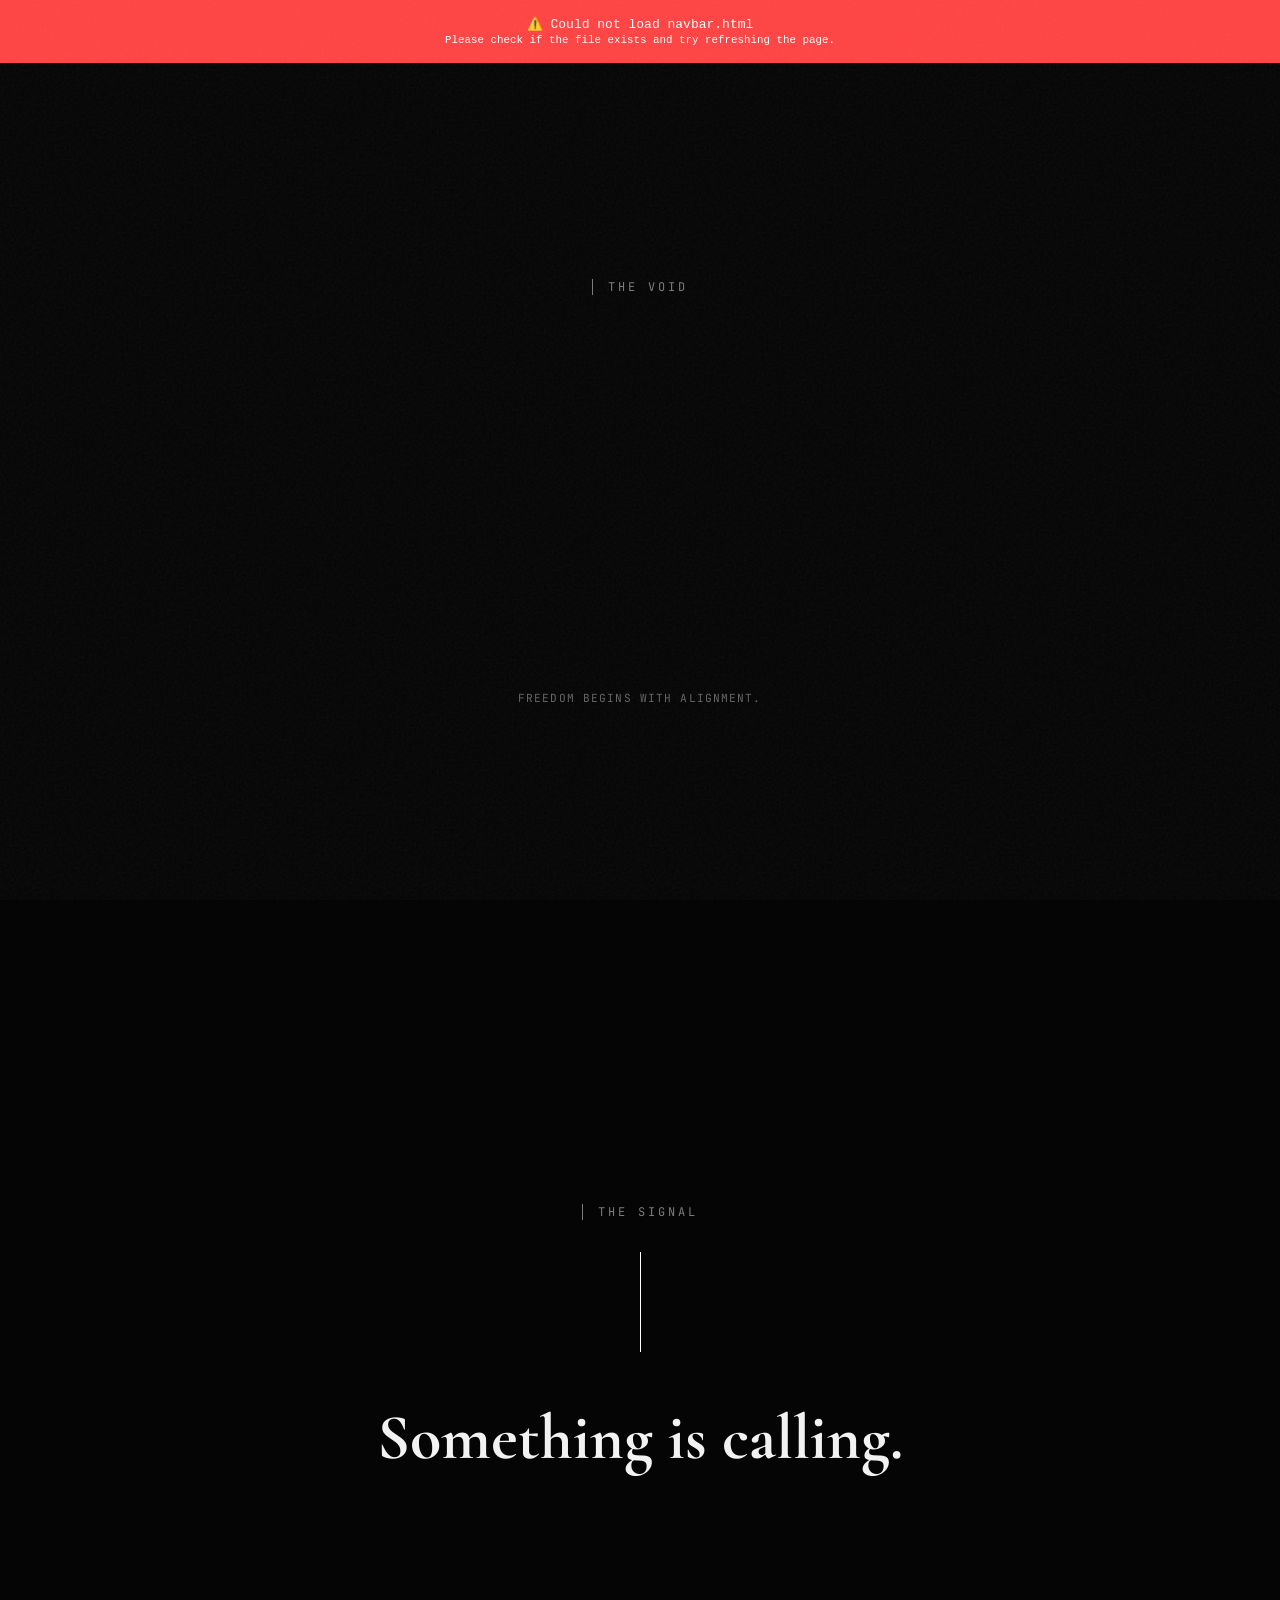
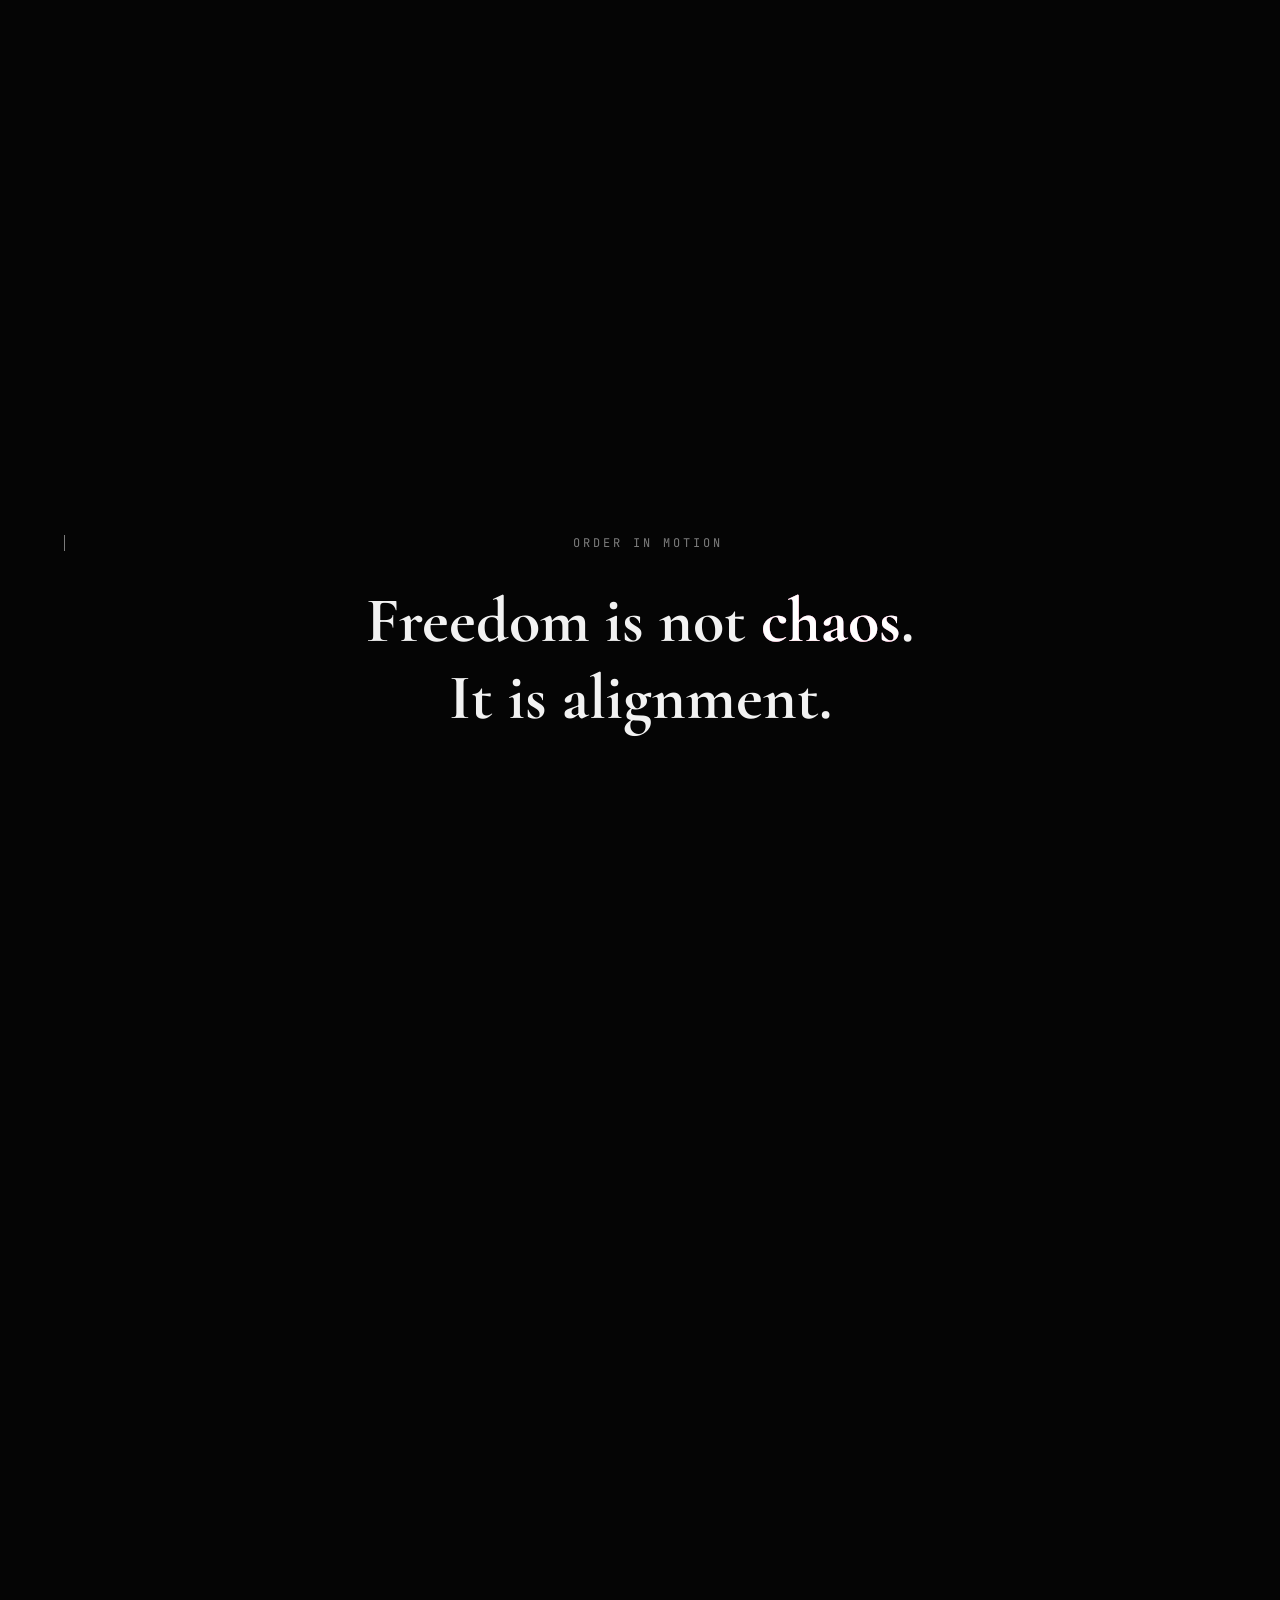
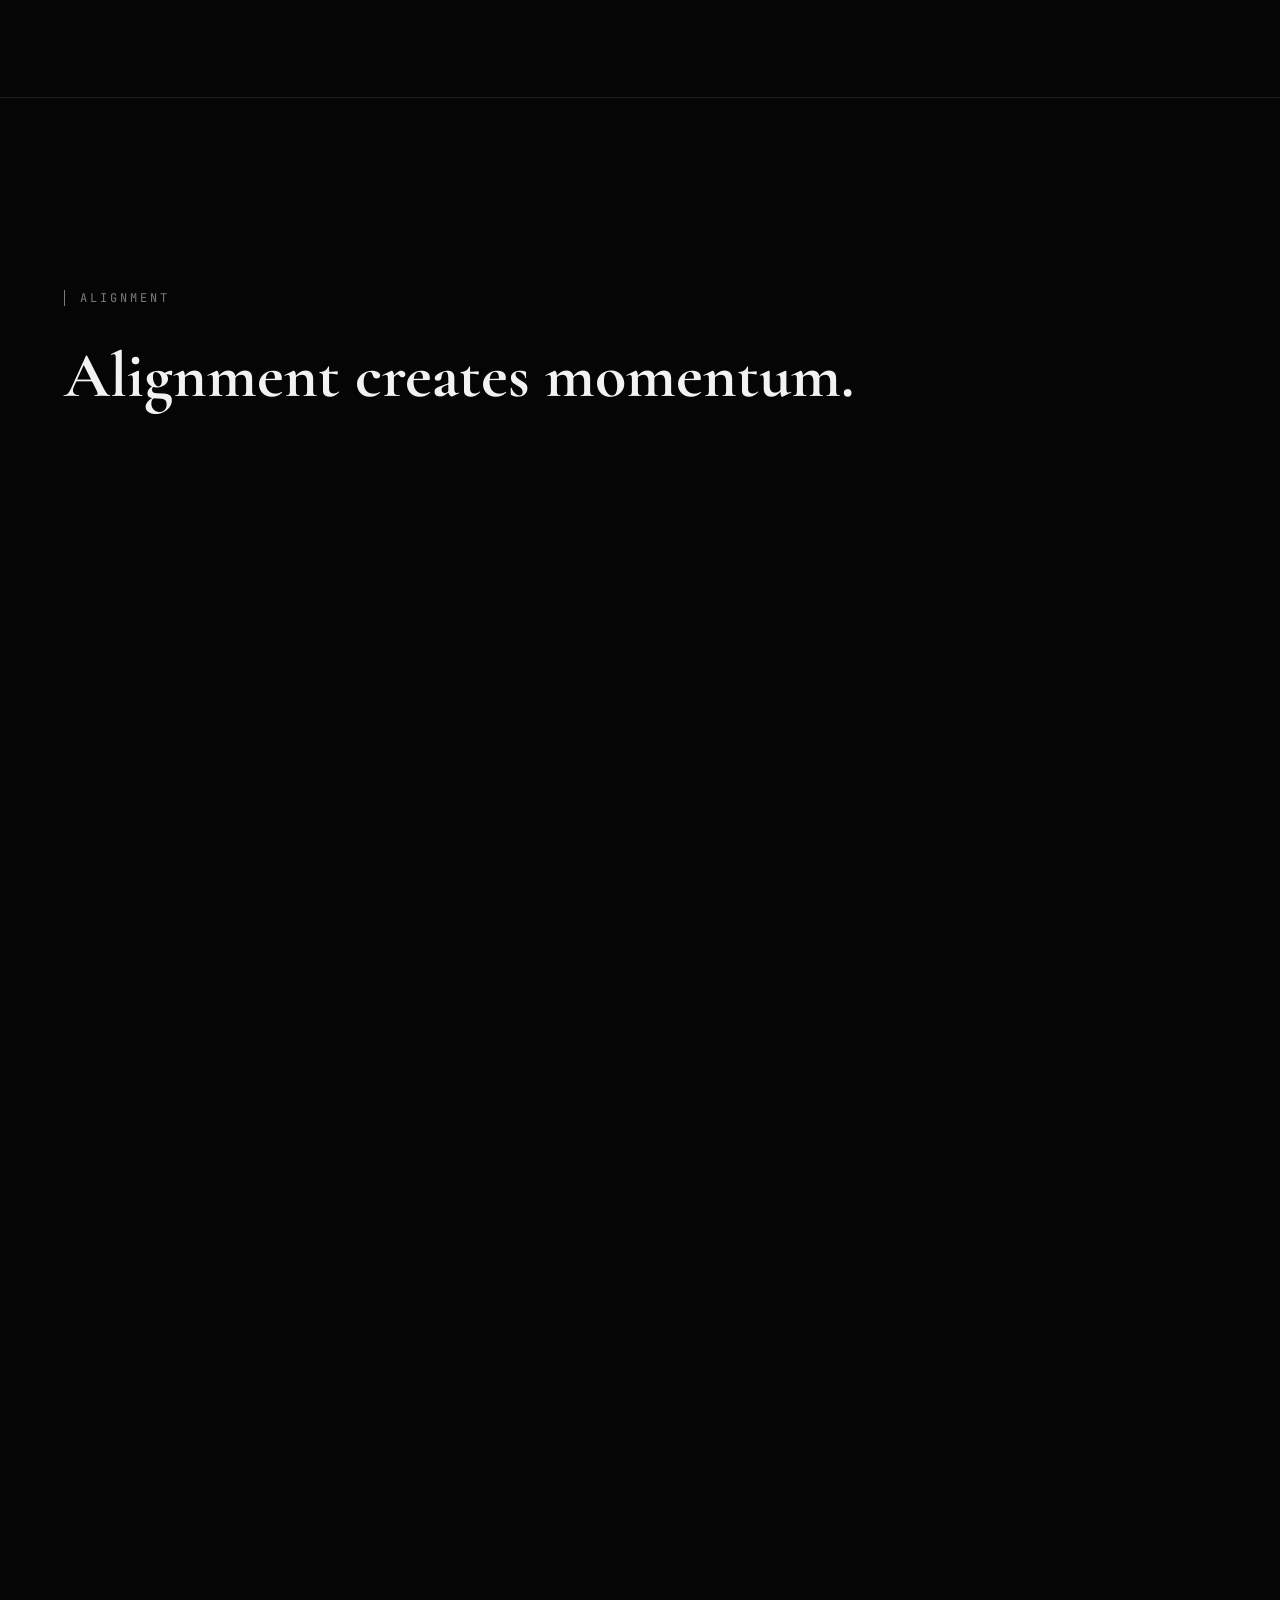
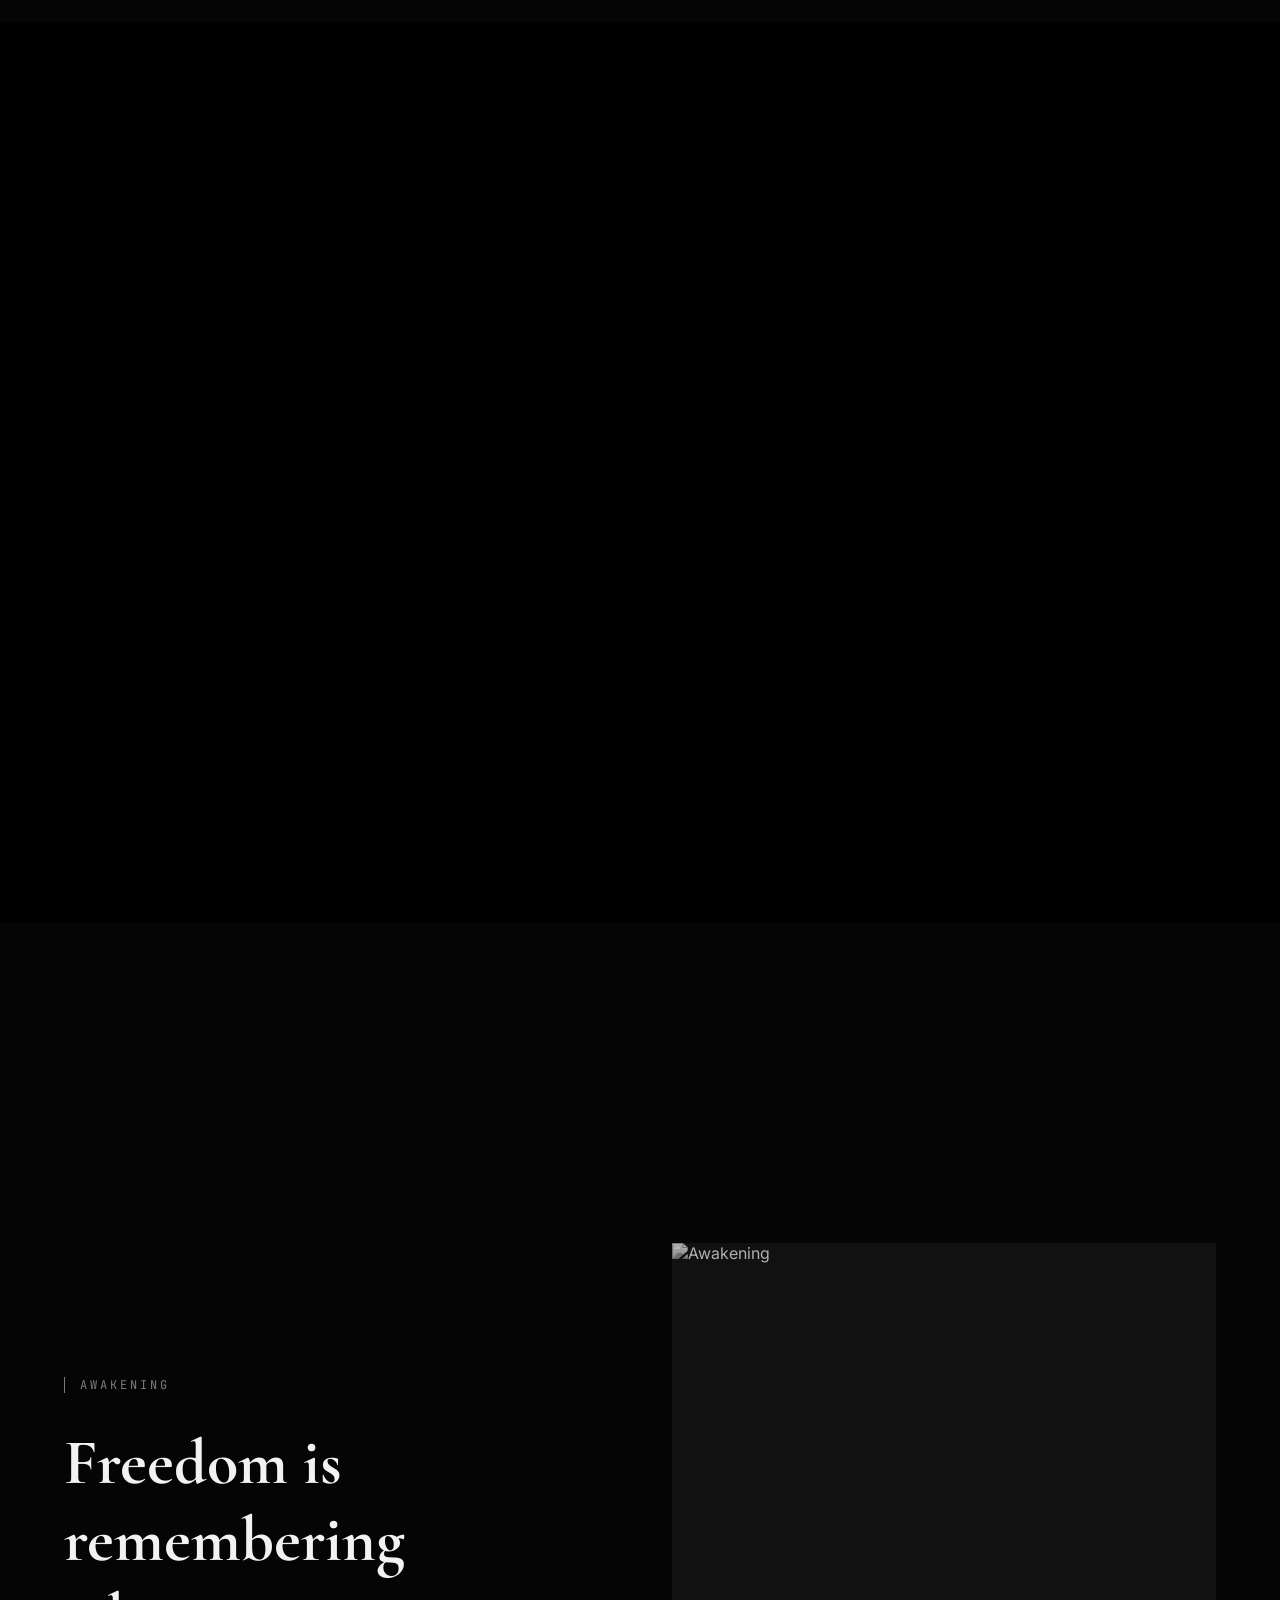
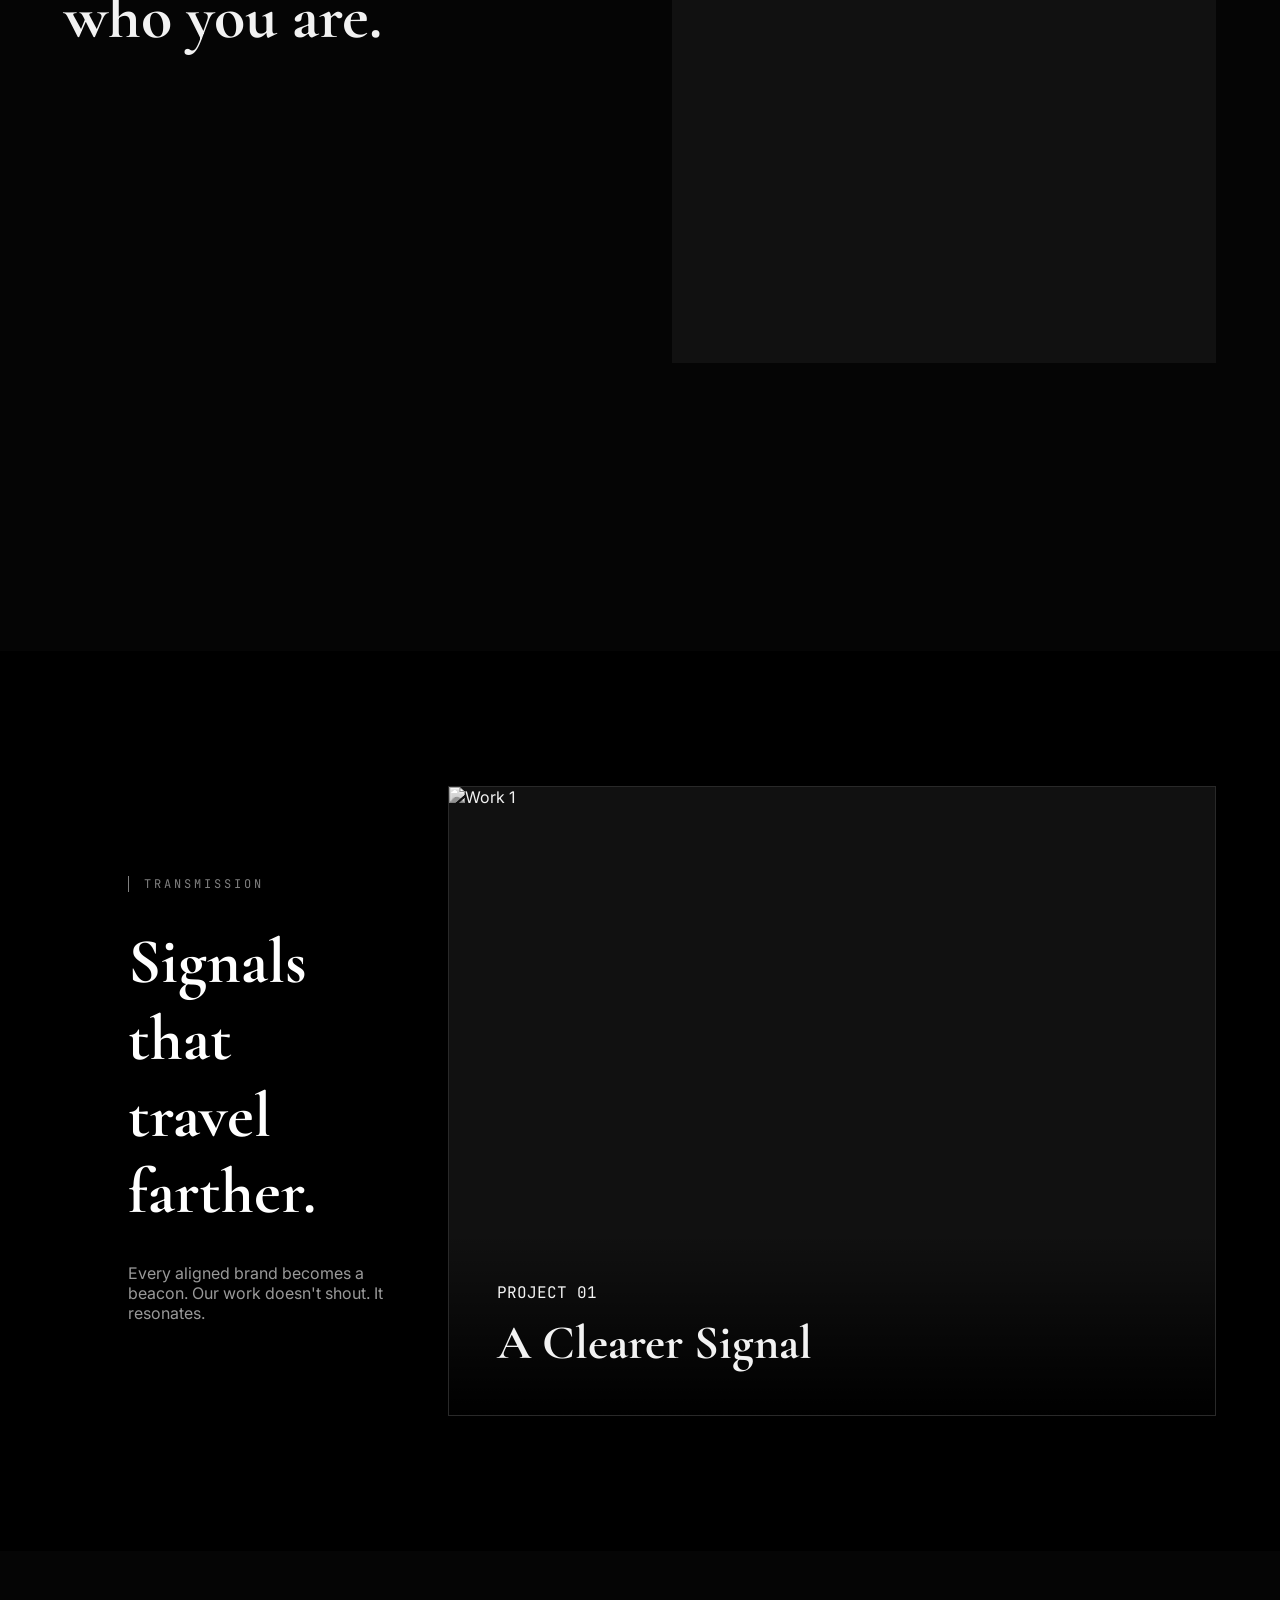
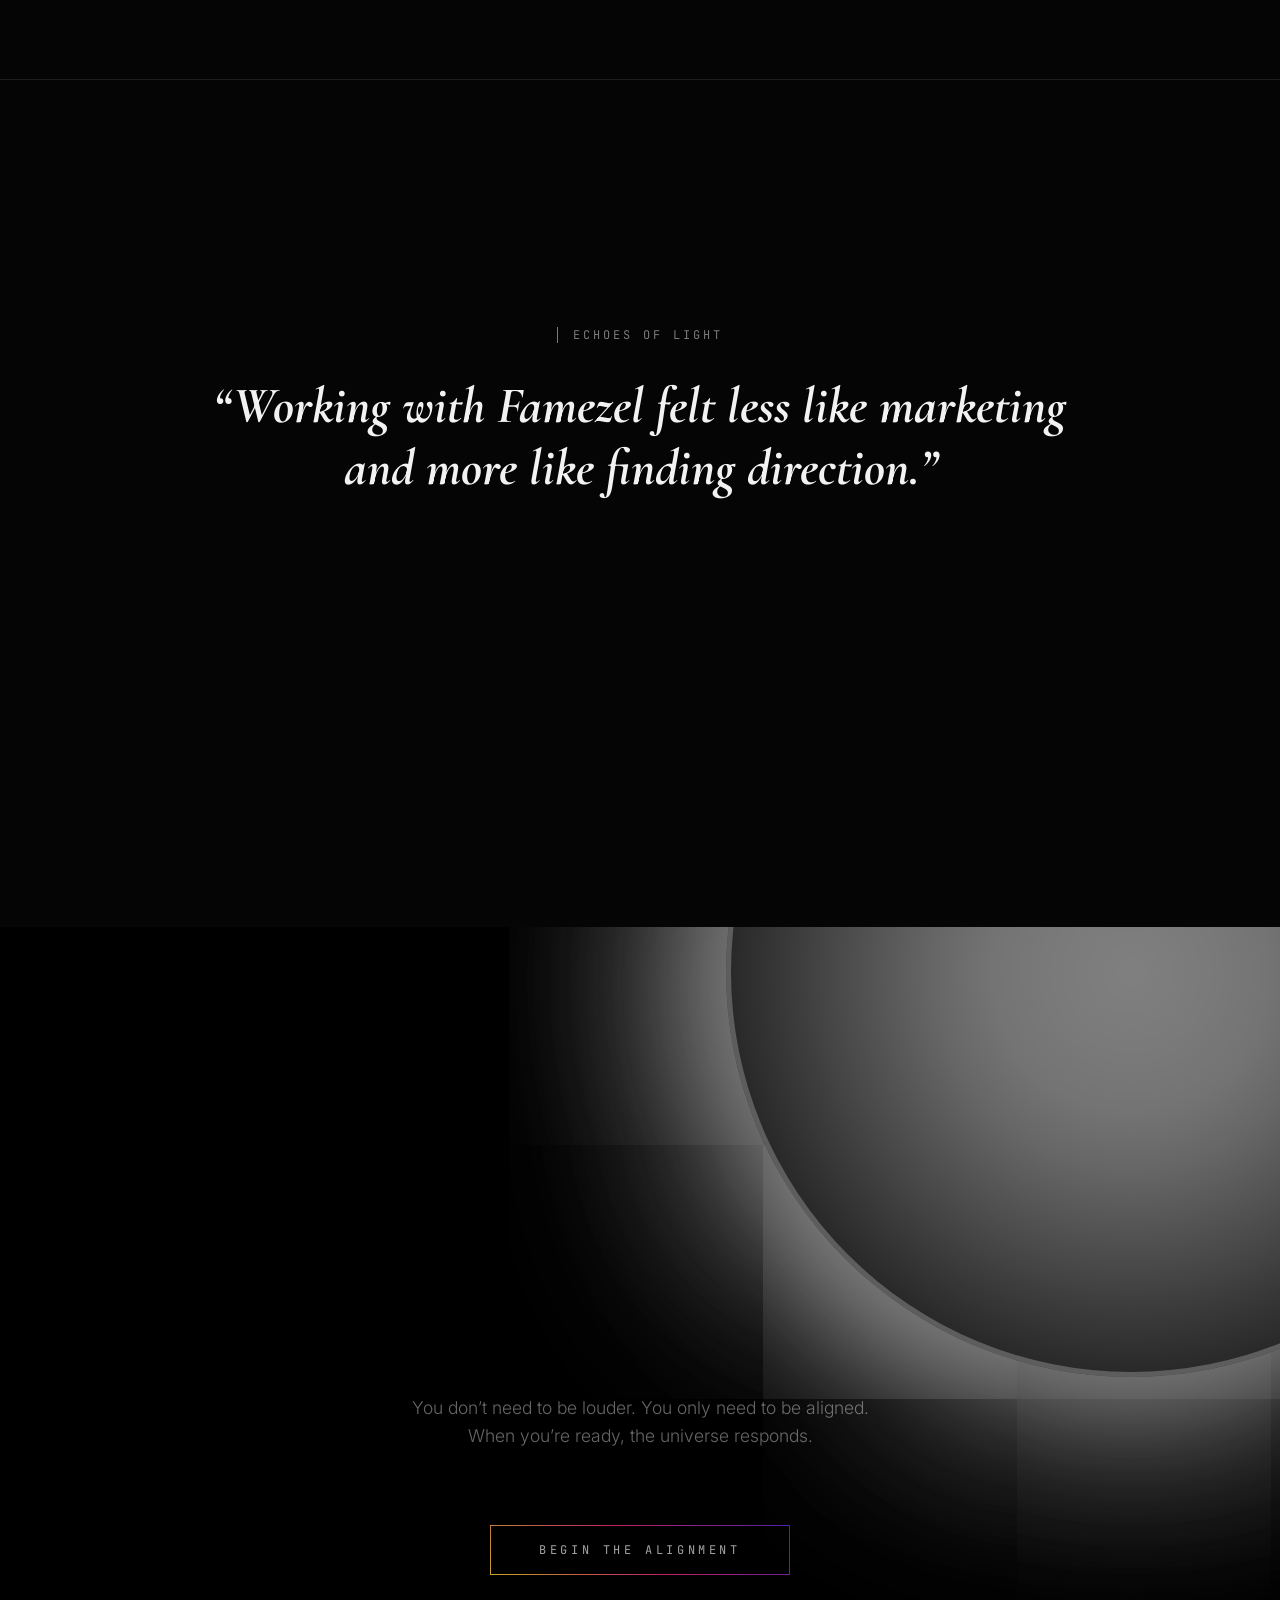
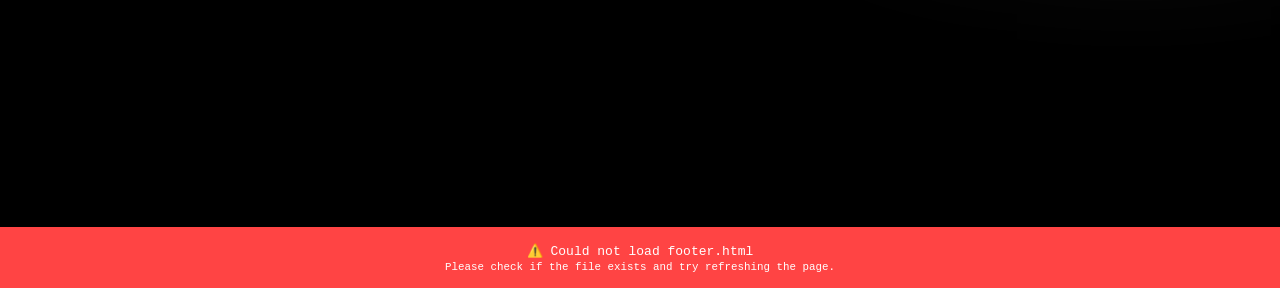
==== index.html @ 104a1f6f "Commit changes Initial website upload" ====
<!DOCTYPE html>
<html lang="en">

<head>
    <meta charset="UTF-8">
    <meta name="viewport" content="width=device-width, initial-scale=1.0">
    <title>FAMEZEL | For Freedom - Creative Agency & Brand Design Studio</title>
    <meta name="description" content="FAMEZEL For Freedom is a creative agency specializing in brand identity, digital experiences, and strategic design. We empower brands with clarity-driven design and authentic storytelling.">
    <meta name="keywords" content="FAMEZEL, creative agency, brand design, digital experiences, brand identity, design studio, Ahmedabad, Gujarat, brand strategy">
    <meta name="author" content="FAMEZEL">
    <meta property="og:title" content="FAMEZEL | For Freedom - Creative Agency & Brand Design Studio">
    <meta property="og:description" content="FAMEZEL For Freedom is a creative agency specializing in brand identity, digital experiences, and strategic design. We empower brands with clarity-driven design.">
    <meta property="og:type" content="website">
    <meta property="og:url" content="https://famezel.com/">
    <meta property="og:image" content="https://famezel.com/assets/og-image.jpg">
    <link rel="canonical" href="https://famezel.com/">

    <!-- Structured Data -->
    <script type="application/ld+json">
    {
        "@context": "https://schema.org",
        "@type": "Organization",
        "name": "FAMEZEL",
        "alternateName": "FAMEZEL For Freedom",
        "url": "https://famezel.com",
        "logo": "https://famezel.com/assets/logo.png",
        "description": "FAMEZEL For Freedom is a creative agency specializing in brand identity, digital experiences, and strategic design. We empower brands with clarity-driven design and authentic storytelling.",
        "address": {
            "@type": "PostalAddress",
            "streetAddress": "403, Rudram Icon, Opp. Lambda House, Gota",
            "addressLocality": "Ahmedabad",
            "addressRegion": "Gujarat",
            "postalCode": "382481",
            "addressCountry": "IN"
        },
        "contactPoint": {
            "@type": "ContactPoint",
            "telephone": "+91-91040-33621",
            "contactType": "customer service",
            "email": "hello@famezel.com"
        },
        "sameAs": [
            "https://www.linkedin.com/company/famezel",
            "https://www.instagram.com/famezel"
        ],
        "foundingDate": "2024",
        "founders": [
            {
                "@type": "Person",
                "name": "FAMEZEL Team"
            }
        ],
        "serviceArea": {
            "@type": "Place",
            "name": "Global"
        },
        "hasOfferCatalog": {
            "@type": "OfferCatalog",
            "name": "Creative Services",
            "itemListElement": [
                {
                    "@type": "Offer",
                    "itemOffered": {
                        "@type": "Service",
                        "name": "Brand Identity Design",
                        "description": "Complete brand identity and visual system design"
                    }
                },
                {
                    "@type": "Offer",
                    "itemOffered": {
                        "@type": "Service",
                        "name": "Digital Experiences",
                        "description": "Website design and digital experience creation"
                    }
                },
                {
                    "@type": "Offer",
                    "itemOffered": {
                        "@type": "Service",
                        "name": "Brand Strategy",
                        "description": "Strategic brand positioning and planning"
                    }
                }
            ]
        }
    }
    </script>

    <link rel="preconnect" href="https://fonts.googleapis.com">
    <link rel="preconnect" href="https://fonts.gstatic.com" crossorigin>
    <link
        href="https://fonts.googleapis.com/css2?family=Cormorant+Garamond:ital,wght@0,300;0,400;0,600;1,400&family=Inter:wght@300;400;500;700&family=JetBrains+Mono:wght@100;400&display=swap"
        rel="stylesheet">

    <script src="https://cdnjs.cloudflare.com/ajax/libs/gsap/3.12.2/gsap.min.js"></script>
    <script src="https://cdnjs.cloudflare.com/ajax/libs/gsap/3.12.2/ScrollTrigger.min.js"></script>
    <script src="https://unpkg.com/split-type"></script>
    <script src="https://cdn.jsdelivr.net/gh/studio-freight/lenis@1.0.29/bundled/lenis.min.js"></script>
    
    <!-- Component System -->
    <script src="components.js" defer></script>

    <style>
        /* =========================================
           1. CORE SYSTEM (MATCHED TO CONTACT PAGE)
           ========================================= */
        :root {
            --c-void: #050505;
            --c-void-depth: #0a0a0a;
            --c-paper: #F2F2F2;
            --c-ink: #050505;
            --c-accent: #ee2a7b;
            /* IG Pink */

            /* The Exact Instagram Creator Gradient */
            --ig-gradient: linear-gradient(45deg, #f9ce34, #ee2a7b, #6228d7);
            --ig-gradient-glow: linear-gradient(45deg, rgba(249, 206, 52, 0.3), rgba(238, 42, 123, 0.3), rgba(98, 40, 215, 0.3));

            --f-header: 'Cormorant Garamond', serif;
            --f-body: 'Inter', sans-serif;
            --f-tech: 'JetBrains Mono', monospace;
            --f-ui: 'Manrope', sans-serif;

            --ease-cinematic: cubic-bezier(0.19, 1, 0.22, 1);
            --site-width: 1400px;
            --gutter: clamp(1.5rem, 5vw, 4rem);
            --z-header: 10000;
            --z-cursor: 11000;
        }

        * {
            margin: 0;
            padding: 0;
            box-sizing: border-box;
            -webkit-font-smoothing: antialiased;
        }

        body {
            background-color: var(--c-void);
            color: var(--c-paper);
            font-family: var(--f-body);
            overflow-x: hidden;
        }

        ::-webkit-scrollbar {
            display: none;
        }

        /* The Instagram 10% Progress Bar */
        .scroll-progress {
            position: fixed;
            top: 0;
            left: 0;
            width: 0%;
            height: 3px;
            background: var(--ig-gradient);
            z-index: var(--z-header);
        }

        /* Gradient Stroke Effects (NOT TEXT FILLS) */
        .stroke-gradient {
            -webkit-text-stroke: 2px transparent;
            background: var(--ig-gradient);
            -webkit-background-clip: text;
            background-clip: text;
            color: transparent;
            display: inline-block;
        }

        /* Cinematic Grain */
        .grain {
            position: fixed;
            top: 0;
            left: 0;
            width: 100%;
            height: 100%;
            background: url("data:image/svg+xml,%3Csvg viewBox='0 0 400 400' xmlns='http://www.w3.org/2000/svg'%3E%3Cfilter id='noiseFilter'%3E%3CfeTurbulence type='fractalNoise' baseFrequency='0.9' numOctaves='3' stitchTiles='stitch'/%3E%3C/filter%3E%3Crect width='100%25' height='100%25' filter='url(%23noiseFilter)' opacity='1'/%3E%3C/svg%3E");
            opacity: 0.05;
            pointer-events: none;
            z-index: 999;
        }

        #dust-canvas {
            position: fixed;
            top: 0;
            left: 0;
            width: 100%;
            height: 100%;
            z-index: -1;
            opacity: 0.2;
            pointer-events: none;
        }

        /* TYPOGRAPHY UTILS */
        .chapter-marker {
            font-family: var(--f-tech);
            font-size: 0.75rem;
            letter-spacing: 0.25em;
            text-transform: uppercase;
            margin-bottom: 2rem;
            display: block;
            opacity: 0.5;
            border-left: 1px solid currentColor;
            padding-left: 15px;
        }

        .h-hero {
            font-family: var(--f-header);
            font-size: clamp(3.5rem, 6.5vw, 8rem);
            line-height: 1.1;
            font-weight: 300;
            margin-bottom: 3rem;
            letter-spacing: -0.03em;
            overflow: visible;
            /* Prevent text cropping */
        }

        .h-sub {
            font-family: var(--f-header);
            font-size: clamp(2.5rem, 5vw, 4.5rem);
            line-height: 1.2;
            margin-bottom: 2rem;
            overflow: visible;
            /* Prevent text cropping */
        }

        .p-lead {
            font-size: clamp(1.1rem, 1.3vw, 1.5rem);
            line-height: 1.6;
            max-width: 650px;
            opacity: 0.8;
            font-weight: 300;
            margin: 0 auto;
        }

        /* REVEAL ANIMATIONS */
        .line-mask {
            overflow: hidden;
            display: inline-block;
            vertical-align: top;
            padding-bottom: 0.2em;
            /* Add padding to prevent cropping */
        }

        .line-mask-inner {
            display: block;
            transform: translateY(110%);
            will-change: transform;
        }

        .fade-up {
            opacity: 0;
            transform: translateY(40px);
            will-change: opacity, transform;
        }

        /* BUTTONS (Simple Gradient Border with Animation) */
        .btn-outline,
        .btn-hero,
        .final-btn {
            padding: 1rem 3rem;
            background: transparent;
            border: 1px solid;
            border-image: var(--ig-gradient) 1;
            color: #fff;
            font-family: var(--f-tech);
            text-transform: uppercase;
            letter-spacing: 0.3em;
            cursor: pointer;
            text-decoration: none;
            transition: all 0.4s ease;
            font-size: 0.75rem;
            display: inline-block;
            position: relative;
            background-size: 200% 200%;
        }

        .btn-outline:hover,
        .btn-hero:hover,
        .final-btn:hover {
            letter-spacing: 0.6em;
            border-image: linear-gradient(45deg, #f9ce34, #ee2a7b, #6228d7, #f9ce34, #ee2a7b) 1;
            animation: gradientShift 1.5s ease-in-out infinite;
        }

        @keyframes gradientShift {
            0% {
                border-image: linear-gradient(45deg, #f9ce34, #ee2a7b, #6228d7) 1;
            }

            25% {
                border-image: linear-gradient(90deg, #ee2a7b, #6228d7, #f9ce34) 1;
            }

            50% {
                border-image: linear-gradient(135deg, #6228d7, #f9ce34, #ee2a7b) 1;
            }

            75% {
                border-image: linear-gradient(180deg, #f9ce34, #6228d7, #ee2a7b) 1;
            }

            100% {
                border-image: linear-gradient(45deg, #f9ce34, #ee2a7b, #6228d7) 1;
            }
        }

        /* =========================================
           2. NAVIGATION (EXACT COPY FROM ABOUT.HTML)
           ========================================= */
        .site-header {
            position: fixed;
            top: 0;
            left: 0;
            width: 100%;
            padding: 1.5rem var(--gutter);
            display: flex;
            justify-content: space-between;
            align-items: center;
            z-index: 9999;
            mix-blend-mode: difference;
            color: #fff;
        }

        .logo {
            font-family: var(--f-body);
            font-weight: 700;
            font-size: 1.2rem;
            letter-spacing: -0.05em;
            text-transform: uppercase;
            text-decoration: none;
            color: inherit;
        }

        .menu-btn {
            display: flex;
            align-items: center;
            gap: 1rem;
            cursor: pointer;
        }

        .menu-text {
            font-family: var(--f-body);
            text-transform: uppercase;
            font-size: 0.9rem;
            letter-spacing: 0.1em;
        }

        .hamburger {
            display: flex;
            flex-direction: column;
            gap: 6px;
            width: 24px;
        }

        .bar {
            width: 100%;
            height: 2px;
            background-color: #fff;
            transition: transform 0.3s ease, background-color 0.3s ease;
        }

        /* Menu Overlay */
        .menu-overlay {
            position: fixed;
            top: 0;
            left: 0;
            width: 100%;
            height: 100vh;
            background-color: rgba(5, 5, 5, 0.98);
            backdrop-filter: blur(10px);
            -webkit-backdrop-filter: blur(10px);
            z-index: 9990;
            display: flex;
            padding: 0 var(--gutter);
            align-items: center;
            clip-path: polygon(0 0, 100% 0, 100% 0, 0 0);
            transition: clip-path 0.8s cubic-bezier(0.77, 0, 0.175, 1);
        }

        .menu-overlay.active {
            clip-path: polygon(0 0, 100% 0, 100% 100%, 0% 100%);
        }

        .menu-grid {
            width: 100%;
            max-width: var(--site-width);
            margin: 0 auto;
            display: grid;
            grid-template-columns: 2fr 1fr;
            gap: 2rem;
            align-items: center;
        }

        .menu-link {
            display: inline-block;
            font-family: var(--f-header);
            font-size: clamp(2.5rem, 5vw, 5.5rem);
            color: #fff;
            text-decoration: none;
            line-height: 1.1;
            transform: translateY(100%);
            opacity: 0.8;
        }

        .menu-link-item {
            overflow: hidden;
            margin-bottom: 0.5rem;
            padding-bottom: 0.2rem;
        }

        .menu-link:hover {
            opacity: 1;
            font-style: italic;
            padding-left: 20px;
            background: var(--ig-gradient);
            -webkit-background-clip: text;
            background-clip: text;
            -webkit-text-fill-color: transparent;
            transition: all 0.3s ease;
        }

        .menu-number {
            font-family: var(--f-body);
            font-size: 0.9rem;
            color: #999;
            margin-right: 1.5rem;
            vertical-align: super;
            letter-spacing: 0.05em;
        }

        .menu-side-info {
            display: flex;
            flex-direction: column;
            border-left: 1px solid rgba(255, 255, 255, 0.15);
            padding-left: 3rem;
            color: rgba(255, 255, 255, 0.7);
            font-family: var(--f-body);
            opacity: 0;
            transform: translateY(20px);
        }

        .menu-side-title {
            font-size: 0.75rem;
            text-transform: uppercase;
            letter-spacing: 0.1em;
            margin-bottom: 1rem;
            color: #fff;
        }

        .menu-side-link {
            display: block;
            color: inherit;
            text-decoration: none;
            margin-bottom: 0.5rem;
            font-size: 1rem;
            transition: color 0.3s;
        }

        .menu-side-link:hover {
            color: #fff;
        }

        .social-row {
            margin-top: 2rem;
            display: flex;
            gap: 1.5rem;
        }

        .menu-btn.active .bar:nth-child(1) {
            transform: rotate(45deg) translate(5px, 6px);
        }

        .menu-btn.active .bar:nth-child(2) {
            transform: rotate(-45deg) translate(5px, -6px);
        }

        /* =========================================
           3. HOME PAGE SECTIONS
           ========================================= */

        /* CH 01: HERO */
        .scene-hero {
            height: 100vh;
            display: flex;
            flex-direction: column;
            justify-content: center;
            align-items: center;
            text-align: center;
            padding: 0 2rem;
            position: relative;
            z-index: 2;
            overflow: visible;
            /* Prevent text cropping */
        }

        .scroll-hint {
            position: absolute;
            bottom: 3rem;
            font-family: var(--f-tech);
            font-size: 0.7rem;
            opacity: 0.4;
            letter-spacing: 0.2em;
            animation: pulse 3s infinite;
        }

        @keyframes pulse {

            0%,
            100% {
                opacity: 0.2;
            }

            50% {
                opacity: 0.6;
            }
        }

        /* CH 02: INTRO */
        .scene-intro {
            height: 100vh;
            display: flex;
            flex-direction: column;
            justify-content: center;
            align-items: center;
            text-align: center;
            padding: 0 2rem;
            overflow: visible;
            /* Prevent text cropping */
        }

        .signal-pulse {
            width: 1px;
            height: 100px;
            background: #fff;
            margin-bottom: 3rem;
            animation: growLine 2s infinite ease-in-out;
        }

        @keyframes growLine {

            0%,
            100% {
                height: 40px;
                opacity: 0.3;
            }

            50% {
                height: 100px;
                opacity: 1;
            }
        }

        /* --- THE ECLIPSE TRANSFORMATION --- */
        .scene-transition-wrap {
            position: relative;
            height: 100vh;
            width: 100%;
            overflow: hidden;
            background: #000;
            display: flex;
            align-items: center;
            justify-content: center;
        }

        .transition-text {
            position: absolute;
            color: #fff;
            font-family: var(--f-header);
            font-size: clamp(2rem, 5vw, 4rem);
            font-style: italic;
            opacity: 0;
            text-align: center;
            z-index: 5;
        }

        /* Intense Eye-Opening Blur Effect */
        .transition-blur-overlay {
            position: absolute;
            top: 0;
            left: 0;
            width: 100%;
            height: 100%;
            background: radial-gradient(circle, rgba(255, 255, 255, 0.9) 0%, rgba(255, 255, 255, 0.7) 30%, rgba(255, 255, 255, 0.3) 70%, transparent 100%);
            backdrop-filter: blur(0px);
            -webkit-backdrop-filter: blur(0px);
            opacity: 0;
            z-index: 15;
            pointer-events: none;
        }

        /* White Flash Overlay for Eye-Opening Effect */
        .white-flash-overlay {
            position: absolute;
            top: 0;
            left: 0;
            width: 100%;
            height: 100%;
            background: #ffffff;
            opacity: 0;
            z-index: 12;
            pointer-events: none;
        }

        /* This wrapper simulates the light wrapper behavior */
        .light-wrapper {
            position: absolute;
            top: 50%;
            left: 50%;
            transform: translate(-50%, -50%) scale(0);
            width: 150vmax;
            height: 150vmax;
            /* Massive Circle to fill screen */
            background-color: var(--c-paper);
            border-radius: 50%;
            z-index: 10;
            display: flex;
            align-items: center;
            justify-content: center;
            filter: blur(0px);
        }

 .core-content-inner {
    opacity: 0;
    color: var(--c-ink);
    text-align: center;
    position: absolute;
    top: 50%;
    left: 50%;
    transform: translate(-50%, -50%);
    width: min(92vw, 900px);
    max-width: 900px;
    padding: 0 1.25rem;
    display: flex;
    flex-direction: column;
    justify-content: center;
    align-items: center;
    filter: blur(0px);
}



        .core-big {
            font-size: clamp(3rem, 7vw, 6rem);
            line-height: 1;
            margin-bottom: 2rem;
            font-family: var(--f-header);
        }

        .core-desc {
            font-size: 1.2rem;
            max-width: 600px;
            margin: 0 auto;
            line-height: 1.6;
            opacity: 0.8;
            font-family: var(--f-body);
        }

        /* Special Text Effects for Core Description */
        .invisible-text {
            color: #666;
            opacity: 0.4;
            animation: fadeInOut 3s ease-in-out infinite;
        }

        @keyframes fadeInOut {

            0%,
            100% {
                opacity: 0.2;
            }

            50% {
                opacity: 0.6;
            }
        }

        .alignment-text {
            position: relative;
            display: inline-block;
            animation: subtleSlide 2s ease-in-out infinite;
            will-change: transform;
            transform: translateZ(0);
        }

        @keyframes subtleSlide {
            0%, 100% {
                transform: translateX(0px);
            }
            50% {
                transform: translateX(3px);
            }
        }

        .attention-text {
            font-weight: 700;
            letter-spacing: 0.05em;
        }

        .attract-text {
            background: var(--ig-gradient);
            -webkit-background-clip: text;
            -webkit-text-fill-color: transparent;
            background-clip: text;
            font-weight: 500;
        }

        /* Famezel For Freedom Button */
        .famezel-btn {
            display: inline-block;
            margin-top: 4rem;
            padding: 1rem 2.5rem;
            font-family: var(--f-tech);
            font-size: 0.75rem;
            letter-spacing: 0.3em;
            text-transform: uppercase;
            text-decoration: none;
            color: var(--c-ink);
            background: transparent;
            border: 1px solid;
            border-image: var(--ig-gradient) 1;
            transition: all 0.4s var(--ease-cinematic);
            cursor: pointer;
            position: relative;
        }

        .famezel-btn:hover {
            letter-spacing: 0.5em;
            transform: translateY(-2px);
            border-image: linear-gradient(45deg, #f9ce34, #ee2a7b, #6228d7, #f9ce34, #ee2a7b) 1;
            animation: gradientShift 1.5s ease-in-out infinite;
            box-shadow: 0 8px 25px rgba(52, 152, 219, 0.3);
        }

        @keyframes gradientShift {
            0% {
                border-image: linear-gradient(45deg, #f9ce34, #ee2a7b, #6228d7) 1;
            }

            25% {
                border-image: linear-gradient(90deg, #ee2a7b, #6228d7, #f9ce34) 1;
            }

            50% {
                border-image: linear-gradient(135deg, #6228d7, #f9ce34, #ee2a7b) 1;
            }

            75% {
                border-image: linear-gradient(180deg, #f9ce34, #6228d7, #ee2a7b) 1;
            }

            100% {
                border-image: linear-gradient(45deg, #f9ce34, #ee2a7b, #6228d7) 1;
            }
        }

        /* CH 04: ABOUT */
        .scene-about {
            min-height: 100vh;
            padding: 12rem 5vw 10rem;
            display: grid;
            grid-template-columns: 1fr 1fr;
            gap: 4rem;
            align-items: center;
            overflow: visible;
            /* Prevent text cropping */
            position: relative;
            z-index: 1; /* Ensure it's above any background elements */
            margin-top: 8rem; /* Add top spacing after eclipse */
            margin-bottom: 8rem; /* Add spacing to prevent merging */
        }

        .about-visual {
            width: 100%;
            height: 80vh;
            background: #111;
            position: relative;
            overflow: hidden;
            transition: all 0.6s var(--ease-cinematic);
        }

        .about-visual:hover {
            transform: scale(1.02);
        }

        @keyframes gradientBorderRotate {
            0% {
                background: linear-gradient(#111, #111) padding-box,
                    linear-gradient(0deg, #f9ce34, #ee2a7b, #6228d7, #f9ce34) border-box;
            }

            25% {
                background: linear-gradient(#111, #111) padding-box,
                    linear-gradient(90deg, #ee2a7b, #6228d7, #f9ce34, #ee2a7b) border-box;
            }

            50% {
                background: linear-gradient(#111, #111) padding-box,
                    linear-gradient(180deg, #6228d7, #f9ce34, #ee2a7b, #6228d7) border-box;
            }

            75% {
                background: linear-gradient(#111, #111) padding-box,
                    linear-gradient(270deg, #f9ce34, #ee2a7b, #6228d7, #f9ce34) border-box;
            }

            100% {
                background: linear-gradient(#111, #111) padding-box,
                    linear-gradient(360deg, #ee2a7b, #6228d7, #f9ce34, #ee2a7b) border-box;
            }
        }

        .about-visual img {
            width: 100%;
            height: 100%;
            object-fit: cover;
            opacity: 0.7;
            filter: grayscale(1);
            transition: all 0.6s var(--ease-cinematic);
        }

        .about-visual:hover img {
            opacity: 0.9;
            filter: grayscale(0.3);
            transform: scale(1.05);
        }

        /* CH 05: SERVICES (List Style with Story Ring) */
        .scene-services {
            padding: 12rem 5vw 10rem;
            border-top: 1px solid rgba(255, 255, 255, 0.1);
            overflow: visible;
            /* Prevent text cropping */
            margin-top: 5rem; /* Add spacing */
            margin-bottom: 8rem; /* Add spacing */
        }

        .service-list-item {
            display: flex;
            justify-content: space-between;
            align-items: baseline;
            padding: 4rem 0;
            border-bottom: 1px solid rgba(255, 255, 255, 0.1);
            cursor: pointer;
            transition: 0.4s ease;
            text-decoration: none;
            color: inherit;
            position: relative;
        }

        .service-list-item:hover {
            padding-left: 2rem;
            transform: translateY(-5px);
        }

        .service-list-item:hover .s-desc {
            transform: translateX(-20px);
            opacity: 1;
        }

        .s-name {
            font-family: var(--f-header);
            font-size: 3.5rem;
            transition: 0.3s;
        }

        .service-list-item:hover .s-name {
            background: linear-gradient(45deg, #f9ce34, #ee2a7b, #6228d7);
            -webkit-background-clip: text;
            -webkit-text-fill-color: transparent;
            background-clip: text;
        }

        .s-desc {
            font-family: var(--f-body);
            opacity: 0.6;
            max-width: 300px;
            text-align: right;
            font-size: 0.9rem;
            transition: all 0.4s ease;
            transform: translateX(10px);
        }

        /* CH 06: FEATURED WORK (Horizontal Scroll with Story Ring) */
        .scene-work {
            width: 100%;
            height: 100vh;
            overflow: hidden;
            background: #000;
            display: flex;
            align-items: center;
            position: relative;
            margin-top: 5rem; /* Add spacing */
            margin-bottom: 8rem; /* Add spacing */
        }

        .work-track {
            display: flex;
            gap: 5vw;
            padding-left: 10vw;
            will-change: transform;
            backface-visibility: hidden;
            perspective: 1000px;
            width: max-content; /* Ensure proper width calculation */
            min-width: 100%; /* Ensure minimum width */
        }

        .work-card {
            width: 60vw;
            height: 70vh;
            position: relative;
            flex-shrink: 0;
            background: #111;
            overflow: hidden;
            border: 1px solid rgba(255, 255, 255, 0.1);
            transition: transform 0.6s var(--ease-cinematic), border-color 0.6s var(--ease-cinematic);
        }

        .work-card:hover {
            border: 1px solid transparent;
            background: linear-gradient(var(--c-void), var(--c-void)) padding-box, var(--ig-gradient) border-box;
            transform: translateY(-20px);
        }

        .work-img {
            width: 100%;
            height: 100%;
            object-fit: cover;
            filter: grayscale(1);
            transition: filter 0.5s ease, transform 0.5s var(--ease-cinematic);
        }

        .work-card:hover .work-img {
            filter: grayscale(0);
            transform: scale(1.05);
        }

        .work-overlay {
            position: absolute;
            bottom: 0;
            left: 0;
            width: 100%;
            padding: 3rem;
            background: linear-gradient(to top, #000, transparent);
        }

        /* CH 07: PHILOSOPHY */
        .scene-philosophy {
            padding: 12rem 5vw 10rem;
            text-align: center;
            overflow: visible;
            /* Prevent text cropping */
            margin-top: 5rem; /* Add spacing */
            margin-bottom: 8rem; /* Add spacing */
        }

        .grid-values {
            display: grid;
            grid-template-columns: repeat(2, 1fr);
            gap: 2rem;
            margin-top: 5rem;
            text-align: left;
            max-width: 1000px;
            margin-left: auto;
            margin-right: auto;
        }

        .val-item {
            padding: 0;
            border: 1px solid rgba(255, 255, 255, 0.1);
            transition: all 0.8s var(--ease-cinematic);
            position: relative;
            min-height: 280px;
            display: flex;
            align-items: flex-end;
            overflow: hidden;
            border-radius: 12px;
            background-size: cover;
            background-position: center;
            background-repeat: no-repeat;
        }

        /* Theme-related background images for each value */
        .val-item:nth-child(1) {
            background-image: 
                linear-gradient(135deg, rgba(249, 206, 52, 0.3) 0%, rgba(0, 0, 0, 0.7) 100%),
                url('https://images.unsplash.com/photo-1518837695005-2083093ee35b?q=80&w=2670&auto=format&fit=crop');
        }

        .val-item:nth-child(2) {
            background-image: 
                linear-gradient(135deg, rgba(238, 42, 123, 0.3) 0%, rgba(0, 0, 0, 0.7) 100%),
                url('https://images.unsplash.com/photo-1451187580459-43490279c0fa?q=80&w=2672&auto=format&fit=crop');
        }

        .val-item:nth-child(3) {
            background-image: 
                linear-gradient(135deg, rgba(98, 40, 215, 0.3) 0%, rgba(0, 0, 0, 0.7) 100%),
                url('https://images.unsplash.com/photo-1506905925346-21bda4d32df4?q=80&w=2670&auto=format&fit=crop');
        }

        .val-item:nth-child(4) {
            background-image: 
                linear-gradient(135deg, rgba(52, 152, 219, 0.3) 0%, rgba(0, 0, 0, 0.7) 100%),
                url('https://images.unsplash.com/photo-1446776877081-d282a0f896e2?q=80&w=2672&auto=format&fit=crop');
        }

        /* Animated overlay patterns */
        .val-item::before {
            content: '';
            position: absolute;
            top: 0;
            left: 0;
            right: 0;
            bottom: 0;
            background: 
                radial-gradient(circle at 20% 30%, rgba(255,255,255,0.1) 0%, transparent 50%),
                radial-gradient(circle at 80% 70%, rgba(255,255,255,0.05) 0%, transparent 50%);
            animation: overlayFloat 8s ease-in-out infinite;
            z-index: 1;
        }

        @keyframes overlayFloat {
            0%, 100% { 
                background: 
                    radial-gradient(circle at 20% 30%, rgba(255,255,255,0.1) 0%, transparent 50%),
                    radial-gradient(circle at 80% 70%, rgba(255,255,255,0.05) 0%, transparent 50%);
            }
            50% { 
                background: 
                    radial-gradient(circle at 80% 20%, rgba(255,255,255,0.15) 0%, transparent 50%),
                    radial-gradient(circle at 20% 80%, rgba(255,255,255,0.08) 0%, transparent 50%);
            }
        }

        /* Hover Effects */
        .val-item:hover {
            transform: translateY(-10px) scale(1.02);
            border-color: rgba(255, 255, 255, 0.3);
            box-shadow: 0 20px 40px rgba(0, 0, 0, 0.4);
        }

        .val-item:nth-child(1):hover {
            border-color: #f9ce34;
            box-shadow: 0 20px 40px rgba(249, 206, 52, 0.2);
        }

        .val-item:nth-child(2):hover {
            border-color: #ee2a7b;
            box-shadow: 0 20px 40px rgba(238, 42, 123, 0.2);
        }

        .val-item:nth-child(3):hover {
            border-color: #6228d7;
            box-shadow: 0 20px 40px rgba(98, 40, 215, 0.2);
        }

        .val-item:nth-child(4):hover {
            border-color: #3498db;
            box-shadow: 0 20px 40px rgba(52, 152, 219, 0.2);
        }

        /* Number Indicator */
        .val-number {
            position: absolute;
            top: 1.5rem;
            right: 1.5rem;
            width: 40px;
            height: 40px;
            border-radius: 50%;
            background: rgba(0, 0, 0, 0.8);
            backdrop-filter: blur(10px);
            border: 2px solid rgba(255, 255, 255, 0.3);
            display: flex;
            align-items: center;
            justify-content: center;
            font-family: var(--f-tech);
            font-size: 0.8rem;
            font-weight: 700;
            color: #fff;
            z-index: 3;
            transition: all 0.6s var(--ease-cinematic);
        }

        .val-item:nth-child(1) .val-number {
            border-color: #f9ce34;
            color: #f9ce34;
        }

        .val-item:nth-child(2) .val-number {
            border-color: #ee2a7b;
            color: #ee2a7b;
        }

        .val-item:nth-child(3) .val-number {
            border-color: #6228d7;
            color: #6228d7;
        }

        .val-item:nth-child(4) .val-number {
            border-color: #3498db;
            color: #3498db;
        }

        .val-item:hover .val-number {
            transform: scale(1.2);
            background: rgba(0, 0, 0, 0.9);
        }

        /* Content Area */
        .val-content {
            padding: 2.5rem;
            position: relative;
            z-index: 2;
            width: 100%;
            background: linear-gradient(
                to top,
                rgba(0, 0, 0, 0.9) 0%,
                rgba(0, 0, 0, 0.7) 50%,
                rgba(0, 0, 0, 0.3) 80%,
                transparent 100%
            );
            backdrop-filter: blur(5px);
            border-radius: 0 0 12px 12px;
            transition: all 0.6s var(--ease-cinematic);
        }

        .val-item:hover .val-content {
            background: linear-gradient(
                to top,
                rgba(0, 0, 0, 0.95) 0%,
                rgba(0, 0, 0, 0.8) 50%,
                rgba(0, 0, 0, 0.4) 80%,
                transparent 100%
            );
        }

        .val-title {
            font-family: var(--f-tech);
            text-transform: uppercase;
            margin-bottom: 1rem;
            opacity: 0.8;
            font-size: 0.7rem;
            letter-spacing: 0.2em;
            color: #fff;
        }

        .val-text {
            font-size: 1.5rem;
            font-family: var(--f-header);
            color: #fff;
            line-height: 1.3;
            font-weight: 300;
        }

        /* Animated particles for motion effect */
        .val-particle {
            position: absolute;
            width: 3px;
            height: 3px;
            background: rgba(255, 255, 255, 0.6);
            border-radius: 50%;
            animation: particleFloat 6s ease-in-out infinite;
            z-index: 1;
        }

        .val-item:nth-child(1) .val-particle:nth-child(1) {
            top: 20%;
            left: 15%;
            background: #f9ce34;
            animation-delay: 0s;
        }

        .val-item:nth-child(1) .val-particle:nth-child(2) {
            top: 60%;
            right: 20%;
            background: #f9ce34;
            animation-delay: 2s;
        }

        .val-item:nth-child(2) .val-particle:nth-child(1) {
            top: 25%;
            right: 15%;
            background: #ee2a7b;
            animation-delay: 1s;
        }

        .val-item:nth-child(2) .val-particle:nth-child(2) {
            top: 55%;
            left: 20%;
            background: #ee2a7b;
            animation-delay: 3s;
        }

        .val-item:nth-child(3) .val-particle:nth-child(1) {
            top: 30%;
            left: 25%;
            background: #6228d7;
            animation-delay: 0.5s;
        }

        .val-item:nth-child(3) .val-particle:nth-child(2) {
            top: 50%;
            right: 25%;
            background: #6228d7;
            animation-delay: 2.5s;
        }

        .val-item:nth-child(4) .val-particle:nth-child(1) {
            top: 35%;
            right: 30%;
            background: #3498db;
            animation-delay: 1.5s;
        }

        .val-item:nth-child(4) .val-particle:nth-child(2) {
            top: 45%;
            left: 30%;
            background: #3498db;
            animation-delay: 3.5s;
        }

        @keyframes particleFloat {
            0%, 100% {
                transform: translateY(0px) scale(1);
                opacity: 0.6;
            }
            50% {
                transform: translateY(-20px) scale(1.5);
                opacity: 1;
            }
        }

        /* Chaos Glitch Effect */
        .chaos-glitch {
            position: relative;
            display: inline-block;
            color: #fff;
            animation: chaosGlitch 3s infinite;
        }

        .chaos-glitch::before,
        .chaos-glitch::after {
            content: attr(data-text);
            position: absolute;
            top: 0;
            left: 0;
            width: 100%;
            height: 100%;
        }

        .chaos-glitch::before {
            animation: chaosGlitch1 3s infinite;
            color: #ff0040;
            z-index: -1;
        }

        .chaos-glitch::after {
            animation: chaosGlitch2 3s infinite;
            color: #00ffff;
            z-index: -2;
        }

        @keyframes chaosGlitch {
            0%, 90%, 100% {
                transform: translate(0);
            }
            10% { transform: translate(-2px, 2px); }
            20% { transform: translate(2px, -2px); }
            30% { transform: translate(-2px, -2px); }
            40% { transform: translate(2px, 2px); }
            50% { transform: translate(-1px, 1px); }
            60% { transform: translate(1px, -1px); }
            70% { transform: translate(-1px, -1px); }
            80% { transform: translate(1px, 1px); }
        }

        @keyframes chaosGlitch1 {
            0%, 90%, 100% {
                transform: translate(0);
                opacity: 0;
            }
            10% { transform: translate(-3px, 1px); opacity: 0.8; }
            20% { transform: translate(3px, -1px); opacity: 0; }
            30% { transform: translate(-2px, -3px); opacity: 0.6; }
            40% { transform: translate(2px, 3px); opacity: 0; }
            50% { transform: translate(-1px, 2px); opacity: 0.4; }
            60% { transform: translate(1px, -2px); opacity: 0; }
            70% { transform: translate(-3px, -1px); opacity: 0.7; }
            80% { transform: translate(3px, 1px); opacity: 0; }
        }

        @keyframes chaosGlitch2 {
            0%, 90%, 100% {
                transform: translate(0);
                opacity: 0;
            }
            15% { transform: translate(2px, -2px); opacity: 0.5; }
            25% { transform: translate(-2px, 2px); opacity: 0; }
            35% { transform: translate(3px, 1px); opacity: 0.3; }
            45% { transform: translate(-3px, -1px); opacity: 0; }
            55% { transform: translate(1px, -3px); opacity: 0.6; }
            65% { transform: translate(-1px, 3px); opacity: 0; }
            75% { transform: translate(2px, 2px); opacity: 0.4; }
            85% { transform: translate(-2px, -2px); opacity: 0; }
        }

        /* CH 08: SOCIAL PROOF */
        .scene-proof {
            height: 80vh;
            display: flex;
            flex-direction: column;
            justify-content: center;
            align-items: center;
            text-align: center;
            border-top: 1px solid rgba(255, 255, 255, 0.1);
            overflow: visible;
            /* Prevent text cropping */
            margin-top: 5rem; /* Add spacing */
            margin-bottom: 8rem; /* Add spacing */
        }

        .quote-large {
            font-family: var(--f-header);
            font-size: clamp(2rem, 4vw, 3.5rem);
            font-style: italic;
            max-width: 900px;
        }

        .quote-author {
            font-family: var(--f-body);
            font-size: 1.1rem;
            color: rgba(255, 255, 255, 0.7);
            margin-top: 2rem;
            font-weight: 300;
            letter-spacing: 0.05em;
        }

        /* CH 09: FINAL CTA - CINEMATIC SPOTLIGHT */
        .scene-final {
            height: 100vh;
            display: flex;
            flex-direction: column;
            justify-content: center;
            align-items: center;
            text-align: center;
            background: #000000;
            position: relative;
            overflow: hidden;
            padding: 0 2rem;
        }

        /* MASSIVE SUN/BULB - ONLY BOTTOM PART VISIBLE */
        .scene-final::before {
            content: '';
            position: absolute;
            top: -40%;
            right: -20%;
            width: 800px;
            height: 800px;
            background:
                /* Bright sun/bulb core */
                radial-gradient(circle,
                    rgba(255, 255, 255, 1) 0%,
                    rgba(255, 255, 255, 0.95) 15%,
                    rgba(255, 255, 255, 0.9) 25%,
                    rgba(255, 255, 255, 0.8) 35%,
                    rgba(255, 255, 255, 0.6) 50%,
                    rgba(255, 255, 255, 0.4) 65%,
                    rgba(255, 255, 255, 0.2) 80%,
                    rgba(255, 255, 255, 0.1) 90%,
                    transparent 100%);
            border-radius: 50%;
            opacity: 0.5;
            box-shadow:
                0 0 100px rgba(255, 255, 255, 1),
                0 0 200px rgba(255, 255, 255, 0.9),
                0 0 300px rgba(255, 255, 255, 0.8),
                0 0 400px rgba(255, 255, 255, 0.6),
                0 0 500px rgba(255, 255, 255, 0.4),
                0 0 600px rgba(255, 255, 255, 0.2);
            pointer-events: none;
            z-index: 1;
            border: 5px solid rgba(255, 255, 255, 0.6);
        }

        /* ENHANCED DUST PARTICLES - More Visible */
        .scene-final::after {
            content: '';
            position: absolute;
            top: 0;
            right: 0;
            width: 70%;
            height: 100%;
            background-image:
                radial-gradient(2px 2px at 25% 35%, rgba(255, 255, 255, 0.4), transparent),
                radial-gradient(1px 1px at 45% 75%, rgba(255, 255, 255, 0.3), transparent),
                radial-gradient(3px 3px at 65% 25%, rgba(255, 255, 255, 0.25), transparent),
                radial-gradient(1px 1px at 85% 55%, rgba(255, 255, 255, 0.35), transparent),
                radial-gradient(2px 2px at 35% 85%, rgba(255, 255, 255, 0.2), transparent),
                radial-gradient(1px 1px at 75% 15%, rgba(255, 255, 255, 0.3), transparent),
                radial-gradient(2px 2px at 55% 65%, rgba(255, 255, 255, 0.25), transparent);
            background-size: 300px 300px, 200px 200px, 400px 400px, 250px 250px, 350px 350px, 180px 180px, 320px 320px;
            animation: enhancedDustFloat 25s linear infinite;
            pointer-events: none;
            z-index: 2;
            opacity: 0;
            animation-delay: 1s;
        }

        @keyframes enhancedDustFloat {
            0% {
                opacity: 0;
                transform: translateY(0px) translateX(0px);
            }

            10% {
                opacity: 0.6;
                transform: translateY(-8px) translateX(4px);
            }

            25% {
                opacity: 0.8;
                transform: translateY(-15px) translateX(8px);
            }

            50% {
                opacity: 0.7;
                transform: translateY(-10px) translateX(-5px);
            }

            75% {
                opacity: 0.9;
                transform: translateY(-20px) translateX(12px);
            }

            100% {
                opacity: 0.6;
                transform: translateY(0px) translateX(0px);
            }
        }

        /* LIGHT RAYS - Visible Beams */
        .light-rays {
            position: absolute;
            top: 0;
            right: 0;
            width: 100%;
            height: 100%;
            pointer-events: none;
            z-index: 1;
            opacity: 0;
        }

        .light-ray {
            position: absolute;
            background: linear-gradient(135deg,
                    rgba(255, 255, 255, 0.15) 0%,
                    rgba(255, 255, 255, 0.08) 50%,
                    transparent 100%);
            transform-origin: top right;
        }

        .light-ray:nth-child(1) {
            top: 5%;
            right: 10%;
            width: 2px;
            height: 60%;
            transform: rotate(-25deg);
            animation: rayPulse 4s ease-in-out infinite;
        }

        .light-ray:nth-child(2) {
            top: 8%;
            right: 15%;
            width: 1px;
            height: 70%;
            transform: rotate(-20deg);
            animation: rayPulse 4s ease-in-out infinite 0.5s;
        }

        .light-ray:nth-child(3) {
            top: 12%;
            right: 8%;
            width: 3px;
            height: 50%;
            transform: rotate(-30deg);
            animation: rayPulse 4s ease-in-out infinite 1s;
        }

        @keyframes rayPulse {

            0%,
            100% {
                opacity: 0.3;
            }

            50% {
                opacity: 0.7;
            }
        }

        /* Content Positioning */
        .scene-final .chapter-marker,
        .scene-final .h-hero,
        .scene-final .p-lead,
        .scene-final .final-btn {
            position: relative;
            z-index: 5;
        }

        /* INITIAL STATES - NO AUTO ANIMATIONS */
        .scene-final .chapter-marker {
            opacity: 0;
            color: rgba(255, 255, 255, 0.3);
            transform: translateY(20px);
        }

        .scene-final .h-hero {
            color: rgba(255, 255, 255, 0.4);
            margin-bottom: 2rem;
            transform: translateY(30px);
            opacity: 0;
        }

        .scene-final .p-lead {
            color: rgba(255, 255, 255, 0.3);
            opacity: 0;
            transform: translateY(25px);
        }

        /* THE HERO SPOTLIGHT EFFECT ON "SIGNAL" - NO SCALING */
        .signal-spotlight {
            position: relative;
            color: #ffffff !important;
            text-shadow:
                0 0 5px rgba(255, 255, 255, 0.3),
                0 0 10px rgba(255, 255, 255, 0.2);
            filter: brightness(1.2) contrast(1.1);
            z-index: 6;
            display: inline-block;
        }

        /* INTENSE GLOW AROUND SIGNAL */
        .signal-spotlight::before {
            content: '';
            position: absolute;
            top: -30px;
            left: -30px;
            right: -30px;
            bottom: -30px;
            background: radial-gradient(ellipse,
                    rgba(255, 255, 255, 0.2) 0%,
                    rgba(255, 255, 255, 0.1) 30%,
                    rgba(255, 255, 255, 0.05) 60%,
                    transparent 100%);
            z-index: -1;
            border-radius: 50%;
            opacity: 0.8;
        }

        /* FOCUSED LIGHT BEAM ON SIGNAL */
        .signal-spotlight::after {
            content: '';
            position: absolute;
            top: -100px;
            right: -50px;
            width: 200px;
            height: 200px;
            background: radial-gradient(ellipse 100px 150px at 80% 20%,
                    rgba(255, 255, 255, 0.3) 0%,
                    rgba(255, 255, 255, 0.15) 40%,
                    transparent 100%);
            transform: rotate(-25deg);
            z-index: -1;
            opacity: 0;
        }

        @keyframes focusedBeam {
            0% {
                opacity: 0;
                transform: rotate(-25deg) scale(0.5);
            }

            100% {
                opacity: 1;
                transform: rotate(-25deg) scale(1);
            }
        }

        .scene-final .final-btn {
            display: block;
            width: max-content;
            margin: 3rem auto 0;
            opacity: 0;
            border-color: rgba(255, 255, 255, 0.2);
            color: rgba(255, 255, 255, 0.6);
            transform: translateY(20px);
            opacity: 0;
        }

        .scene-final .final-btn:hover {
            opacity: 1;
            border-color: rgba(255, 255, 255, 0.8);
            color: #ffffff;
            text-shadow: 0 0 10px rgba(255, 255, 255, 0.5);
        }

        /* LIGHT REFLECTION EFFECTS ON OTHER TEXT */
        .scene-final .chapter-marker {
            position: relative;
            transition: all 0.6s ease;
        }

        .scene-final .chapter-marker::before {
            content: '';
            position: absolute;
            top: -5px;
            left: -10px;
            right: -10px;
            bottom: -5px;
            background: radial-gradient(ellipse 200px 50px at 80% 20%,
                    rgba(255, 255, 255, 0.03) 0%,
                    rgba(255, 255, 255, 0.01) 50%,
                    transparent 100%);
            opacity: 0;
            z-index: -1;
            transition: opacity 0.6s ease;
        }

        .scene-final .p-lead {
            position: relative;
            transition: all 0.6s ease;
        }

        .scene-final .p-lead::before {
            content: '';
            position: absolute;
            top: -10px;
            left: -20px;
            right: -20px;
            bottom: -10px;
            background: radial-gradient(ellipse 400px 100px at 75% 25%,
                    rgba(255, 255, 255, 0.04) 0%,
                    rgba(255, 255, 255, 0.02) 40%,
                    rgba(255, 255, 255, 0.01) 70%,
                    transparent 100%);
            opacity: 0;
            z-index: -1;
            transition: opacity 0.6s ease;
        }

        .scene-final .h-hero {
            position: relative;
            transition: all 0.6s ease;
        }

        .scene-final .h-hero::before {
            content: '';
            position: absolute;
            top: -20px;
            left: -30px;
            right: -30px;
            bottom: -20px;
            background: radial-gradient(ellipse 600px 150px at 70% 30%,
                    rgba(255, 255, 255, 0.06) 0%,
                    rgba(255, 255, 255, 0.03) 30%,
                    rgba(255, 255, 255, 0.015) 60%,
                    transparent 100%);
            opacity: 0;
            z-index: -1;
            transition: opacity 0.6s ease;
        }

        .scene-final .final-btn {
            position: relative;
            transition: all 0.6s ease;
        }

        .scene-final .final-btn::before {
            content: '';
            position: absolute;
            top: -8px;
            left: -15px;
            right: -15px;
            bottom: -8px;
            background: radial-gradient(ellipse 300px 60px at 75% 25%,
                    rgba(255, 255, 255, 0.05) 0%,
                    rgba(255, 255, 255, 0.02) 50%,
                    transparent 100%);
            opacity: 0;
            z-index: -1;
            transition: opacity 0.6s ease;
        }

        /* LIGHT REFLECTION ACTIVE STATES */
        .scene-final.light-active .chapter-marker::before,
        .scene-final.light-active .p-lead::before,
        .scene-final.light-active .h-hero::before,
        .scene-final.light-active .final-btn::before {
            opacity: 1;
        }

        .scene-final.light-active .chapter-marker {
            text-shadow: 0 0 8px rgba(255, 255, 255, 0.1);
        }

        .scene-final.light-active .p-lead {
            text-shadow: 0 0 12px rgba(255, 255, 255, 0.08);
        }

        .scene-final.light-active .final-btn {
            text-shadow: 0 0 10px rgba(255, 255, 255, 0.1);
            border-color: rgba(255, 255, 255, 0.4);
        }

        .scene-final .h-hero {
            color: rgba(255, 255, 255, 0.7);
            margin-bottom: 2rem;
        }

        .scene-final .p-lead {
            color: rgba(255, 255, 255, 0.5);
            opacity: 0.8;
        }

        /* THE SPOTLIGHT EFFECT ON "SIGNAL" */
        .signal-spotlight {
            position: relative;
            color: #ffffff !important;
            text-shadow:
                0 0 10px rgba(255, 255, 255, 0.3),
                0 0 20px rgba(255, 255, 255, 0.2),
                0 0 30px rgba(255, 255, 255, 0.1);
            filter: brightness(1.4) contrast(1.2);
            z-index: 4;
        }

        /* Subtle Glow Around Signal */
        .signal-spotlight::before {
            content: '';
            position: absolute;
            top: -20px;
            left: -20px;
            right: -20px;
            bottom: -20px;
            background: radial-gradient(ellipse,
                    rgba(255, 255, 255, 0.08) 0%,
                    rgba(255, 255, 255, 0.04) 40%,
                    transparent 70%);
            z-index: -1;
            border-radius: 50%;
        }

        .scene-final .final-btn {
            display: block;
            width: max-content;
            margin: 3rem auto 0;
            opacity: 0.8;
            border-color: rgba(255, 255, 255, 0.3);
            color: rgba(255, 255, 255, 0.8);
        }

        .scene-final .final-btn:hover {
            opacity: 1;
            border-color: rgba(255, 255, 255, 0.6);
            color: #ffffff;
        }

        /* FOOTER */
        .scene-footer {
            padding: 4rem 2rem;
            text-align: center;
            font-family: var(--f-tech);
            font-size: 0.7rem;
            opacity: 0.3;
        }

        /* =====================================================
   MOBILE RESPONSIVE OVERRIDES
   DESKTOP / LAPTOP REMAINS UNTOUCHED
   ===================================================== */
@media (max-width: 768px) {

  /* ---------------- GLOBAL SAFETY ---------------- */
  html, body {
    overflow-x: hidden;
  }

  section {
    overflow-x: hidden;
  }

  /* ---------------- TYPOGRAPHY ---------------- */
  .h-hero {
    font-size: clamp(2.3rem, 9vw, 3.2rem);
    line-height: 1.15;
    letter-spacing: -0.02em;
  }

  .h-sub {
    font-size: clamp(1.9rem, 7vw, 2.6rem);
    line-height: 1.2;
  }

  .p-lead {
    font-size: 1rem;
    max-width: 92%;
  }

  .chapter-marker {
    font-size: 0.65rem;
    margin-bottom: 1.4rem;
  }

  /* ---------------- HERO / INTRO ---------------- */
  .scene-hero,
  .scene-intro {
    padding: 0 1.25rem;
    text-align: center;
  }

  .scroll-hint {
    bottom: 1.2rem;
  }

  /* ---------------- TRANSITION (LIGHT SCENE) ---------------- */
  .scene-transition-wrap {
    height: 100vh;
  }
/* FIX: Light chooses you — mobile */
.light-wrapper {
    width: 130vmax;
    height: 130vmax;
}

.core-big {
    font-size: clamp(2rem, 8vw, 2.8rem);
    line-height: 1.15;
}

.core-desc {
    font-size: 1rem;
    line-height: 1.55;
    max-width: 32rem;
}


  /* ---------------- ABOUT SECTION ---------------- */
  .scene-about {
    grid-template-columns: 1fr;
    padding: 6rem 1.5rem;
    gap: 3rem;
  }

  .about-visual {
    height: 50vh;
  }

  /* ---------------- SERVICES ---------------- */
  .scene-services {
    padding: 6rem 1.5rem;
  }

  .service-list-item {
    flex-direction: column;
    align-items: flex-start;
    gap: 1rem;
    padding: 3rem 0;
    transform: none !important;
  }

  .s-name {
    font-size: 2.2rem;
  }

  .s-desc {
    max-width: 100%;
    text-align: left;
    opacity: 0.7;
    transform: none !important;
  }

  /* ❌ Disable hover effects on mobile */
  .service-list-item:hover,
  .work-card:hover {
    transform: none;
    padding-left: 0;
  }

  .service-list-item:hover .s-desc {
    transform: none;
  }

  /* ---------------- WORK SECTION (FIXED) ---------------- */
  .scene-work {
    height: auto;
    padding: 6rem 0;
    margin-top: 3rem;
    margin-bottom: 6rem;
  }

  .work-track {
    flex-direction: column;
    transform: none !important;
    padding: 0 1.5rem;
    gap: 3.5rem;
    width: 100% !important;
    min-width: auto !important;
  }

  /* Fix intro block width */
  .scene-work > .work-track > div:first-child {
    width: 100% !important;
    padding-top: 0;
    text-align: left;
  }

  .work-card {
    width: 100%;
    height: 60vh;
  }

  /* ---------------- PHILOSOPHY ---------------- */
  .scene-philosophy {
    padding: 6rem 1.5rem;
  }

  .grid-values {
    grid-template-columns: 1fr;
    gap: 2rem;
  }

  .val-item {
    min-height: 240px;
  }

  .val-text {
    font-size: 1.3rem;
  }

  /* ---------------- SOCIAL PROOF ---------------- */
  .scene-proof {
    height: auto;
    padding: 6rem 1.5rem;
  }

  .quote-large {
    font-size: clamp(1.6rem, 6vw, 2.2rem);
  }

  /* ---------------- FINAL CTA ---------------- */
  .scene-final {
    padding: 0 1.25rem;
  }

  .scene-final::before {
    width: 480px;
    height: 480px;
    opacity: 0.35;
  }

  .light-rays {
    display: none;
  }

  /* ---------------- MENU OVERLAY ---------------- */
  .menu-grid {
    grid-template-columns: 1fr;
    gap: 3rem;
  }

  .menu-side-info {
    padding-left: 0;
    border-left: none;
  }

  .menu-link {
    font-size: clamp(2rem, 8vw, 3rem);
  }

  /* ---------------- FOOTER ---------------- */

}

    </style>
</head>

<body>

    <div class="scroll-progress"></div>
    <div class="grain"></div>
    <canvas id="dust-canvas"></canvas>

    <main>

        <section class="scene-hero">
            <div class="chapter-marker">The Void</div>
            <h1 class="h-hero parallax-text">
                <div class="line-mask"><span class="line-mask-inner">In a universe</span></div>
                <div class="line-mask"><span class="line-mask-inner">of noise, not every</span></div>
                <div class="line-mask"><span class="line-mask-inner"><span>voice</span> is seen.</span></div>
            </h1>
            <p class="p-lead fade-up">Most brands speak louder. Very few are <span>recognized</span>.</p>
            <div style="margin-top: 2rem; font-family: var(--f-tech); font-size: 0.7rem; opacity: 0.4; letter-spacing: 0.1em; margin-bottom: 2rem;"
                class="fade-up">
                FREEDOM BEGINS WITH ALIGNMENT.
            </div>
            <a href="#intro" class="btn-outline fade-up">Step Into the Light</a>
        </section>

        <section class="scene-intro" id="intro">
            <div class="chapter-marker">The Signal</div>
            <div class="signal-pulse"></div>
            <h2 class="h-sub split-lines">Something is <span>calling.</span></h2>
            <p class="p-lead fade-up">
                Not everything that shines seeks attention. Some signals are meant for those ready to receive
                them.<br><br>
                At Famezel, we don’t manufacture visibility. We reveal it.
            </p>
        </section>

        <section class="scene-philosophy">
            <div class="chapter-marker">Order in Motion</div>
            <h2 class="h-sub split-lines">Freedom is not <span class="chaos-glitch"
                    data-text="chaos">chaos</span>.<br>It is alignment.</h2>

            <div class="grid-values">
                <div class="val-item fade-up">
                    <div class="val-particle"></div>
                    <div class="val-particle"></div>
                    <div class="val-number">01</div>
                    <div class="val-content">
                        <div class="val-title">Value 01</div>
                        <div class="val-text">Clarity over noise</div>
                    </div>
                </div>
                <div class="val-item fade-up">
                    <div class="val-particle"></div>
                    <div class="val-particle"></div>
                    <div class="val-number">02</div>
                    <div class="val-content">
                        <div class="val-title">Value 02</div>
                        <div class="val-text">Purpose over performance</div>
                    </div>
                </div>
                <div class="val-item fade-up">
                    <div class="val-particle"></div>
                    <div class="val-particle"></div>
                    <div class="val-number">03</div>
                    <div class="val-content">
                        <div class="val-title">Value 03</div>
                        <div class="val-text">Structure that supports freedom</div>
                    </div>
                </div>
                <div class="val-item fade-up">
                    <div class="val-particle"></div>
                    <div class="val-particle"></div>
                    <div class="val-number">04</div>
                    <div class="val-content">
                        <div class="val-title">Value 04</div>
                        <div class="val-text">Growth with responsibility</div>
                    </div>
                </div>
            </div>
        </section>

        <section class="scene-services">
            <div class="chapter-marker">Alignment</div>
            <h2 class="h-sub split-lines">Alignment creates <span>momentum</span>.</h2>
            <p class="p-lead fade-up" style="margin-bottom: 4rem;">When purpose meets structure, growth becomes natural.
            </p>

            <a href="Services.html" class="service-list-item fade-up">
                <div class="s-name">Brand Identity</div>
                <div class="s-desc">Revealing what already exists — clearly and confidently.</div>
            </a>
            <a href="Services.html" class="service-list-item fade-up">
                <div class="s-name">Digital Experiences</div>
                <div class="s-desc">Designing spaces where meaning is felt, not forced.</div>
            </a>
            <a href="Services.html" class="service-list-item fade-up">
                <div class="s-name">Performance Marketing</div>
                <div class="s-desc">Growth driven by alignment, not noise.</div>
            </a>
            <a href="Services.html" class="service-list-item fade-up">
                <div class="s-name">Strategy & Positioning</div>
                <div class="s-desc">Turning intention into direction.</div>
            </a>
        </section>

        <section class="scene-transition-wrap">
            <div class="transition-text">In a world full of darkness...</div>
            <div class="white-flash-overlay"></div>
            <div class="transition-blur-overlay"></div>

            <div class="light-wrapper">
                <div class="core-content-inner">
                    <h2 class="core-big">The light chooses <span>you</span>.</h2>
                    <p class="core-desc">
                        You were never <span class="invisible-text">invisible</span>. You were simply waiting for <span
                            class="alignment-text">alignment.</span><br>
                        Most brands chase <span class="attention-text">attention</span>. Aligned brands <span
                            class="attract-text">attract</span> it.
                    </p>
                    <a href="About.html" class="famezel-btn">Famezel For Freedom</a>
                </div>
            </div>
        </section>

        <section class="scene-about">
            <div class="about-content">
                <div class="chapter-marker">Awakening</div>
                <h2 class="h-sub split-lines">Freedom is remembering<br>who you are.</h2>
                <p class="p-lead fade-up" style="margin: 0; text-align: left;">
                    Before trends. Before algorithms. Before the pressure to perform.<br><br>
                    Freedom is not rebellion. Freedom is clarity.<br>
                    Famezel exists to help brands return to their essence — and express it with precision, strategy, and
                    purpose.
                </p>
            </div>
            <div class="about-visual">
                <img src="https://images.unsplash.com/photo-1506744038136-46273834b3fb?q=80&w=2670&auto=format&fit=crop"
                    alt="Awakening">
            </div>
        </section>

        
        <section class="scene-work">
            <div class="work-track">
                <div style="width: 20vw; flex-shrink: 0; padding-top: 10vh; color: #fff;">
                    <div class="chapter-marker">Transmission</div>
                    <h2 class="h-sub">Signals that<br>travel farther.</h2>
                    <p style="opacity: 0.6; max-width: 300px;">Every aligned brand becomes a beacon. Our work doesn't
                        shout. It resonates.</p>
                </div>

                <div class="work-card">
                    <img src="https://images.unsplash.com/photo-1600607686527-6fb886090705?q=80&w=2500&auto=format&fit=crop"
                        class="work-img" alt="Work 1">
                    <div class="work-overlay">
                        <div style="font-family: var(--f-tech); text-transform: uppercase; margin-bottom: 1rem;">Project
                            01</div>
                        <h3 style="font-family: var(--f-header); font-size: 3rem; line-height: 1;">A Clearer Signal</h3>
                    </div>
                </div>

                <div class="work-card">
                    <img src="https://images.unsplash.com/photo-1618005182384-a83a8bd57fbe?q=80&w=2564&auto=format&fit=crop"
                        class="work-img" alt="Work 2">
                    <div class="work-overlay">
                        <div style="font-family: var(--f-tech); text-transform: uppercase; margin-bottom: 1rem;">Project
                            02</div>
                        <h3 style="font-family: var(--f-header); font-size: 3rem; line-height: 1;">Structure for Freedom
                        </h3>
                    </div>
                </div>

                <div class="work-card">
                    <img src="https://images.unsplash.com/photo-1542744173-8e7e53415bb0?q=80&w=2670&auto=format&fit=crop"
                        class="work-img" alt="Work 3">
                    <div class="work-overlay">
                        <div style="font-family: var(--f-tech); text-transform: uppercase; margin-bottom: 1rem;">Project
                            03</div>
                        <h3 style="font-family: var(--f-header); font-size: 3rem; line-height: 1;">Sustainable Growth
                        </h3>
                    </div>
                </div>
            </div>
        </section>

        
        <section class="scene-proof">
            <div class="chapter-marker">Echoes of Light</div>
            <h2 class="quote-large split-lines">“Working with Famezel felt less like marketing and more like finding
                direction.”</h2>
            <p class="quote-author fade-up">— Sarah Chen, Founder of Lumina Studios</p>
        </section>

        <section class="scene-final">
            <div class="light-rays">
                <div class="light-ray"></div>
                <div class="light-ray"></div>
                <div class="light-ray"></div>
            </div>
            <div class="chapter-marker">Becoming the Signal</div>
            <h2 class="h-hero split-lines">Step into the <span class="signal-spotlight">signal</span>.</h2>
            <p class="p-lead fade-up" style="margin-bottom: 2rem;">
                You don’t need to be louder. You only need to be aligned.<br>
                When you’re ready, the universe responds.
            </p>
            <a href="Contact.html" class="final-btn">Begin the Alignment</a>
        </section>

    </main>

    <!-- Footer -->
    <style>
        :root {
            --bg: #000000;
            --fg: #ffffff;
            --accent: #888888;
            --border: #222222;
            --transition: all 0.6s cubic-bezier(0.16, 1, 0.3, 1);
        }

        .footer {
            position: relative;
            width: 100%;
            min-height: 600px;
            background-color: var(--bg);
            color: var(--fg);
            z-index: 1;
            display: flex;
            flex-direction: column;
            justify-content: space-between;
            font-family: 'Manrope', sans-serif;
            overflow: hidden;
        }

        /* MARQUEE SECTION - INFINITE SCROLL */
        .footer-marquee {
            border-bottom: 1px solid var(--border);
            padding: 20px 0;
            overflow: hidden;
            display: flex;
            position: relative;
        }

        .marquee-track {
            display: flex;
            white-space: nowrap;
            animation: marquee 30s linear infinite;
            will-change: transform;
        }

        .marquee-track span {
            font-size: 14px;
            font-weight: 700;
            text-transform: uppercase;
            letter-spacing: 4px;
            padding-right: 50px;
            color: var(--fg);
            flex-shrink: 0;
        }

        @keyframes marquee {
            0% {
                transform: translateX(0);
            }

            100% {
                transform: translateX(-50%);
            }
        }

        /* Pause on hover for better UX */
        .footer-marquee:hover .marquee-track {
            animation-play-state: paused;
        }

        /* CONTAINER & GRID */
        .footer-container {
            padding: 80px 5% 40px;
            max-width: 1400px;
            margin: 0 auto;
            width: 90%;
            flex-grow: 1;
        }

        .footer-top {
            display: grid;
            grid-template-columns: 1.2fr 1.5fr 1.2fr 2fr 0.5fr;
            gap: 40px;
            align-items: start;
        }

        .footer-label {
            display: block;
            font-size: 11px;
            text-transform: uppercase;
            letter-spacing: 2px;
            color: var(--accent);
            margin-bottom: 30px;
        }

        /* LINKS & CONTACT */
        .footer-links {
            list-style: none;
            padding: 0;
            margin: 0;
        }

        .footer-links li {
            margin-bottom: 12px;
        }

        .footer-links a {
            color: var(--fg);
            text-decoration: none;
            font-size: 18px;
            font-weight: 300;
            transition: var(--transition);
            display: inline-block;
        }

        .footer-links a:hover {
            background: linear-gradient(45deg, #f9ce34, #ee2a7b, #6228d7);
            -webkit-background-clip: text;
            -webkit-text-fill-color: transparent;
            background-clip: text;
            transform: translateX(8px);
        }

        .contact-detail {
            font-size: 18px;
            font-weight: 300;
            color: var(--fg);
            text-decoration: none;
            display: block;
            margin-bottom: 10px;
            transition: var(--transition);
        }

        .contact-detail:hover {
            color: var(--accent);
        }

        /* TIME & STATUS */
        #local-time {
            font-size: 1.5rem;
            font-weight: 500;
            color: #ffffff;
            display: block;
            margin-bottom: 10px;
        }

        .status-dot-wrap {
            display: flex;
            align-items: center;
            gap: 10px;
            font-size: 11px;
            color: #00ff00;
        }

        .dot {
            width: 8px;
            height: 8px;
            background: #00ff00;
            border-radius: 50%;
            box-shadow: 0 0 10px #00ff00;
            animation: pulse 2s infinite;
        }

        @keyframes pulse {

            0%,
            100% {
                opacity: 0.3;
            }

            50% {
                opacity: 1;
            }
        }

        /* ACCURATE MAP STYLING */
        .map-wrapper {
            width: 100%;
            height: 160px;
            border: 1px solid var(--border);
            overflow: hidden;
            filter: grayscale(1) invert(0.92) contrast(1.1);
            transition: var(--transition);
            background: #111;
        }

        .map-wrapper:hover {
            filter: grayscale(0.2) invert(0.92) contrast(1.1);
            border-color: var(--accent);
        }

        /* LOGO & FILL EFFECT */
        .footer-bottom {
            padding: 0 5% 40px;
        }

        .footer-logo {
            font-family: 'Libre Bodoni', serif;
            font-size: clamp(2.5rem, 6.8vw, 6.5rem);
            font-weight: 700;
            line-height: 1;
            letter-spacing: -0.03em;
            text-transform: uppercase;
            white-space: nowrap;
            color: transparent;
            -webkit-text-stroke: 1.2px #ffffff;
            margin: 0;
            width: 100%;
            border-top: 1px solid var(--border);
            padding-top: 20px;
            transition: all 0.5s ease;
            cursor: pointer;
        }

        .footer-logo:hover {
            background: linear-gradient(45deg, #f9ce34, #ee2a7b, #6228d7);
            -webkit-background-clip: text;
            -webkit-text-fill-color: transparent;
            background-clip: text;
            -webkit-text-stroke: 0px transparent;
            filter: drop-shadow(0 0 20px rgba(249, 206, 52, 0.5)) drop-shadow(0 0 40px rgba(238, 42, 123, 0.3)) drop-shadow(0 0 60px rgba(98, 40, 215, 0.2));
            transform: scale(1.02);
        }

        .footer-legal {
            display: flex;
            justify-content: space-between;
            font-size: 11px;
            color: var(--accent);
            margin-top: 20px;
        }

        .back-to-top {
            background: transparent;
            border: none;
            color: rgba(255, 255, 255, 0.6);
            cursor: pointer;
            transition: var(--transition);
            display: flex;
            align-items: center;
            justify-content: center;
            padding: 10px;
            font-size: 14px;
            text-transform: uppercase;
            letter-spacing: 0.1em;
            font-family: var(--f-body);
        }

        .back-to-top:hover {
            color: white;
            transform: translateY(-2px);
        }

        /* REVEAL */
        .reveal-item {
            opacity: 0;
            transform: translateY(30px);
            transition: 1s ease-out;
        }

        .reveal-item.active {
            opacity: 1 !important;
            transform: translateY(0) !important;
        }

   /* =====================================================
   FOOTER — MOBILE RESPONSIVE OVERRIDES
   DESKTOP REMAINS UNCHANGED
   ===================================================== */
@media (max-width: 768px) {

  /* ---------- FOOTER BASE ---------- */
  .footer {
    min-height: auto;
  }

  /* ---------- MARQUEE ---------- */
  .footer-marquee {
    padding: 14px 0;
  }

  .marquee-track span {
    font-size: 11px;
    letter-spacing: 2px;
    padding-right: 30px;
  }

  /* ---------- GRID → STACK ---------- */
  .footer-container {
    padding: 60px 6% 40px;
    width: 100%;
  }

  .footer-top {
    grid-template-columns: 1fr;
    gap: 3rem;
  }

  .footer-col {
    text-align: left;
  }

  /* ---------- LINKS ---------- */
  .footer-links a {
    font-size: 16px;
  }

  .footer-links a:hover {
    transform: none;
  }

  /* ---------- CONTACT ---------- */
  .contact-detail {
    font-size: 16px;
  }

  /* ---------- TIME & STATUS ---------- */
  #local-time {
    font-size: 1.3rem;
  }

  .status-dot-wrap {
    font-size: 10px;
  }

  /* ---------- MAP ---------- */
  .map-wrapper {
    height: 140px;
  }

  /* ---------- BACK TO TOP ---------- */
  .back-to-top {
    justify-content: flex-start;
    padding: 0;
    margin-top: 10px;
  }

  /* ---------- FOOTER LOGO ---------- */
  .footer-bottom {
    padding: 0 6% 30px;
  }

  .footer-logo {
    font-size: clamp(2.2rem, 10vw, 3.8rem);
    white-space: normal;
    text-align: left;
  }

  /* ---------- LEGAL ---------- */
  .footer-legal {
    flex-direction: column;
    gap: 0.6rem;
    align-items: flex-start;
    font-size: 10px;
  }

  /* ---------- DISABLE HOVER EFFECTS ON MOBILE ---------- */
  .footer-logo:hover,
  .footer-links a:hover,
  .map-wrapper:hover,
  .back-to-top:hover {
    transform: none;
    filter: none;
    background: none;
  }
}
        /* Touch devices: disable hover visuals safely */
.is-touch .service-list-item:hover,
.is-touch .work-card:hover,
.is-touch .footer-logo:hover,
.is-touch .footer-links a:hover {
  transform: none !important;
  filter: none !important;
}

    </style>

    <script>
        // 1. INIT
        const lenis = new Lenis({ duration: 1.2, easing: (t) => Math.min(1, 1.001 - Math.pow(2, -10 * t)) });
        function raf(time) { lenis.raf(time); requestAnimationFrame(raf); }
        requestAnimationFrame(raf);
        gsap.registerPlugin(ScrollTrigger);

        // 2. MENU LOGIC
        const menuBtn = document.querySelector('.menu-btn');
        const menuOverlay = document.querySelector('.menu-overlay');
        const menuLinks = document.querySelectorAll('.menu-link');
        const menuSide = document.querySelector('.menu-side-info');
        const menuText = document.querySelector('.menu-text');
        let isMenuOpen = false;

        menuBtn.addEventListener('click', () => {
            isMenuOpen = !isMenuOpen;
            if (isMenuOpen) {
                menuOverlay.classList.add('active'); menuBtn.classList.add('active'); menuText.textContent = "Close";
                gsap.to('.menu-btn', { color: '#fff' }); gsap.to('.bar', { backgroundColor: '#fff' });
                gsap.to(menuLinks, { y: 0, duration: 0.8, stagger: 0.1, ease: "power3.out", delay: 0.3 });
                gsap.to(menuSide, { opacity: 1, y: 0, duration: 0.8, ease: "power3.out", delay: 0.5 });
            } else {
                menuOverlay.classList.remove('active'); menuBtn.classList.remove('active'); menuText.textContent = "Menu";

                // Color Check for Light Section
                const lightSection = document.querySelector('.light-wrapper');
                let inLight = false;

                if (lightSection) {
                    const rect = lightSection.getBoundingClientRect();
                    // Using scale as trigger: when the aperture is expanded (white background active)
                    if (rect.top <= 50 && rect.bottom >= 50) {
                        // Check if the scale animation has progressed enough to fill screen
                        const scale = gsap.getProperty(lightSection, "scale");
                        if (scale > 0.8) inLight = true;
                    }
                }

                if (inLight) {
                    gsap.to(['.menu-btn', '.logo'], { color: '#050505' }); gsap.to('.bar', { backgroundColor: '#050505' });
                } else {
                    gsap.to(['.menu-btn', '.logo'], { color: '#fff' }); gsap.to('.bar', { backgroundColor: '#fff' });
                }

                gsap.to(menuLinks, { y: "100%", duration: 0.5 }); gsap.to(menuSide, { opacity: 0, y: 20 });
            }
        });
        menuLinks.forEach(link => link.addEventListener('click', () => { if (isMenuOpen) menuBtn.click(); }));

        // 3. OPTIMIZED TRANSFORMATION SEQUENCE (ECLIPSE) - FAST & SMOOTH
        function initEclipseAnimation() {
            const transitionTl = gsap.timeline({
                scrollTrigger: {
                    trigger: ".scene-transition-wrap",
                    start: "top top",
                    end: "+=400", // Much shorter duration to prevent interference
                    pin: true,
                    scrub: 0.3, // Faster scrub for more responsive feel
                    pinSpacing: true, // Ensure proper spacing after pin
                    onUpdate: (self) => {
                        // Quick header color swap
                        if (self.progress > 0.4) {
                            gsap.set(['.menu-btn', '.logo'], { color: '#050505' });
                            gsap.set('.bar', { backgroundColor: '#050505' });
                        } else {
                            gsap.set(['.menu-btn', '.logo'], { color: '#fff' });
                            gsap.set('.bar', { backgroundColor: '#fff' });
                        }
                    },
                    onComplete: () => {
                        // Ensure awakening section is properly accessible
                        ScrollTrigger.refresh();
                    }
                }
            });

            transitionTl
                // 1. Quick darkness text reveal
                .to(".transition-text", { 
                    opacity: 1, 
                    duration: 0.2,
                    ease: "power2.out"
                })
                
                // 2. Fast fade and start expansion
                .to(".transition-text", { 
                    opacity: 0, 
                    scale: 0.9, 
                    duration: 0.2 
                }, "+=0.05")
                
                // 3. Light expansion and content reveal together
                .to(".light-wrapper", {
                    scale: window.innerWidth < 768 ? 1.2 : 1.5,
                    duration: 0.5, // Much faster
                    ease: "power2.inOut"
                }, "-=0.1")
                
                .to(".core-content-inner", {
                    opacity: 1,
                    filter: "blur(0px)",
                    duration: 0.4, // Much faster
                    ease: "power2.out"
                }, "-=0.4")
                
                // 4. Simple white flash
                .to(".white-flash-overlay", {
                    opacity: 0.6,
                    duration: 0.15,
                    ease: "power2.out"
                }, "-=0.5")
                
                .to(".white-flash-overlay", {
                    opacity: 0,
                    duration: 0.2,
                    ease: "power2.out"
                }, "-=0.3");
        }

        // Add awakening section animations
        function initAwakeningSection() {
            // Awakening chapter marker animation
            ScrollTrigger.create({
                trigger: ".scene-about",
                start: "top 85%",
                onEnter: () => {
                    gsap.fromTo(".scene-about .chapter-marker",
                        { opacity: 0, y: 20 },
                        { opacity: 0.6, y: 0, duration: 0.6, ease: "power2.out" }
                    );
                }
            });

            // Awakening content animations
            ScrollTrigger.create({
                trigger: ".scene-about .h-sub",
                start: "top 90%",
                onEnter: () => {
                    gsap.fromTo(".scene-about .h-sub",
                        { opacity: 0, y: 30 },
                        { opacity: 1, y: 0, duration: 0.8, ease: "power2.out" }
                    );
                }
            });

            // Awakening paragraph animation
            ScrollTrigger.create({
                trigger: ".scene-about .p-lead",
                start: "top 90%",
                onEnter: () => {
                    gsap.fromTo(".scene-about .p-lead",
                        { opacity: 0, y: 25 },
                        { opacity: 1, y: 0, duration: 0.8, delay: 0.2, ease: "power2.out" }
                    );
                }
            });

            // Awakening image animation
            ScrollTrigger.create({
                trigger: ".scene-about .about-visual",
                start: "top 90%",
                onEnter: () => {
                    gsap.fromTo(".scene-about .about-visual",
                        { opacity: 0, scale: 0.95 },
                        { opacity: 1, scale: 1, duration: 1, ease: "power2.out" }
                    );
                }
            });
        }

        // 4. ANIMATIONS (STANDARD) - REMOVED, HANDLED IN NEW INIT SYSTEM

    </script>
    <script>
        // Wait for DOM and all scripts to load
        document.addEventListener('DOMContentLoaded', function() {
            // Check if all required libraries are loaded
            if (typeof gsap === 'undefined') {
                console.error('❌ GSAP not loaded');
                return;
            }
            if (typeof ScrollTrigger === 'undefined') {
                console.error('❌ ScrollTrigger not loaded');  
                return;
            }
            if (typeof Lenis === 'undefined') {
                console.error('❌ Lenis not loaded');
                return;
            }

            console.log('🚀 Initializing FAMEZEL website...');
            
            // Register GSAP plugins
            gsap.registerPlugin(ScrollTrigger);

            // Initialize everything
            initLenis();
            initAnimations();
            initEclipseAnimation(); // Add eclipse animation
            initAwakeningSection(); // Add awakening section
            initDustParticles();
            initProgressBar();
            initMobileFixes();
            
            console.log('✅ Website initialized successfully');
        });

        function initLenis() {
            // LENIS SMOOTH SCROLL SETUP
            const lenis = new Lenis({
                duration: 1.2,
                easing: (t) => Math.min(1, 1.001 - Math.pow(2, -10 * t)),
                direction: 'vertical',
                gestureDirection: 'vertical',
                smooth: true,
                mouseMultiplier: 1,
                smoothTouch: false,
                touchMultiplier: 2,
                infinite: false,
            });

            function raf(time) {
                lenis.raf(time);
                requestAnimationFrame(raf);
            }
            requestAnimationFrame(raf);

            // GSAP + LENIS INTEGRATION
            lenis.on('scroll', ScrollTrigger.update);

            gsap.ticker.add((time) => {
                lenis.raf(time * 1000);
            });

            gsap.ticker.lagSmoothing(0);
            
            // Store globally for mobile fixes
            window.lenis = lenis;

            // Refresh ScrollTrigger after a short delay to ensure all sections are properly detected
            setTimeout(() => {
                ScrollTrigger.refresh();
            }, 100);
        }

        function initProgressBar() {
            // Instagram Creator Progress Bar
            gsap.to(".scroll-progress", {
                width: "100%",
                scrollTrigger: {
                    trigger: "body",
                    start: "top top",
                    end: "bottom bottom",
                    scrub: 0.3
                }
            });
        }

        function initAnimations() {
            // FAST HERO TEXT REVEAL ANIMATIONS
            const heroLines = document.querySelectorAll('.line-mask');
            heroLines.forEach((line, index) => {
                const inner = line.querySelector('.line-mask-inner');
                if (inner) {
                    gsap.fromTo(inner, 
                        { y: '110%' },
                        { 
                            y: '0%', 
                            duration: 0.6, // Faster duration
                            delay: index * 0.03, // Shorter delays
                            ease: "power3.out",
                            scrollTrigger: {
                                trigger: line,
                                start: "top 98%", // Earlier trigger
                                toggleActions: "play none none reverse"
                            }
                        }
                    );
                }
            });

            // FAST FADE UP ANIMATIONS
            const fadeElements = document.querySelectorAll('.fade-up');
            fadeElements.forEach((element, index) => {
                gsap.fromTo(element,
                    { opacity: 0, y: 20 }, // Smaller movement
                    {
                        opacity: 1,
                        y: 0,
                        duration: 0.5, // Faster
                        delay: index * 0.03, // Much shorter delays
                        ease: "power2.out",
                        scrollTrigger: {
                            trigger: element,
                            start: "top 95%", // Earlier trigger
                            toggleActions: "play none none reverse"
                        }
                    }
                );
            });

            // WORK SECTION - HORIZONTAL SCROLL
            initWorkScroll();
            
            // FINAL SECTION ANIMATIONS
            initFinalSection();
        }

        function initWorkScroll() {
            const workSection = document.querySelector('.scene-work');
            const workTrack = document.querySelector('.work-track');
            
            if (!workSection || !workTrack) {
                console.warn('Work section or track not found');
                return;
            }
            
            const workCards = workTrack.querySelectorAll('.work-card');
            if (workCards.length === 0) {
                console.warn('No work cards found');
                return;
            }

            console.log('Initializing horizontal scroll with', workCards.length, 'cards');

            // Calculate total scroll distance more accurately
            const getScrollDistance = () => {
                // Calculate the actual width needed for all cards plus gaps
                let totalWidth = 0;
                const gap = window.innerWidth * 0.05; // 5vw gap
                const paddingLeft = window.innerWidth * 0.1; // 10vw padding
                
                // Add intro text width
                totalWidth += window.innerWidth * 0.2; // 20vw for intro
                
                // Add all card widths plus gaps
                workCards.forEach((card, index) => {
                    totalWidth += window.innerWidth * 0.6; // 60vw per card
                    if (index < workCards.length - 1) {
                        totalWidth += gap;
                    }
                });
                
                // Add final padding
                totalWidth += window.innerWidth * 0.1;
                
                // Return the distance we need to scroll
                return Math.max(0, totalWidth - window.innerWidth);
            };

            // Create horizontal scroll animation with better calculations
            const horizontalScroll = gsap.to(workTrack, {
                x: () => -getScrollDistance(),
                ease: "none",
                scrollTrigger: {
                    trigger: workSection,
                    start: "top top",
                    end: () => `+=${getScrollDistance() + window.innerHeight}`, // Better end calculation
                    scrub: 0.5, // Smoother scrub
                    pin: true,
                    anticipatePin: 1,
                    invalidateOnRefresh: true,
                    refreshPriority: -1,
                    onUpdate: (self) => {
                        console.log('Horizontal scroll progress:', self.progress);
                    },
                    onToggle: (self) => {
                        console.log('Horizontal scroll toggled:', self.isActive);
                    },
                    onRefresh: () => {
                        console.log('Horizontal scroll refreshed');
                    }
                }
            });

            // Refresh on resize with debounce
            let resizeTimeout;
            window.addEventListener('resize', () => {
                clearTimeout(resizeTimeout);
                resizeTimeout = setTimeout(() => {
                    ScrollTrigger.refresh();
                }, 250);
            });

            return horizontalScroll;
        }

        function initFinalSection() {
            // FAST entry animation
            ScrollTrigger.create({
                trigger: ".scene-final",
                start: "top 95%", // Earlier trigger
                onEnter: () => {
                    gsap.fromTo(".scene-final .chapter-marker",
                        { opacity: 0, y: 20 }, // Smaller movement
                        { opacity: 0.6, y: 0, duration: 0.6, ease: "power2.out" } // Faster
                    );

                    gsap.fromTo(".scene-final .h-hero",
                        { opacity: 0, y: 30 },
                        { opacity: 0.8, y: 0, duration: 0.8, delay: 0.1, ease: "power2.out" } // Faster
                    );

                    gsap.fromTo(".scene-final .p-lead",
                        { opacity: 0, y: 20 },
                        { opacity: 0.7, y: 0, duration: 0.6, delay: 0.2, ease: "power2.out" } // Faster
                    );

                    gsap.fromTo(".scene-final .final-btn",
                        { opacity: 0, y: 15 },
                        { opacity: 0.8, y: 0, duration: 0.6, delay: 0.3, ease: "power2.out" } // Faster
                    );
                }
            });

            // Simple light effects - faster
            ScrollTrigger.create({
                trigger: ".scene-final",
                start: "top 85%",
                end: "bottom 25%",
                scrub: 0.5, // Faster scrub
                animation: gsap.timeline()
                    .to(".scene-final::before", { opacity: 1, duration: 0.5 }) // Faster
            });
        }

        function initDustParticles() {
            // DUST PARTICLES CANVAS
            const canvas = document.getElementById('dust-canvas');
            if (!canvas) return;
            
            const ctx = canvas.getContext('2d');
            let particles = [];
            let width, height;
            
            function resize() { 
                width = canvas.width = window.innerWidth; 
                height = canvas.height = window.innerHeight; 
                initParticles(); 
            }
            
            function initParticles() { 
                particles = []; 
                for (let i = 0; i < 60; i++) {
                    particles.push({ 
                        x: Math.random() * width, 
                        y: Math.random() * height, 
                        vx: (Math.random() - 0.5) * 0.3, 
                        vy: (Math.random() - 0.5) * 0.3, 
                        size: Math.random() * 2, 
                        alpha: Math.random() * 0.5
                    }); 
                }
            }
            
            function drawParticles() { 
                ctx.clearRect(0, 0, width, height); 
                ctx.fillStyle = 'rgba(255, 255, 255, 0.3)'; 
                
                particles.forEach(p => { 
                    p.x += p.vx; 
                    p.y += p.vy; 
                    if (p.x < 0) p.x = width; 
                    if (p.x > width) p.x = 0; 
                    if (p.y < 0) p.y = height; 
                    if (p.y > height) p.y = 0; 
                    
                    ctx.beginPath(); 
                    ctx.arc(p.x, p.y, p.size, 0, Math.PI * 2); 
                    ctx.globalAlpha = p.alpha; 
                    ctx.fill(); 
                }); 
                
                requestAnimationFrame(drawParticles); 
            }
            
            window.addEventListener('resize', resize); 
            resize(); 
            drawParticles();
        }

        function initMobileFixes() {
            /* =====================================================
               MOBILE / TOUCH DEVICE FIXES (SAFE VERSION)
               ===================================================== */
            const isTouchDevice = window.matchMedia("(hover: none)").matches;
            const isMobile = window.innerWidth <= 768;

            if (isTouchDevice || isMobile) {
                /* Disable mouse-based parallax safely */
                gsap.killTweensOf(".parallax-text");
                gsap.set(".parallax-text", { x: 0, y: 0 });

                /* Kill ONLY horizontal scroll trigger on mobile */
                ScrollTrigger.getAll().forEach(st => {
                    if (st.trigger?.classList?.contains("scene-work")) {
                        st.kill();
                        console.log('Killed horizontal scroll trigger for mobile');
                    }
                });

                /* Reset work track layout for mobile */
                const workTrack = document.querySelector('.work-track');
                if (workTrack) {
                    gsap.set(workTrack, { clearProps: "transform" });
                }

                /* Disable hover-only animations (but keep layout) */
                document.body.classList.add("is-touch");

                /* Lenis safety - don't stop, just adjust */
                if (window.lenis) {
                    window.lenis.options.smoothTouch = false;
                }

                ScrollTrigger.refresh();
                console.log('Mobile fixes applied');
            }
        }
    </script>



</body>

</html>
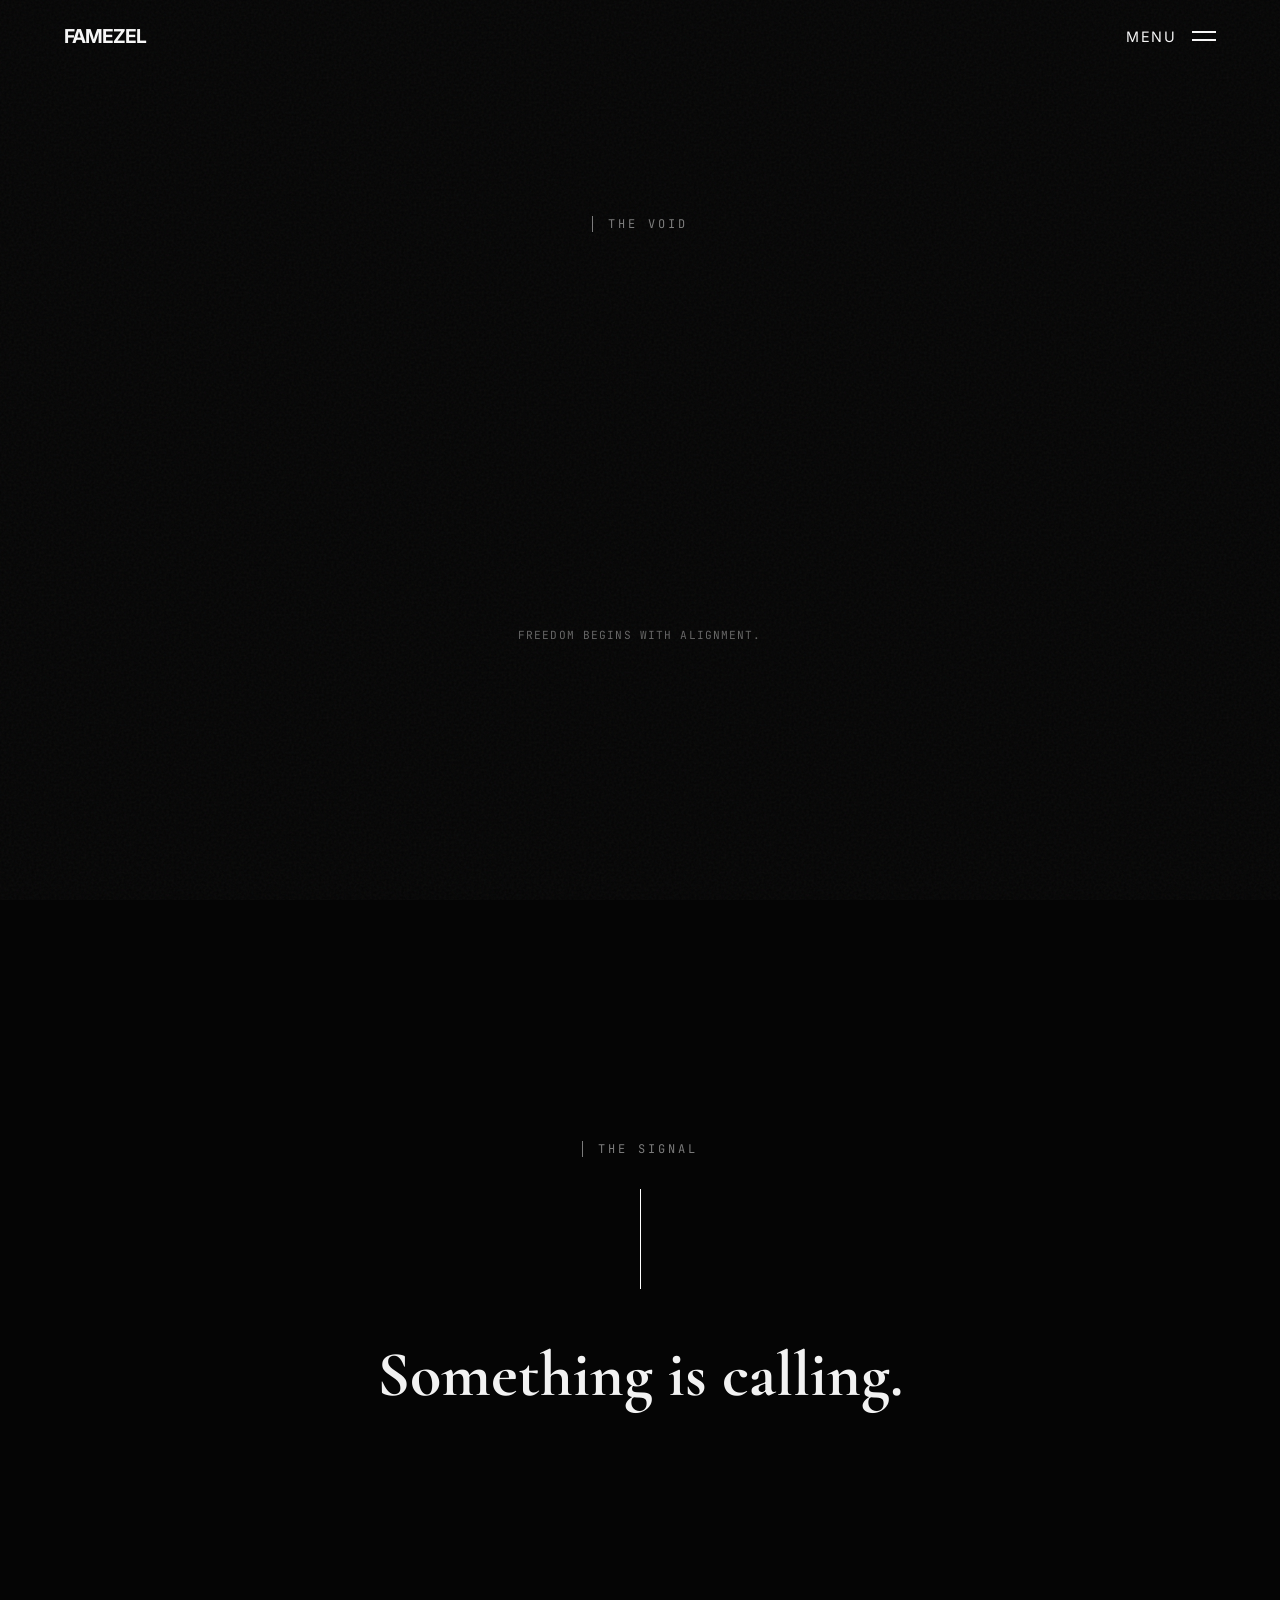
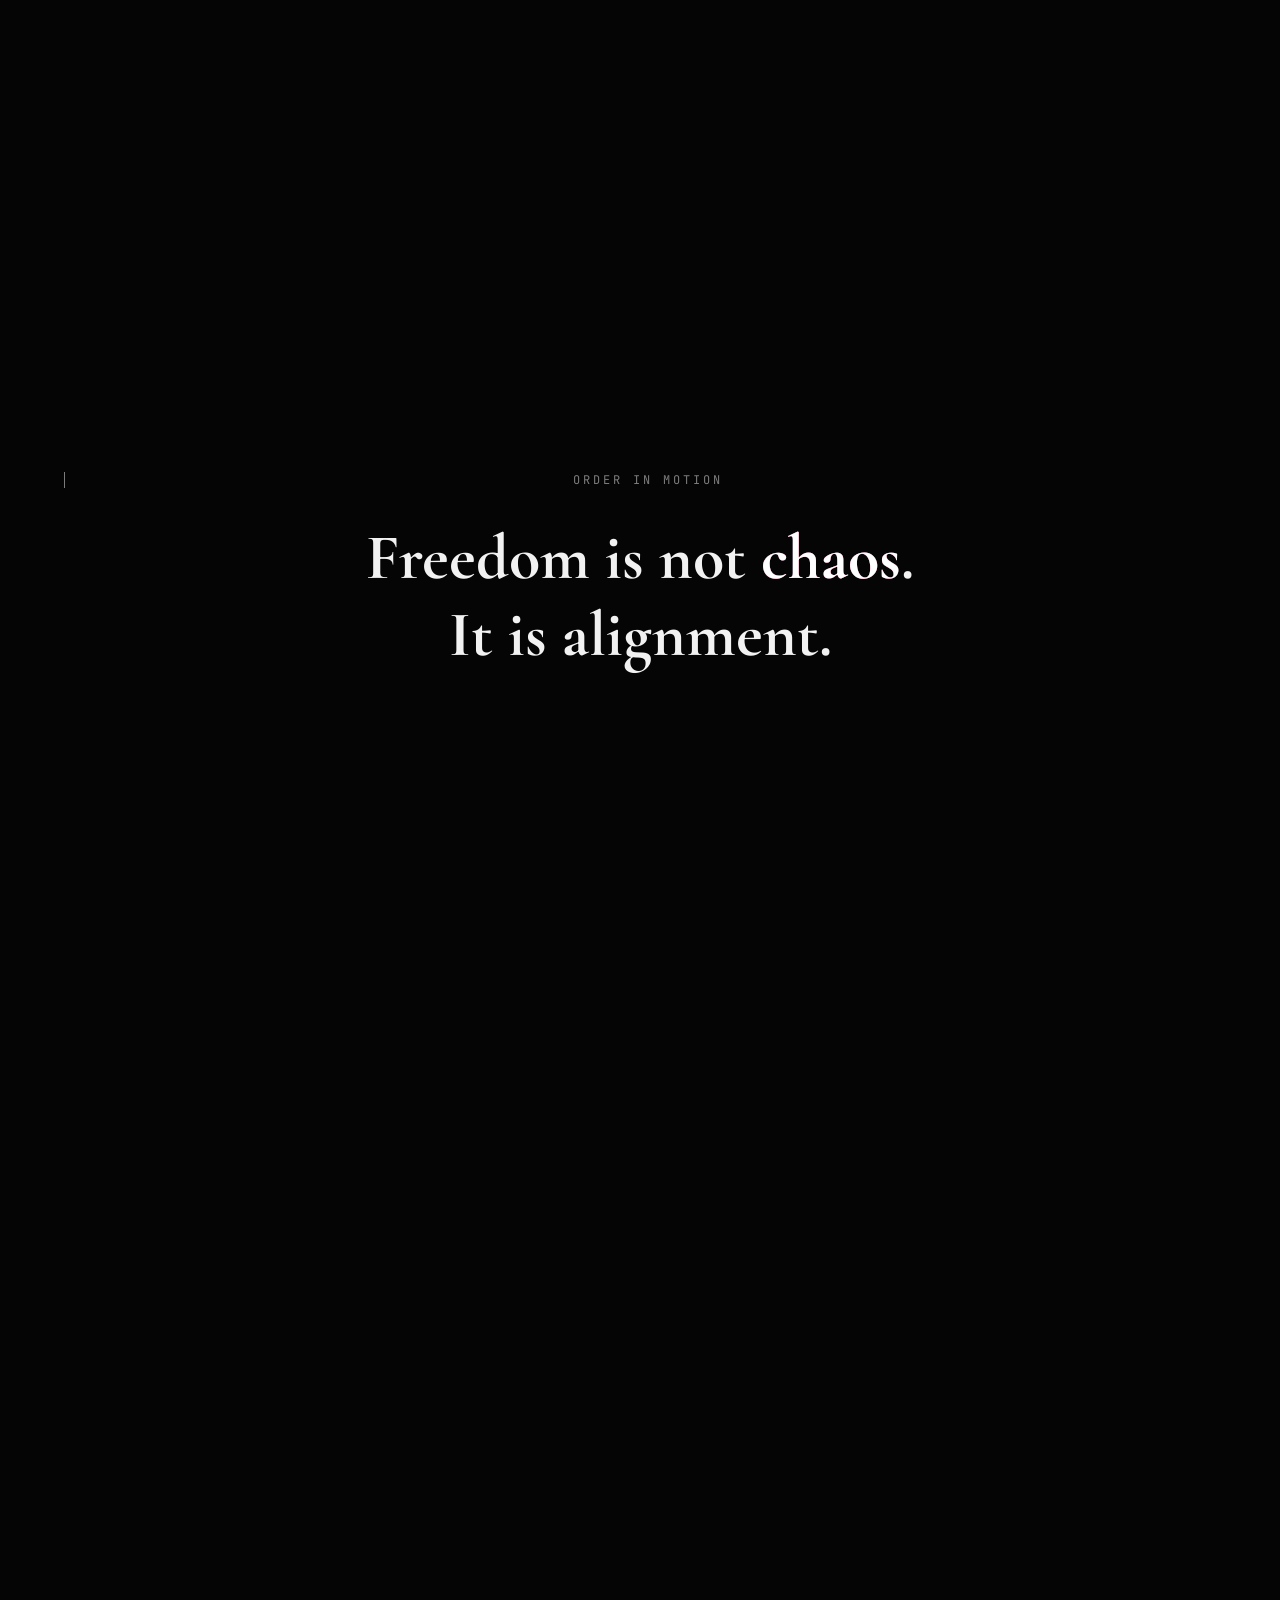
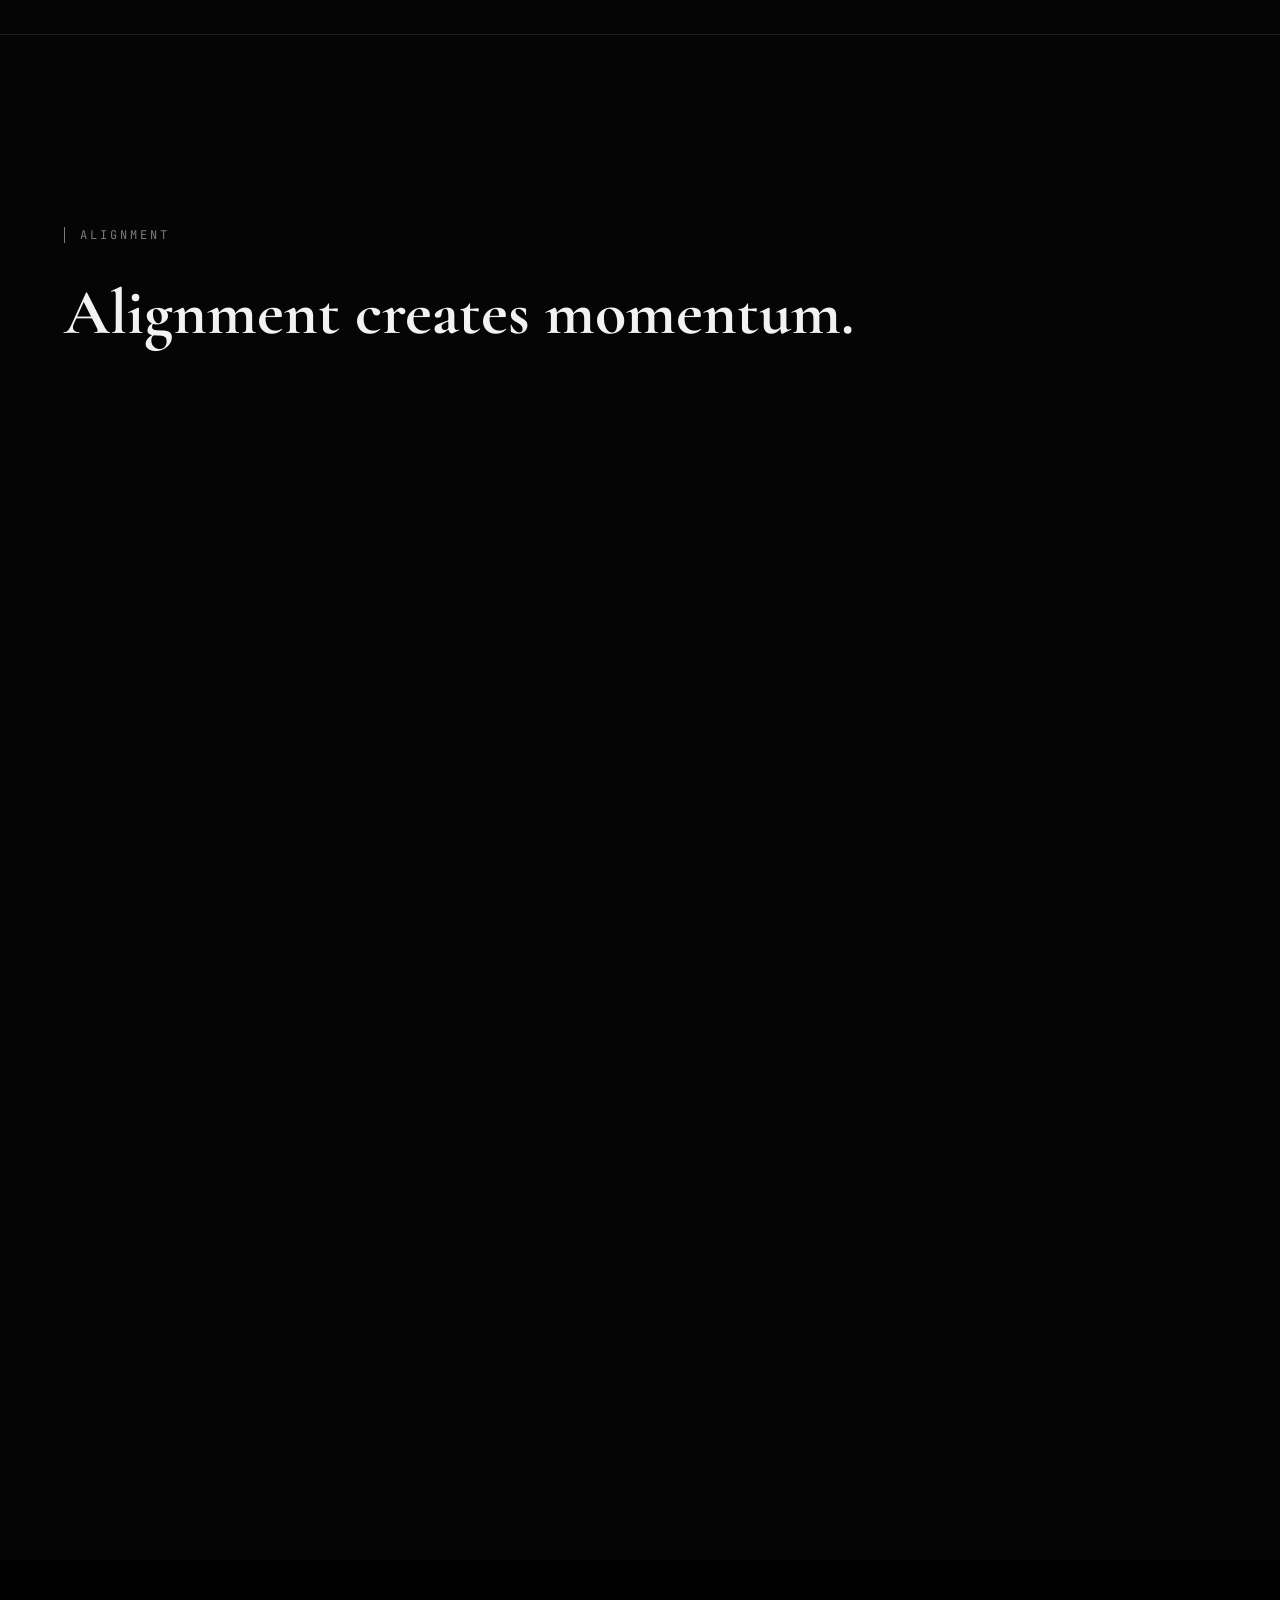
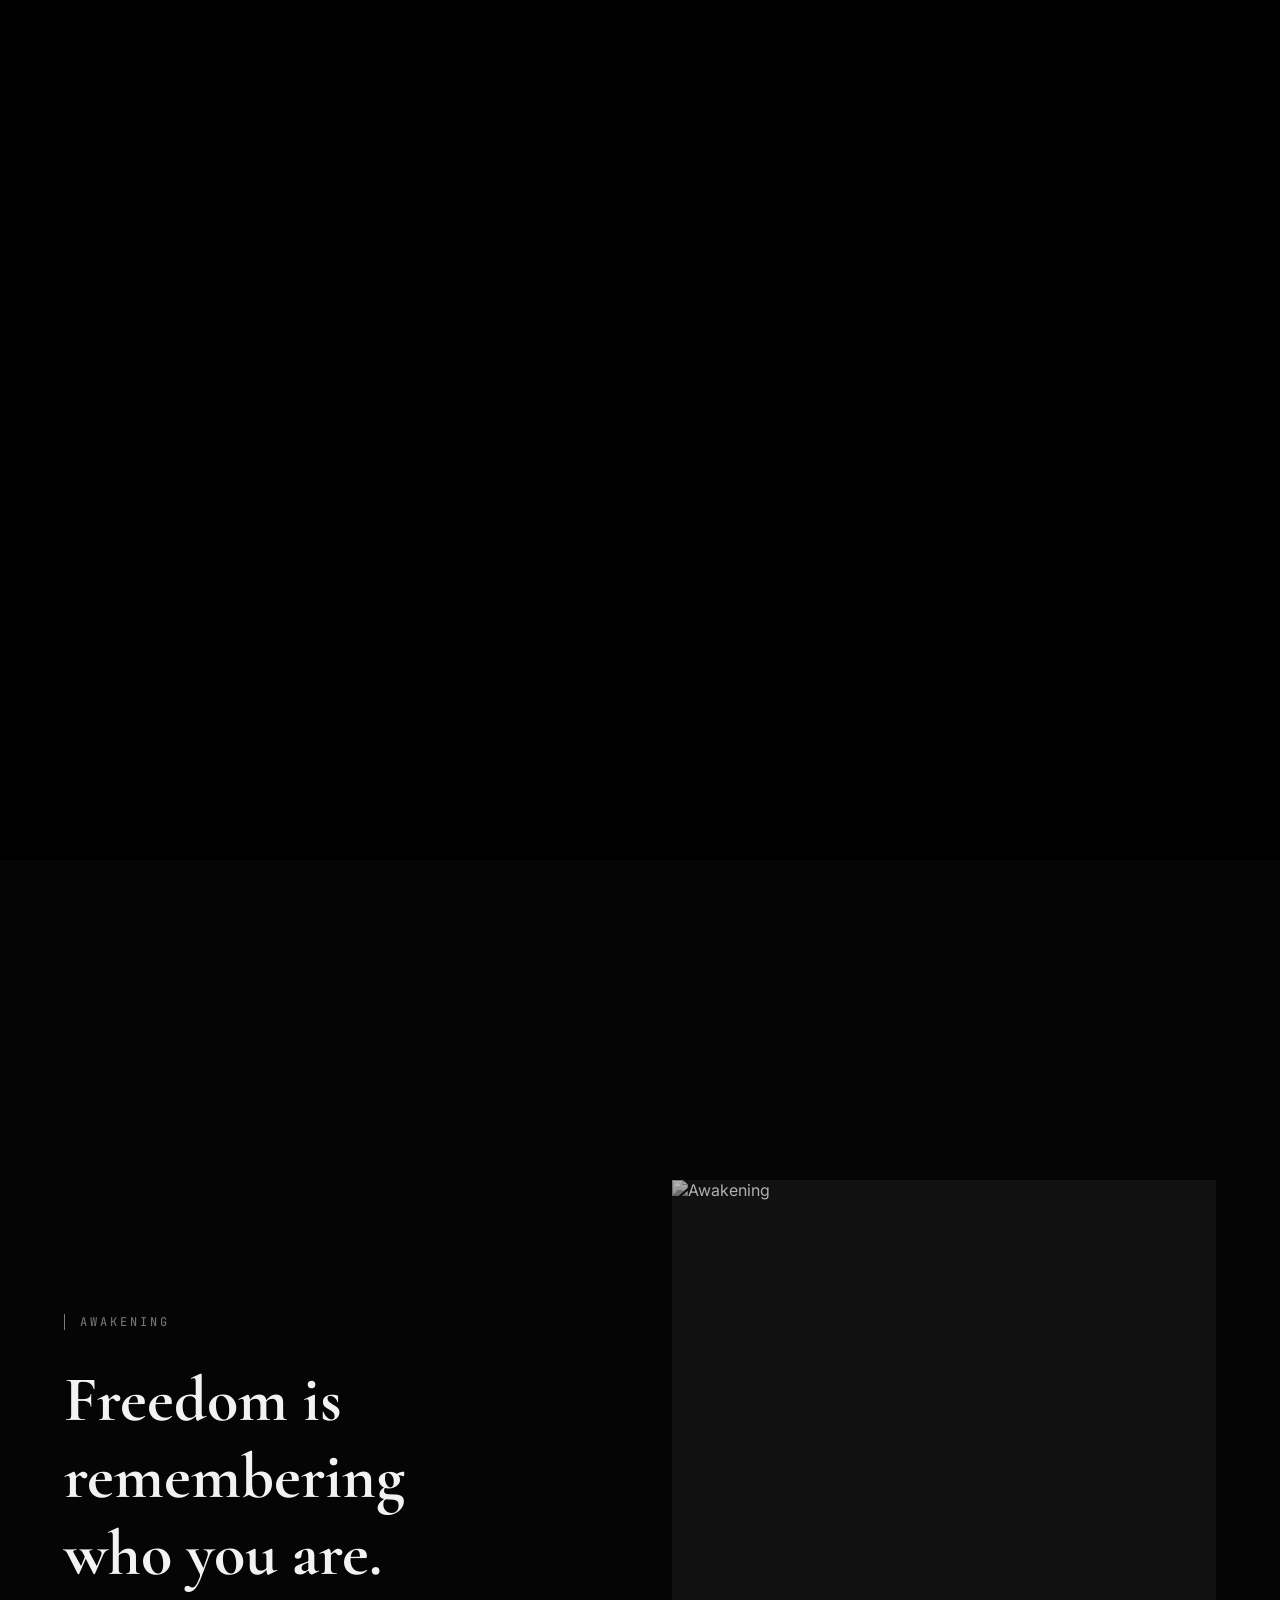
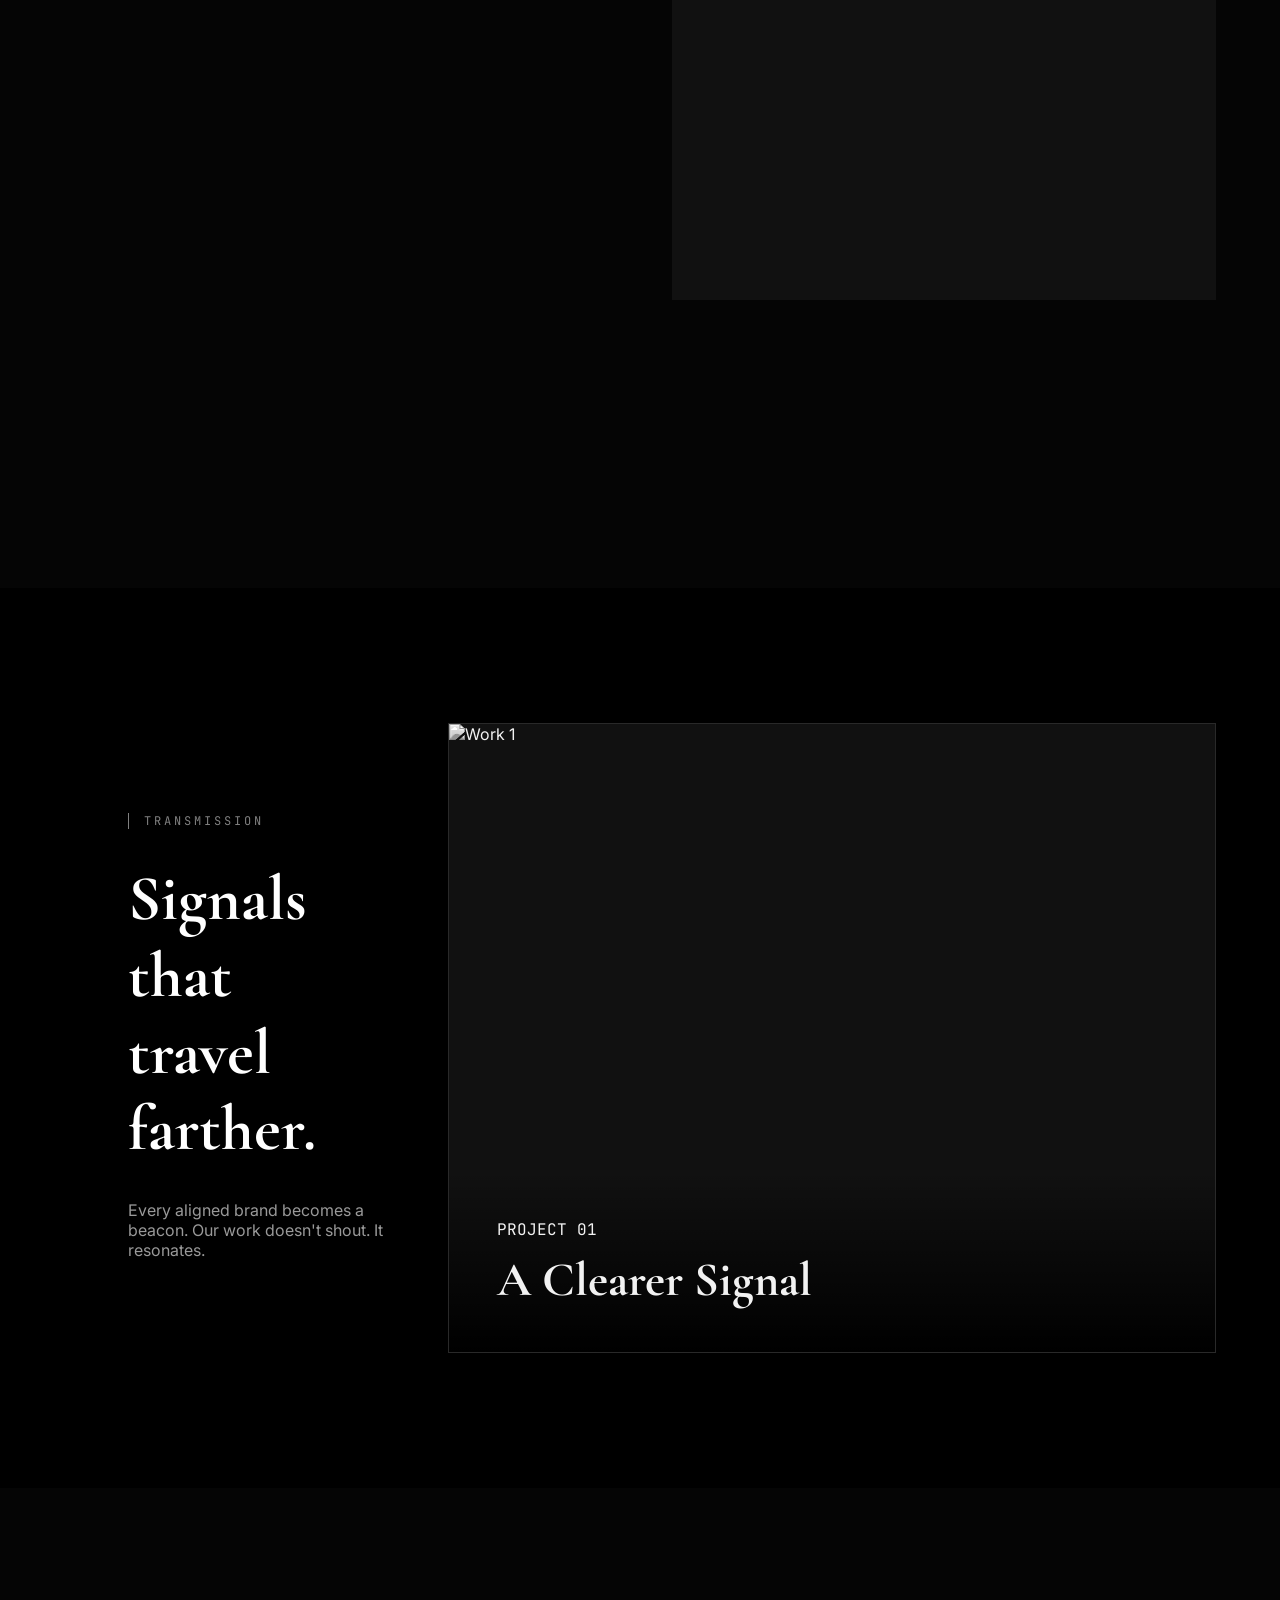
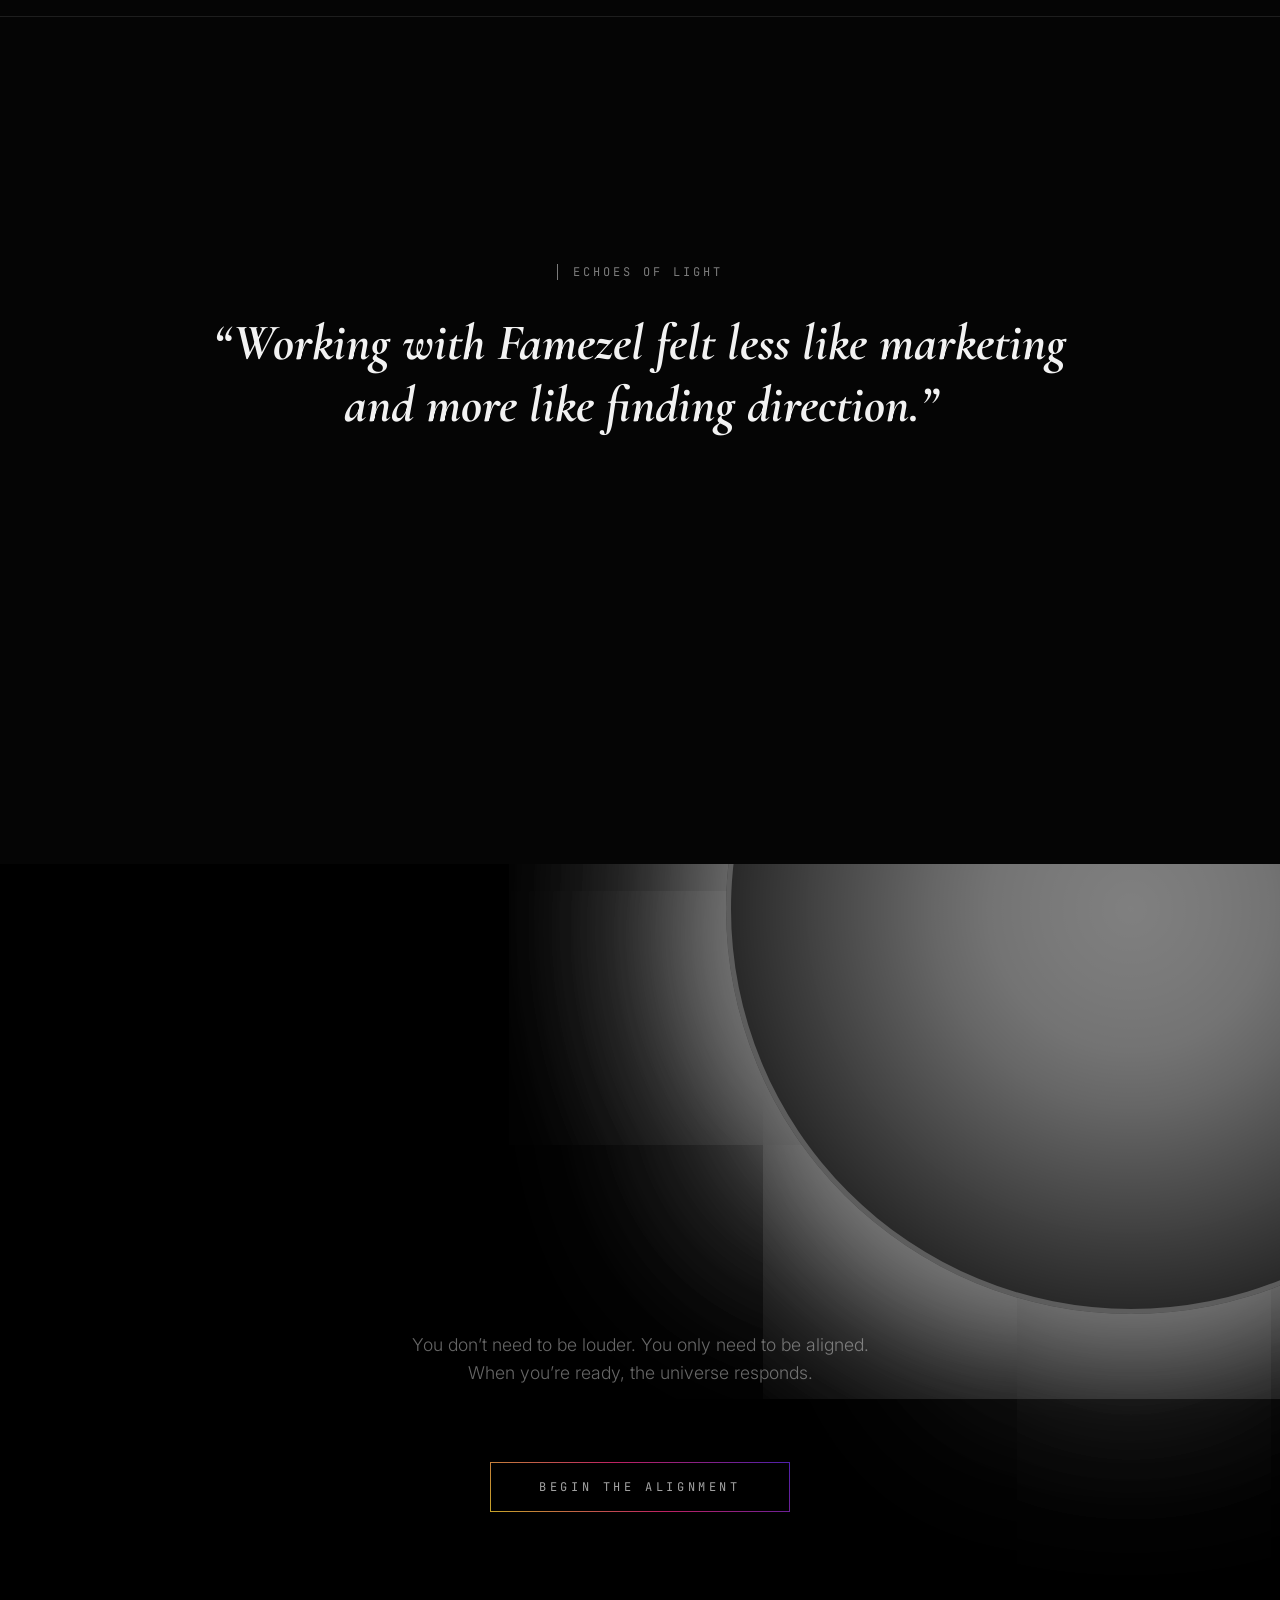
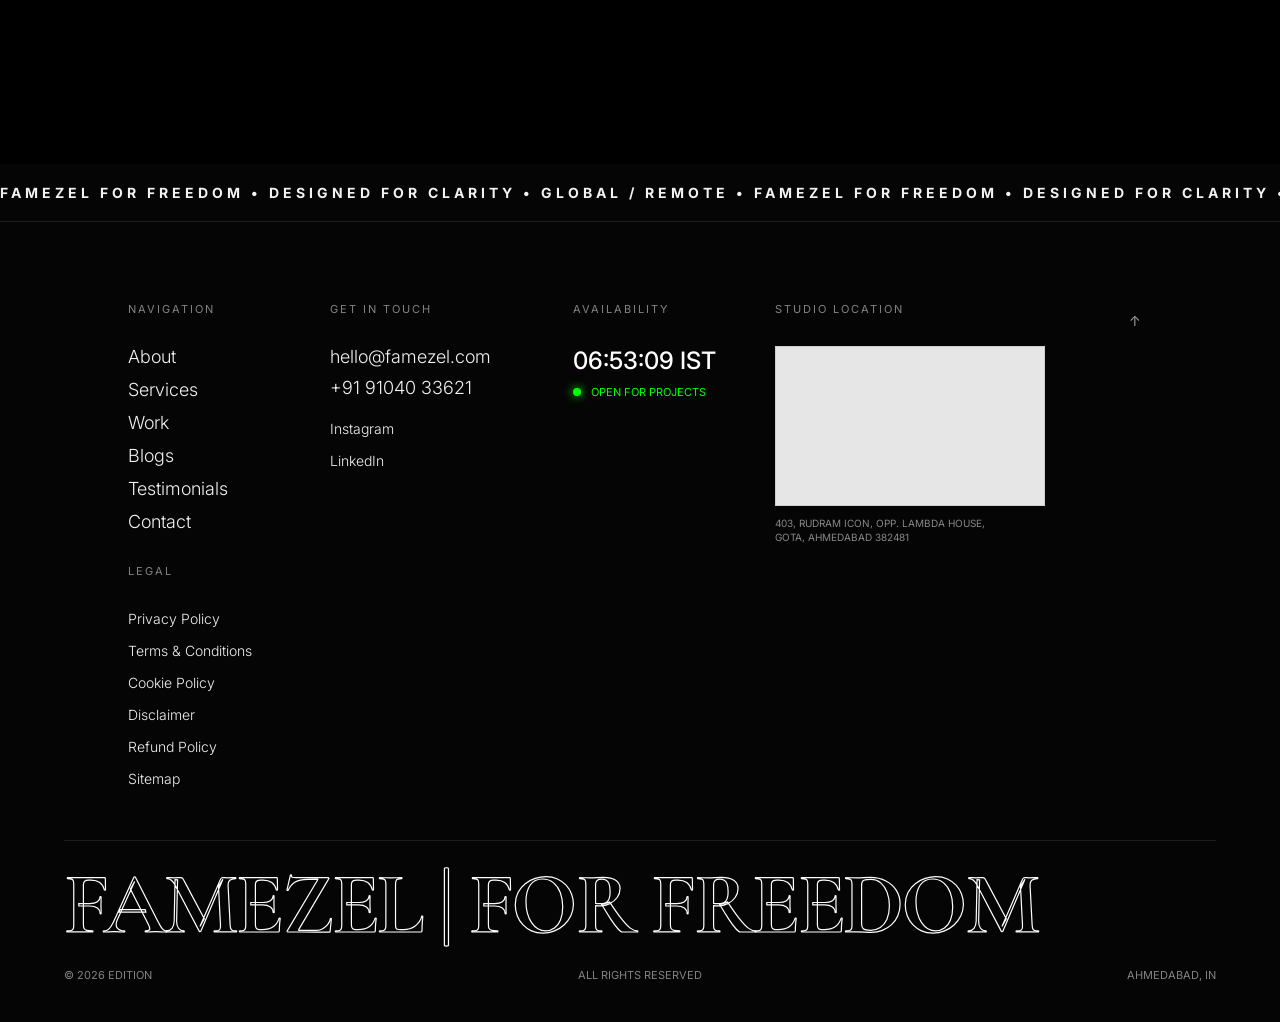
==== commit 776ca994: "Update index.html" ====
--- a/index.html
+++ b/index.html
@@ -2104,7 +2104,7 @@
                         Most brands chase <span class="attention-text">attention</span>. Aligned brands <span
                             class="attract-text">attract</span> it.
                     </p>
-                    <a href="About.html" class="famezel-btn">Famezel For Freedom</a>
+                    <a href="about.html" class="famezel-btn">Famezel For Freedom</a>
                 </div>
             </div>
         </section>
@@ -3093,4 +3093,4 @@
 
 </body>
 
-</html>+</html>
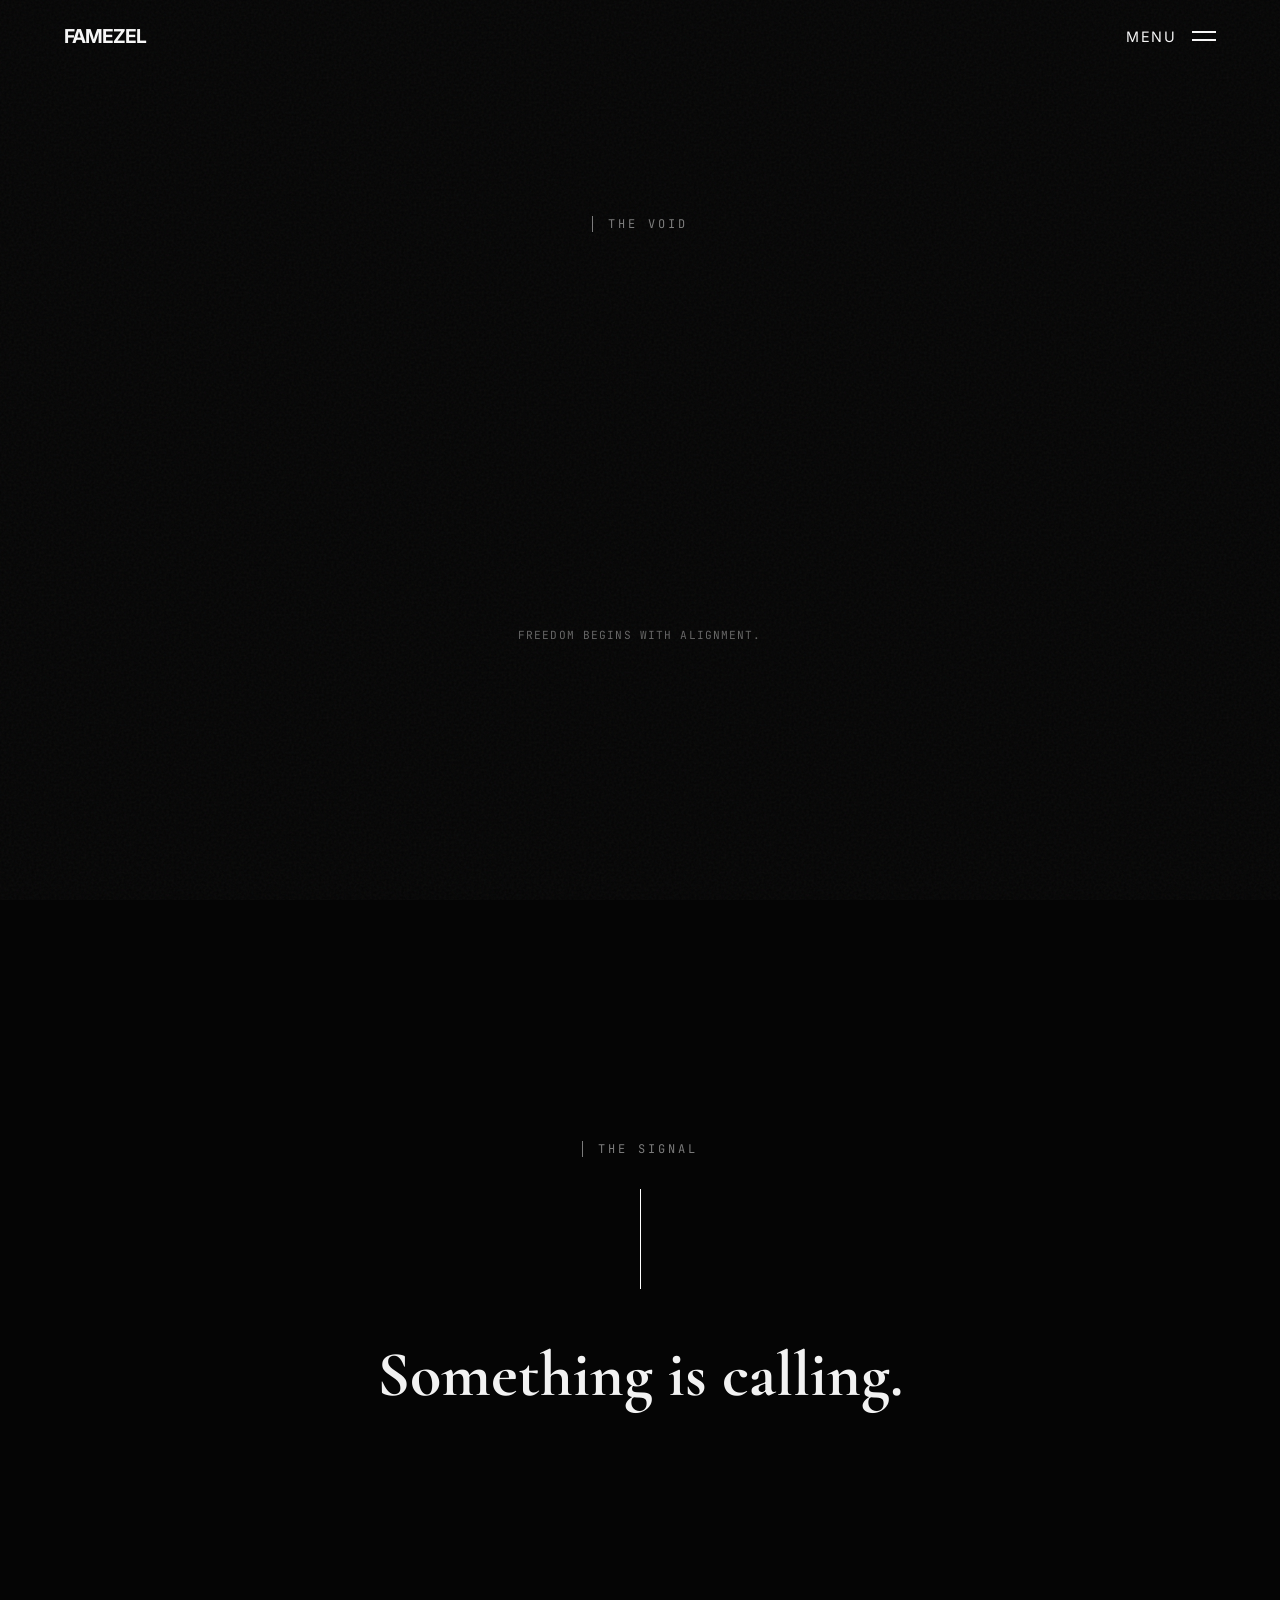
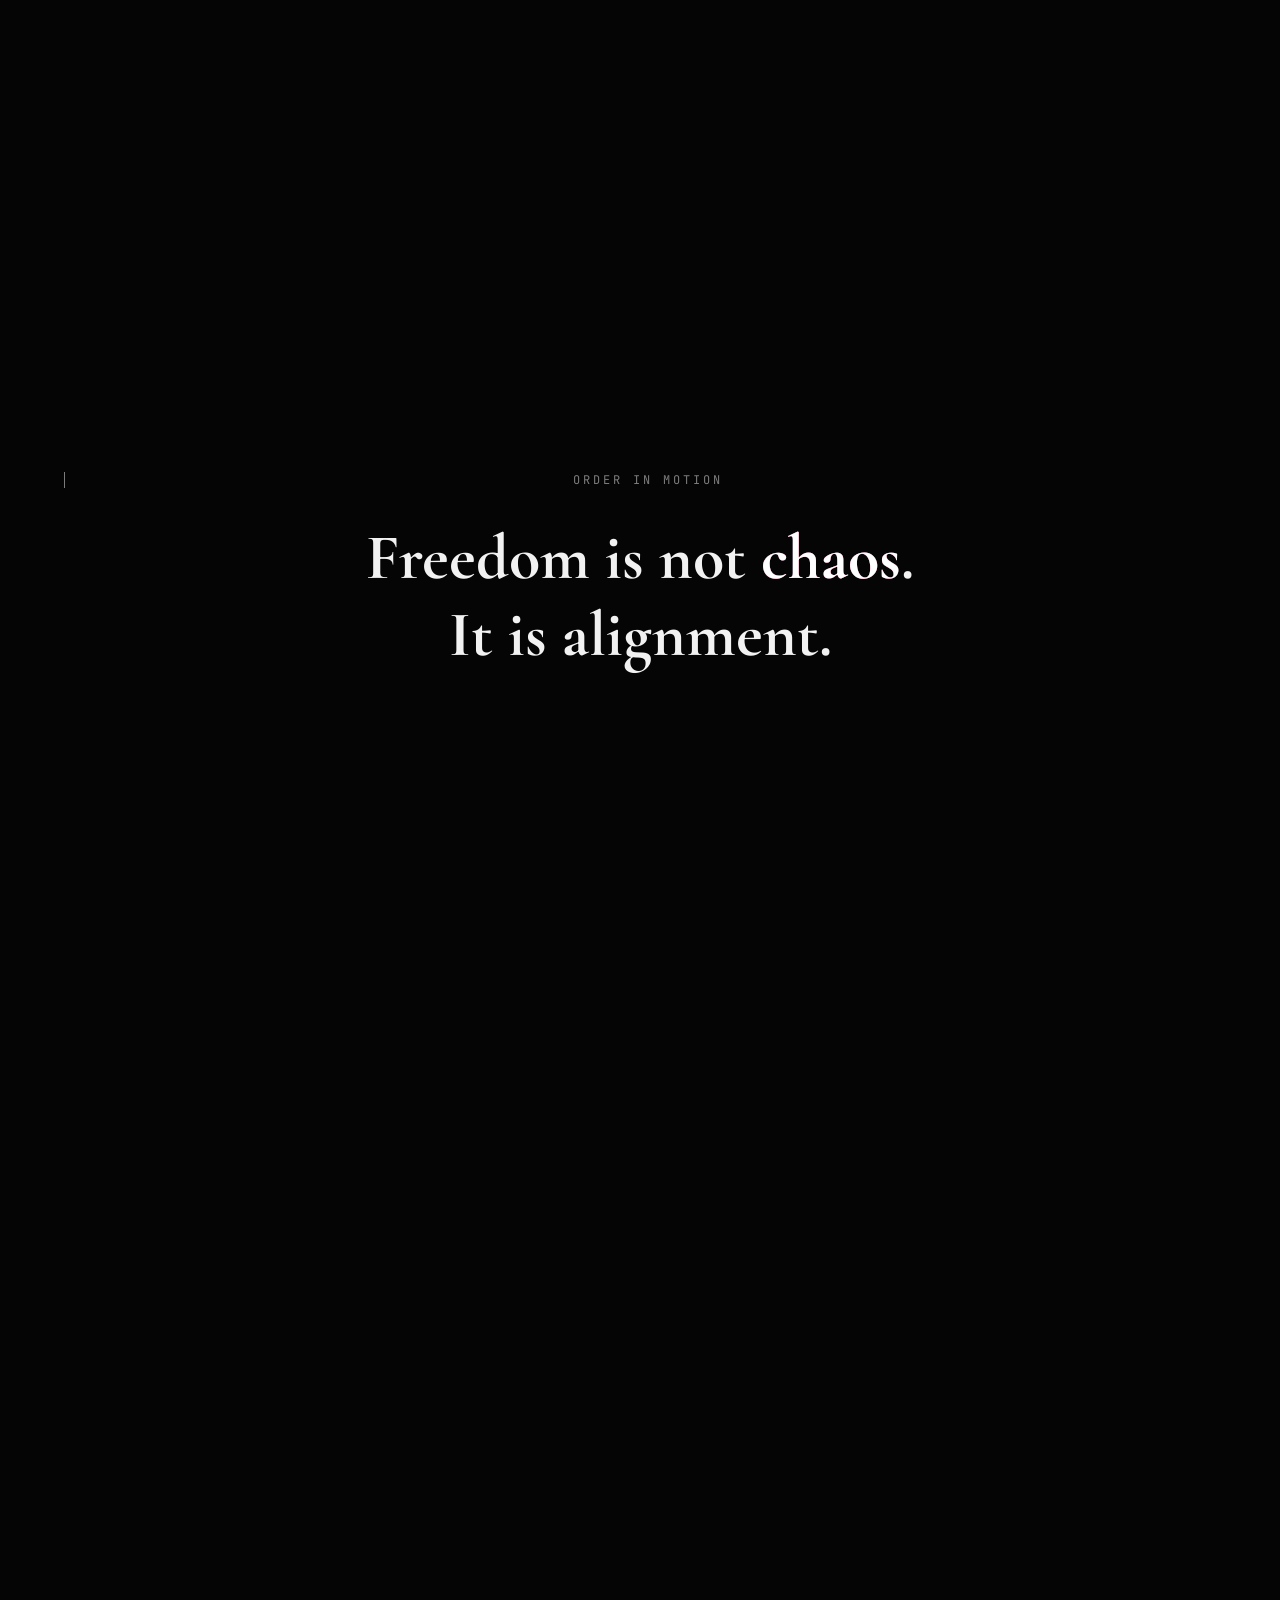
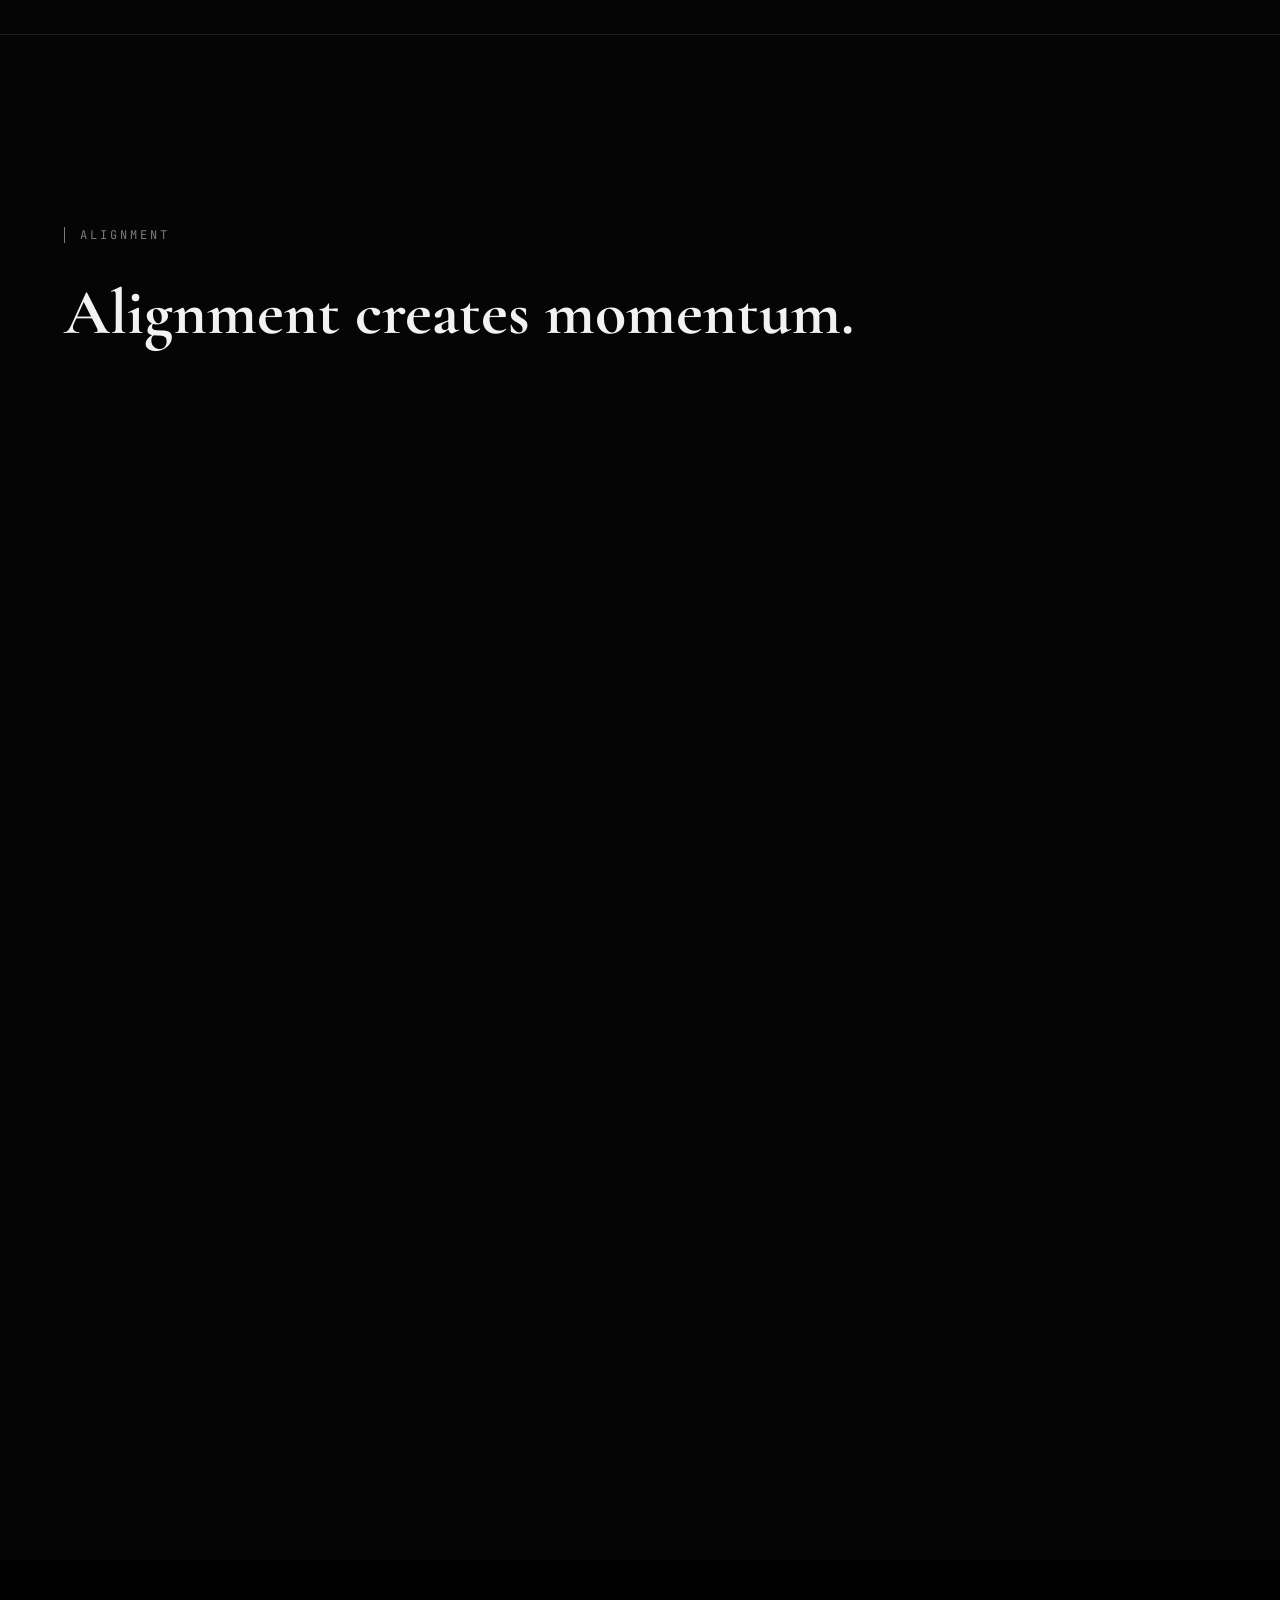
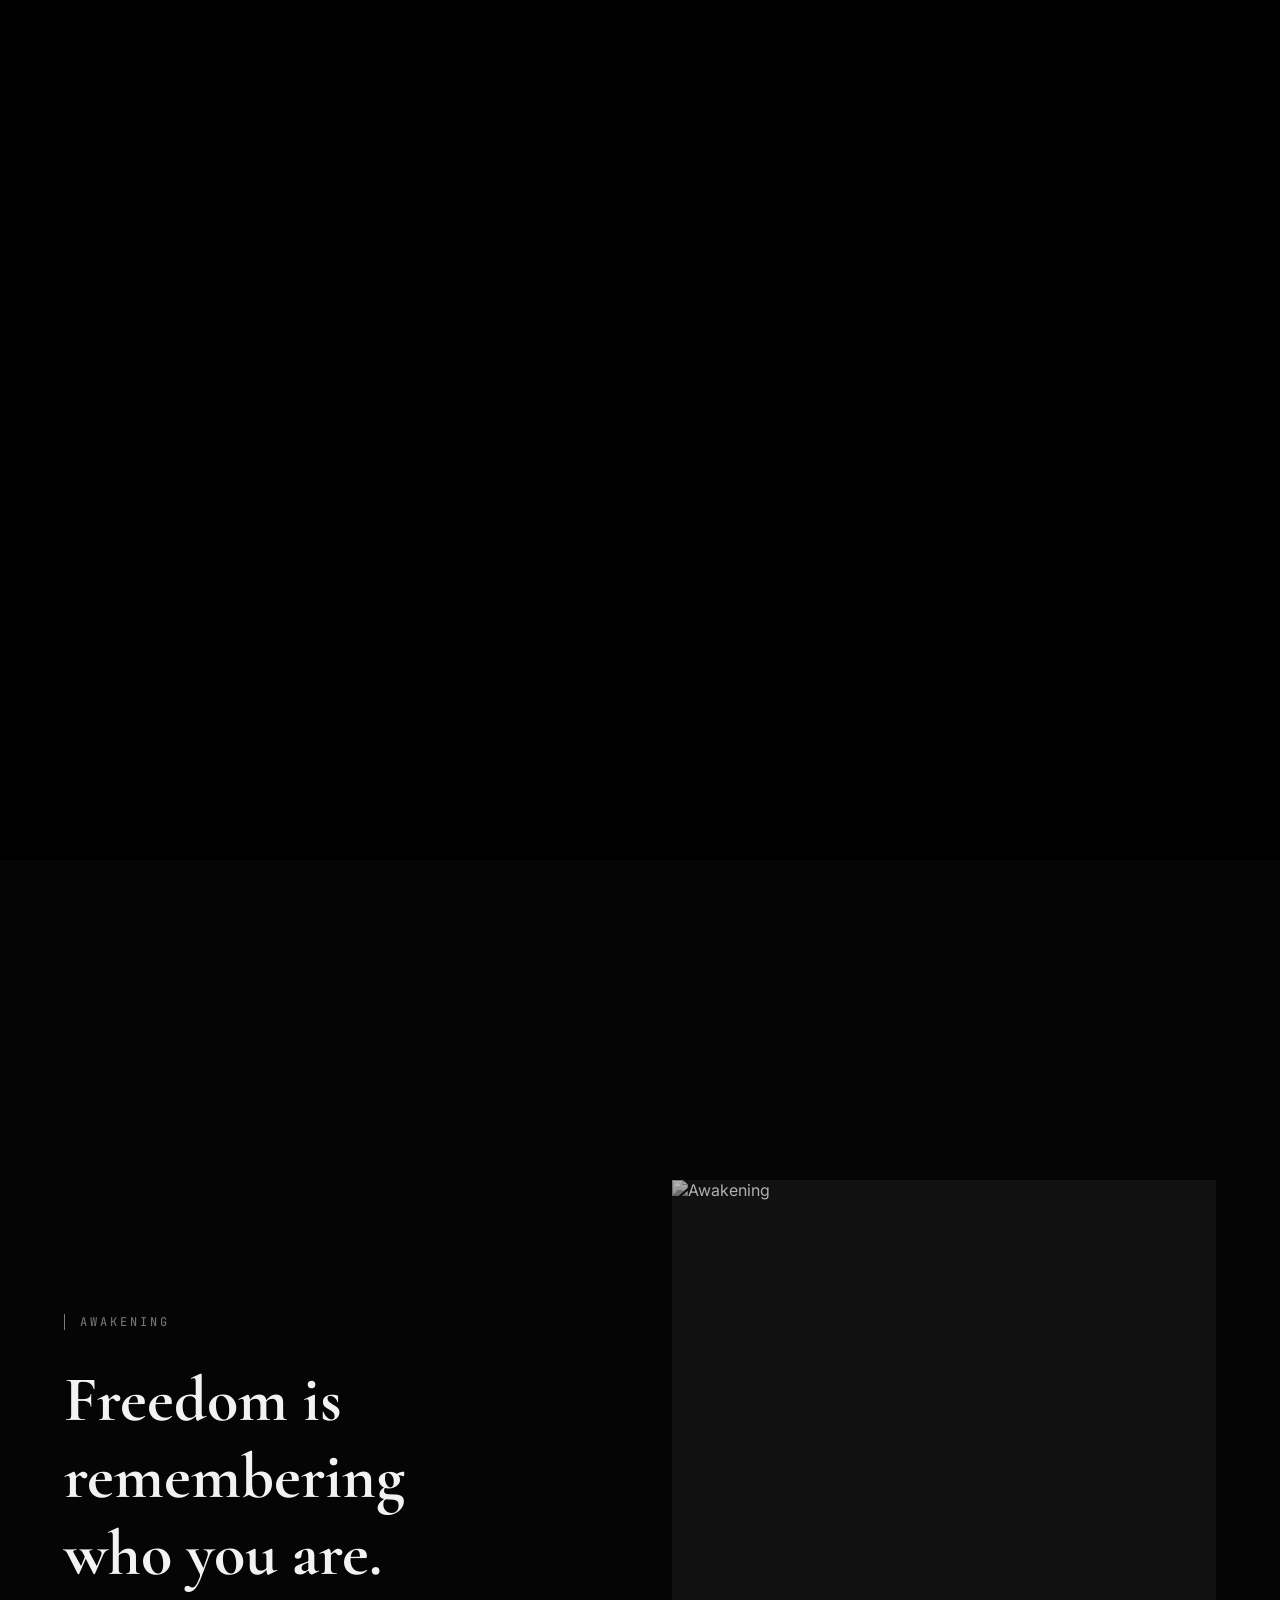
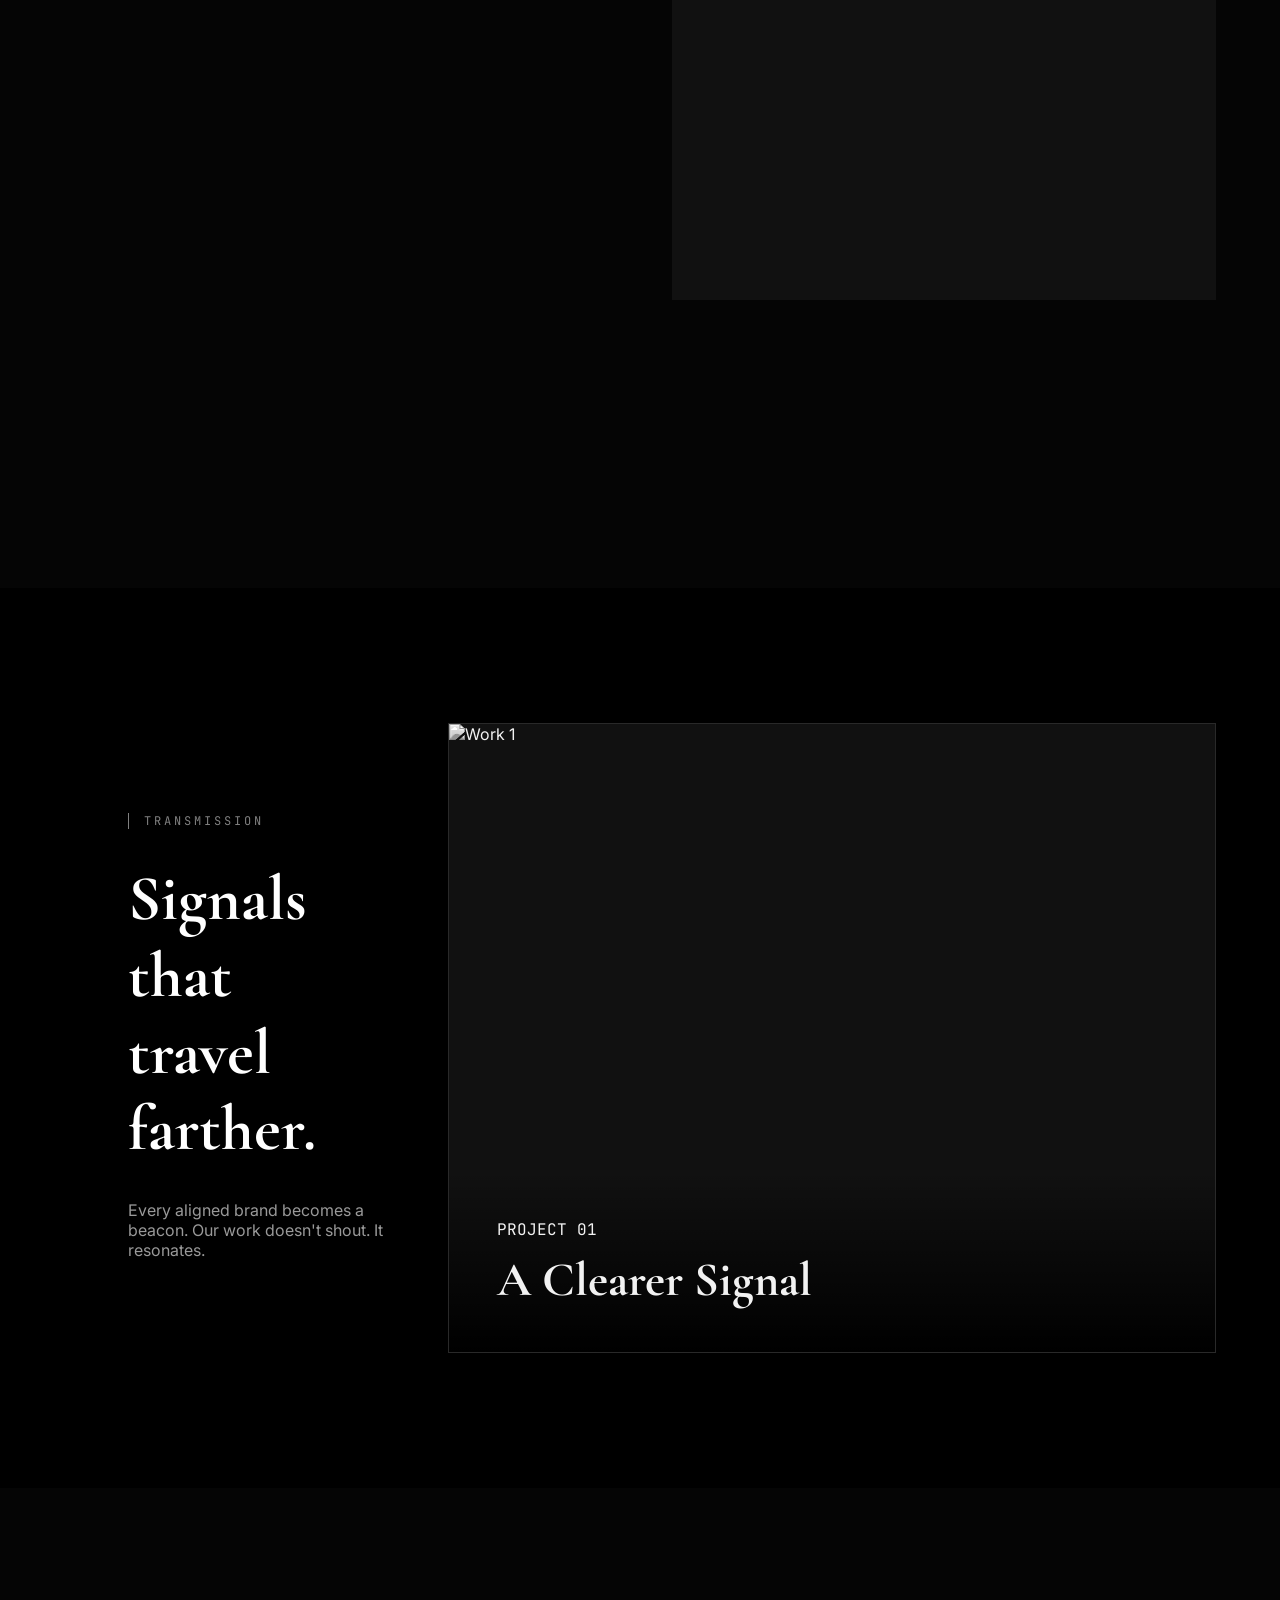
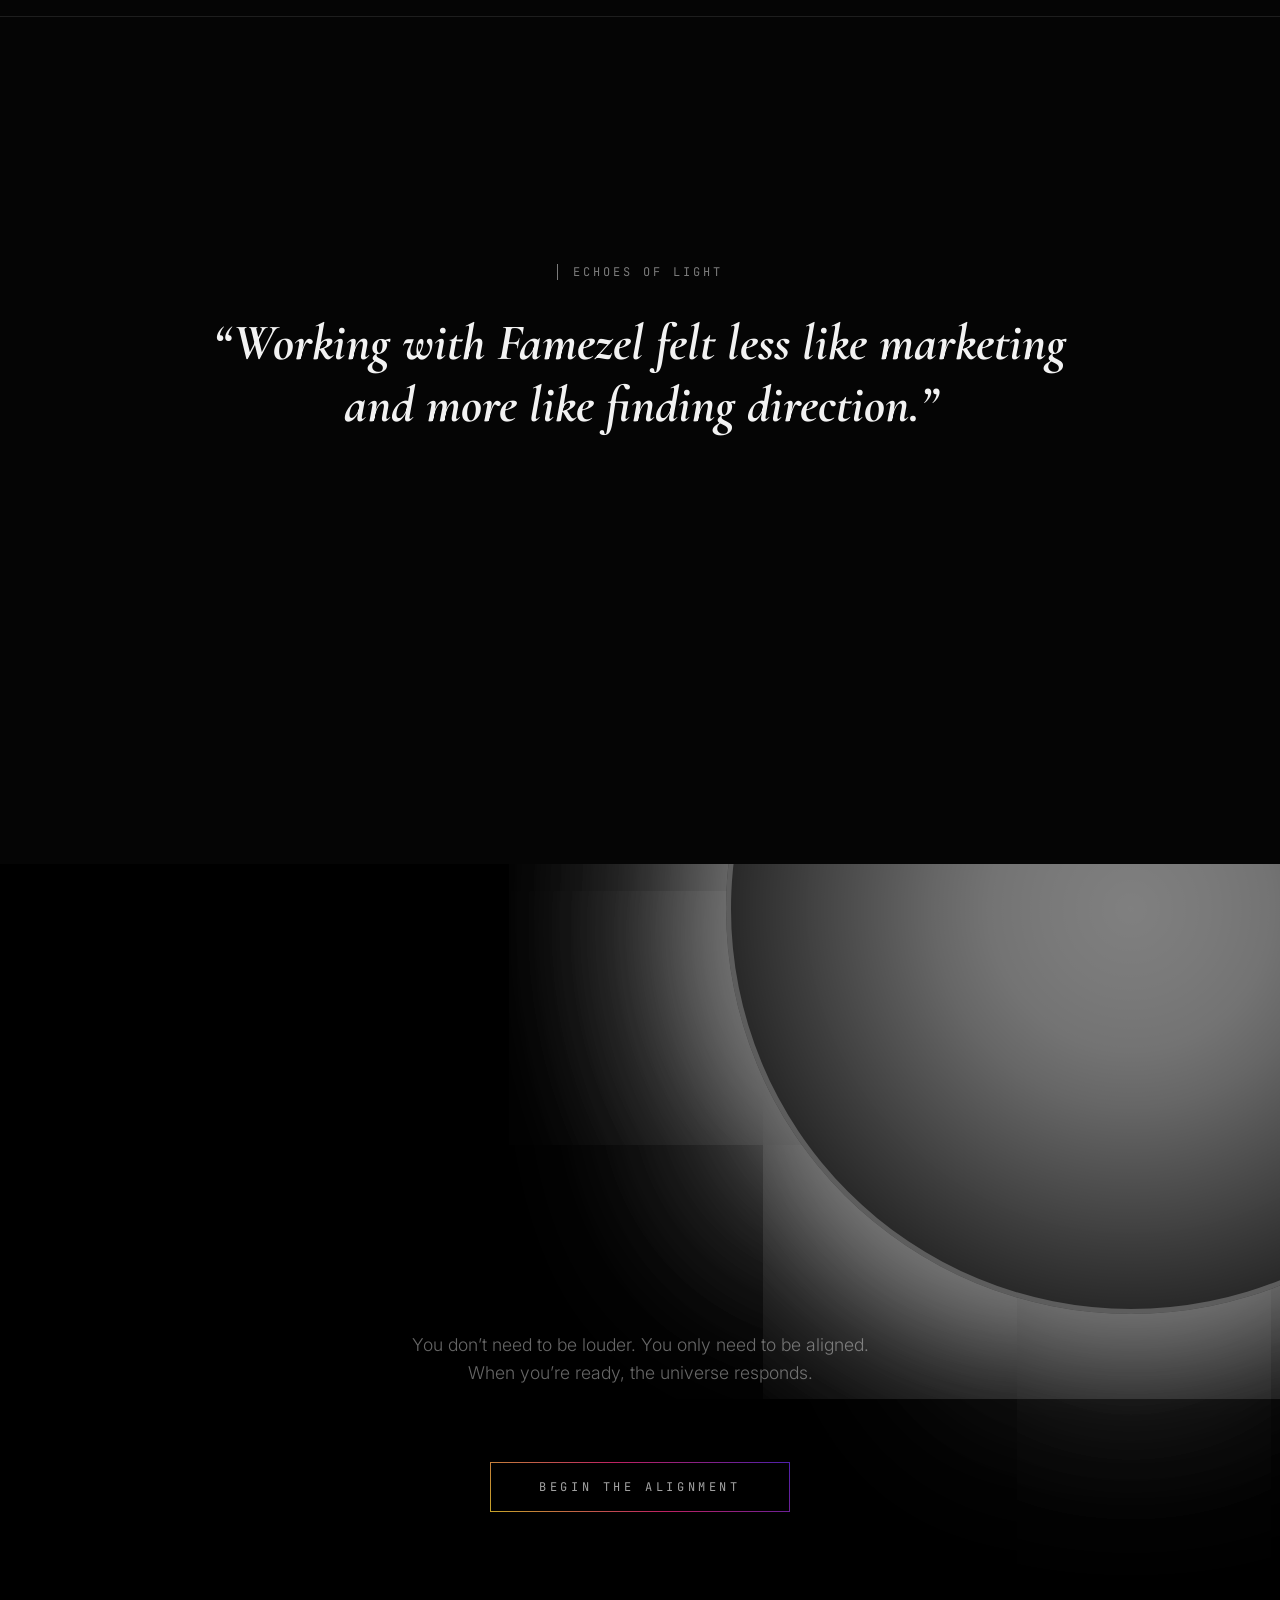
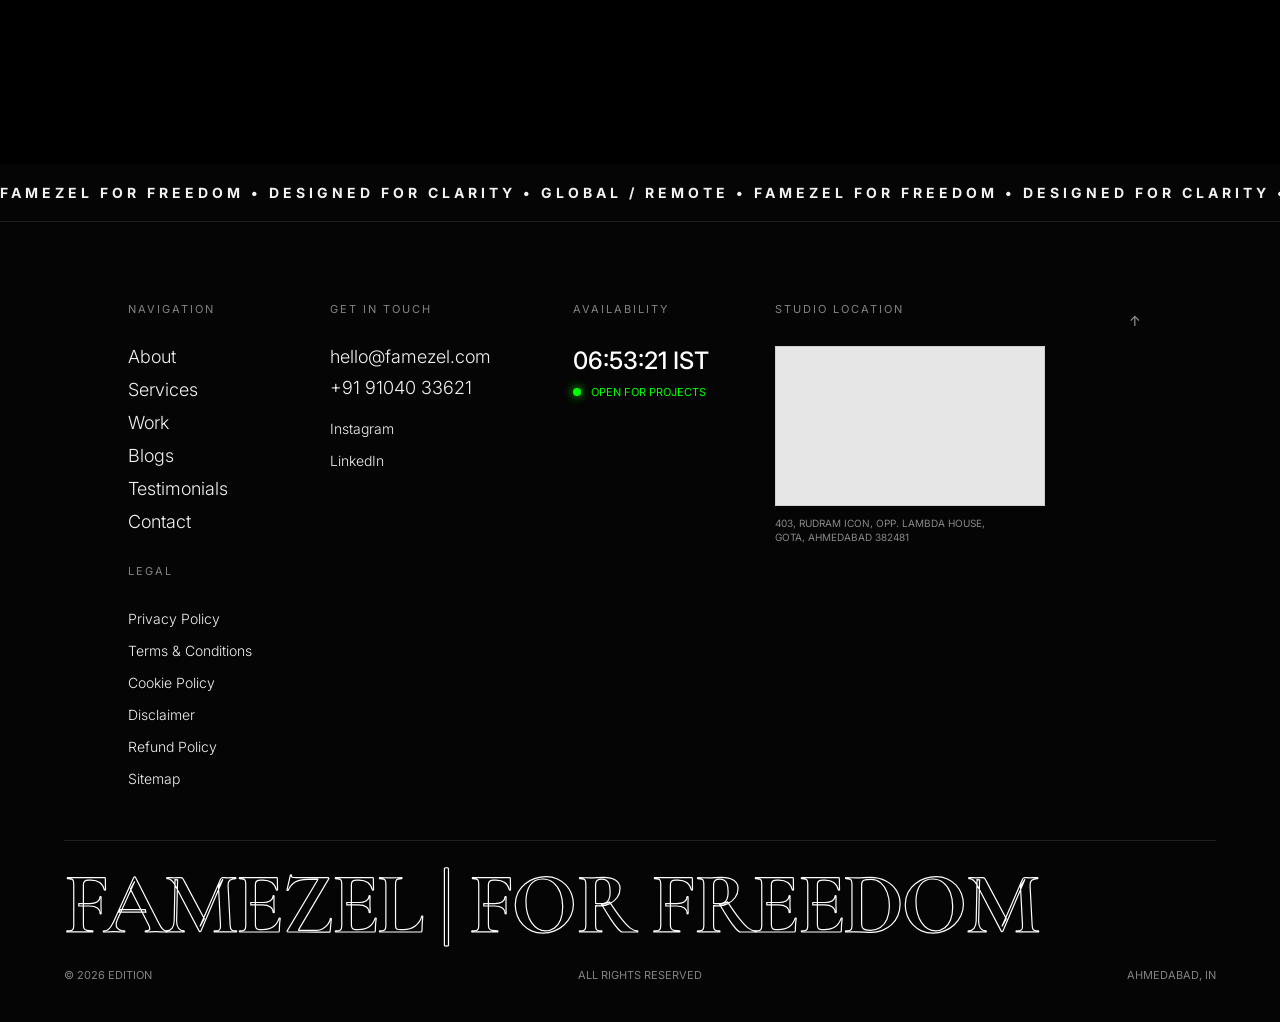
==== commit b0f8bdee: "Update index.html" ====
--- a/index.html
+++ b/index.html
@@ -2072,19 +2072,19 @@
             <p class="p-lead fade-up" style="margin-bottom: 4rem;">When purpose meets structure, growth becomes natural.
             </p>
 
-            <a href="Services.html" class="service-list-item fade-up">
+            <a href="services.html" class="service-list-item fade-up">
                 <div class="s-name">Brand Identity</div>
                 <div class="s-desc">Revealing what already exists — clearly and confidently.</div>
             </a>
-            <a href="Services.html" class="service-list-item fade-up">
+            <a href="services.html" class="service-list-item fade-up">
                 <div class="s-name">Digital Experiences</div>
                 <div class="s-desc">Designing spaces where meaning is felt, not forced.</div>
             </a>
-            <a href="Services.html" class="service-list-item fade-up">
+            <a href="services.html" class="service-list-item fade-up">
                 <div class="s-name">Performance Marketing</div>
                 <div class="s-desc">Growth driven by alignment, not noise.</div>
             </a>
-            <a href="Services.html" class="service-list-item fade-up">
+            <a href="services.html" class="service-list-item fade-up">
                 <div class="s-name">Strategy & Positioning</div>
                 <div class="s-desc">Turning intention into direction.</div>
             </a>
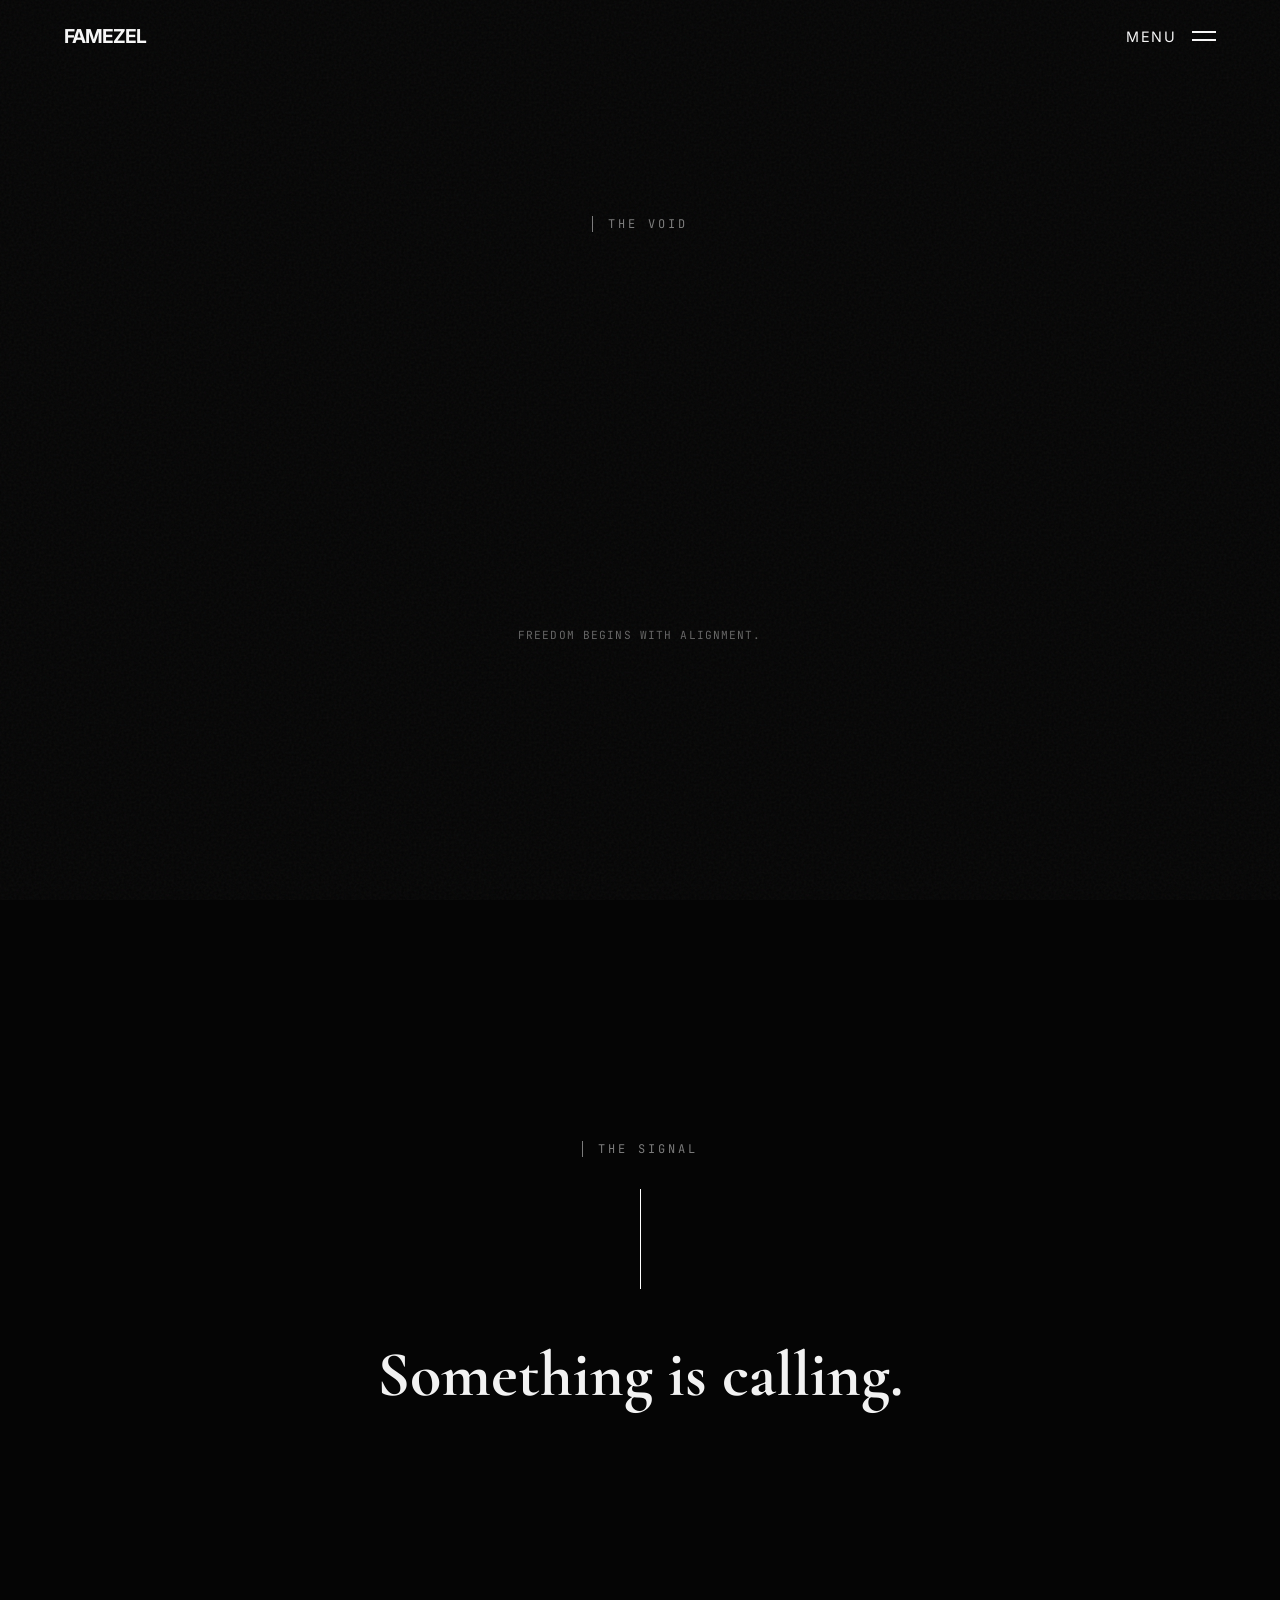
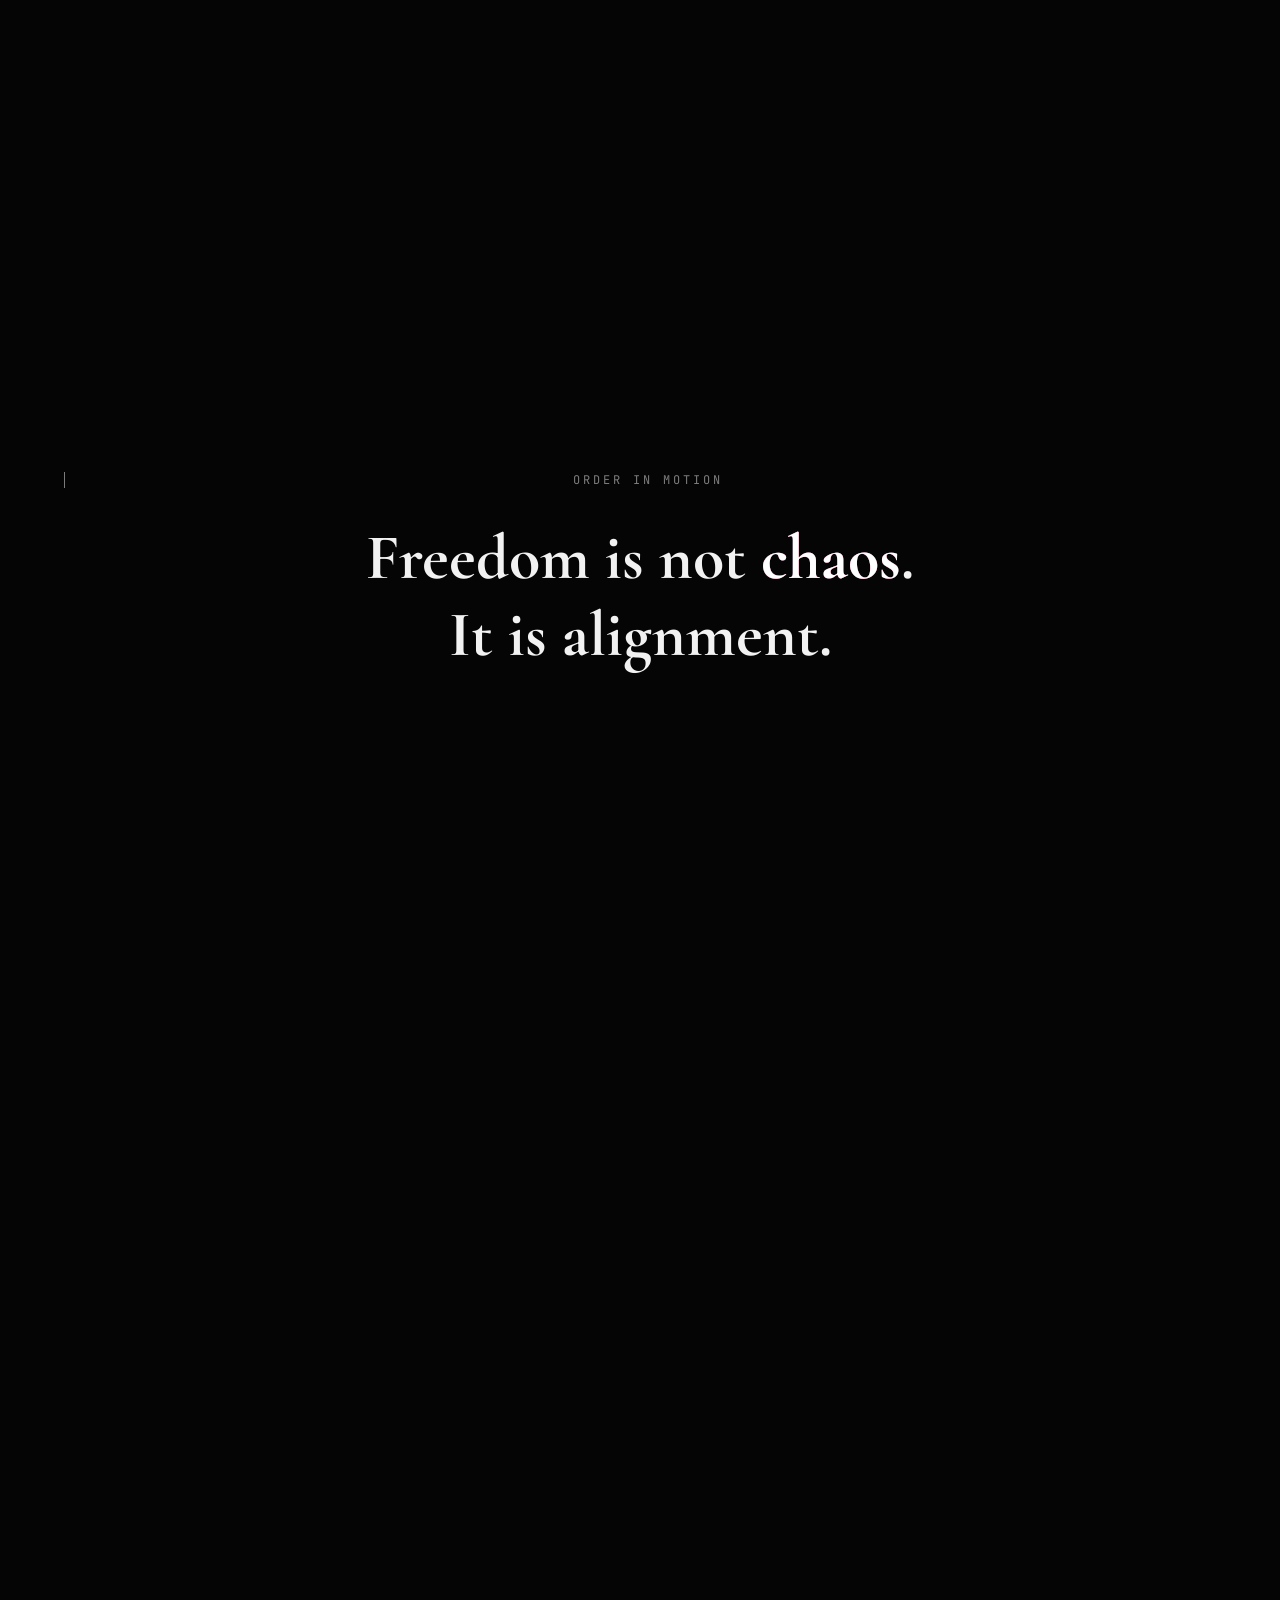
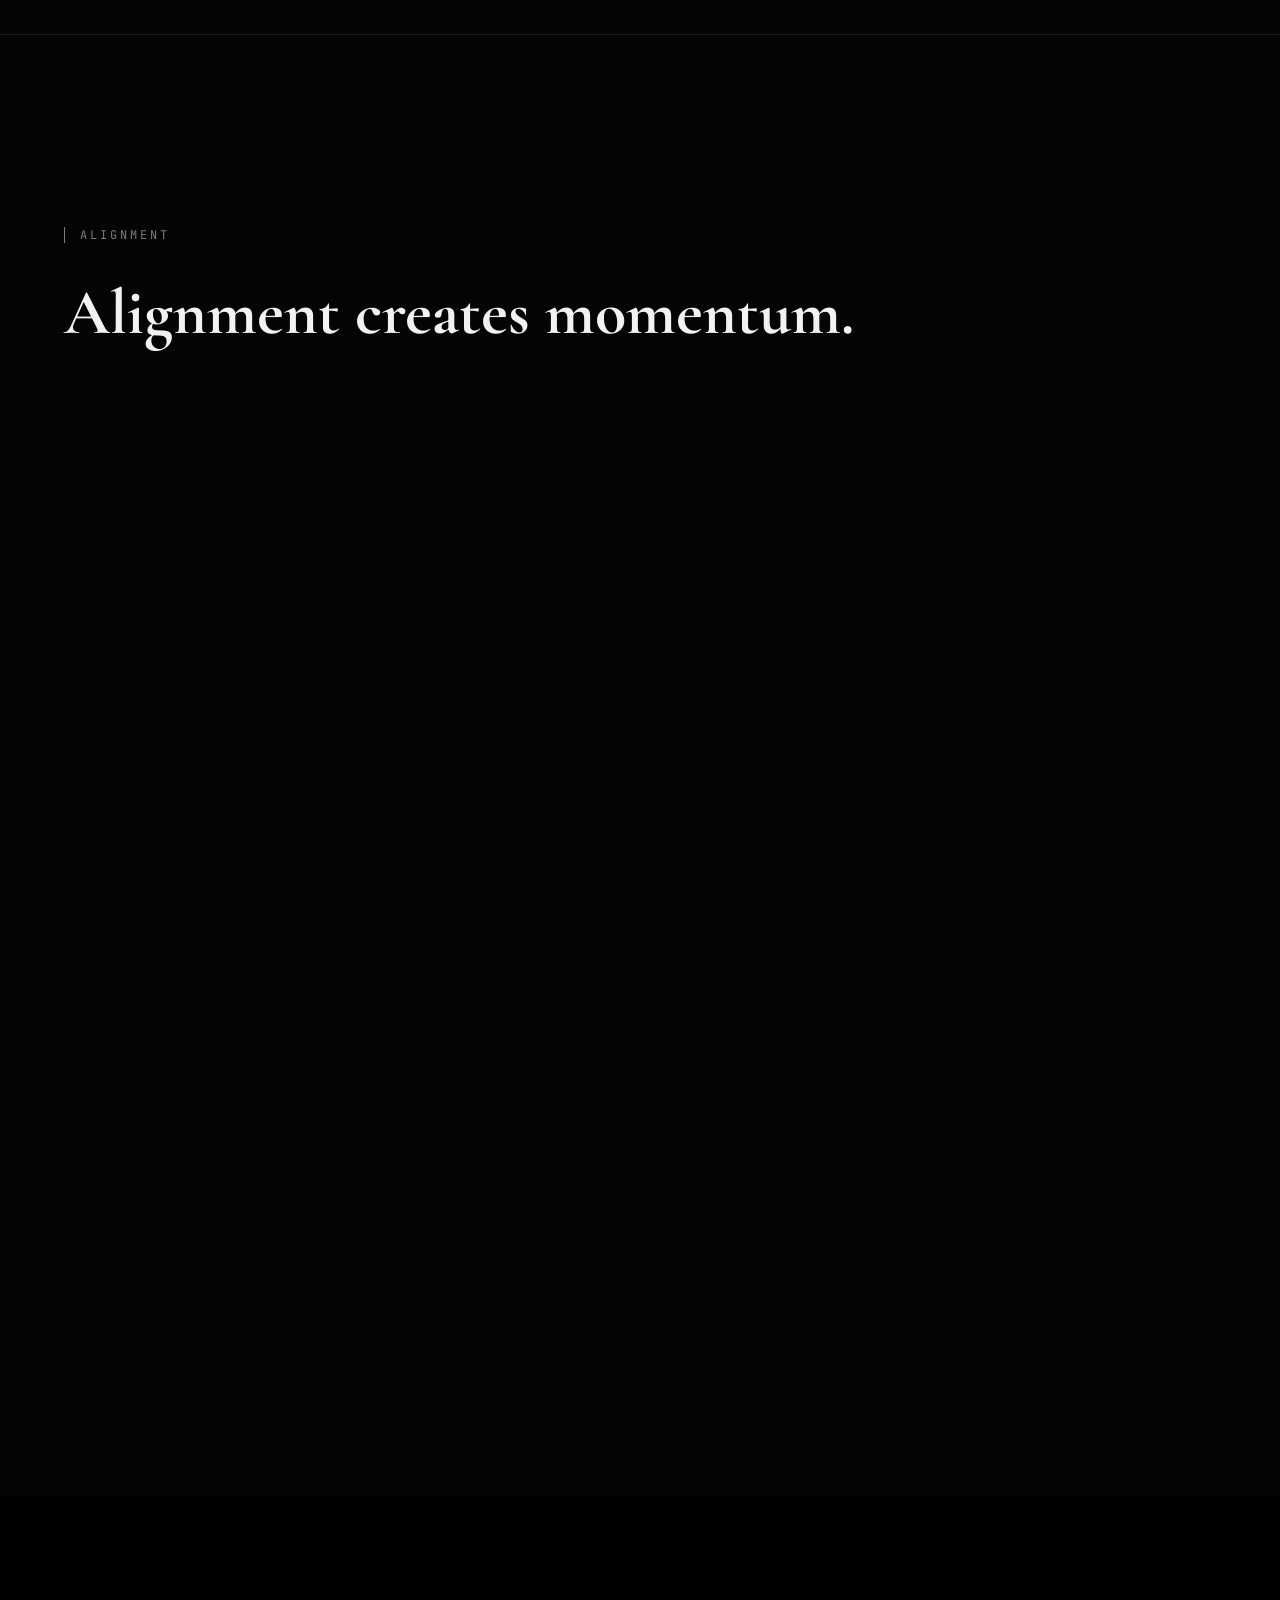
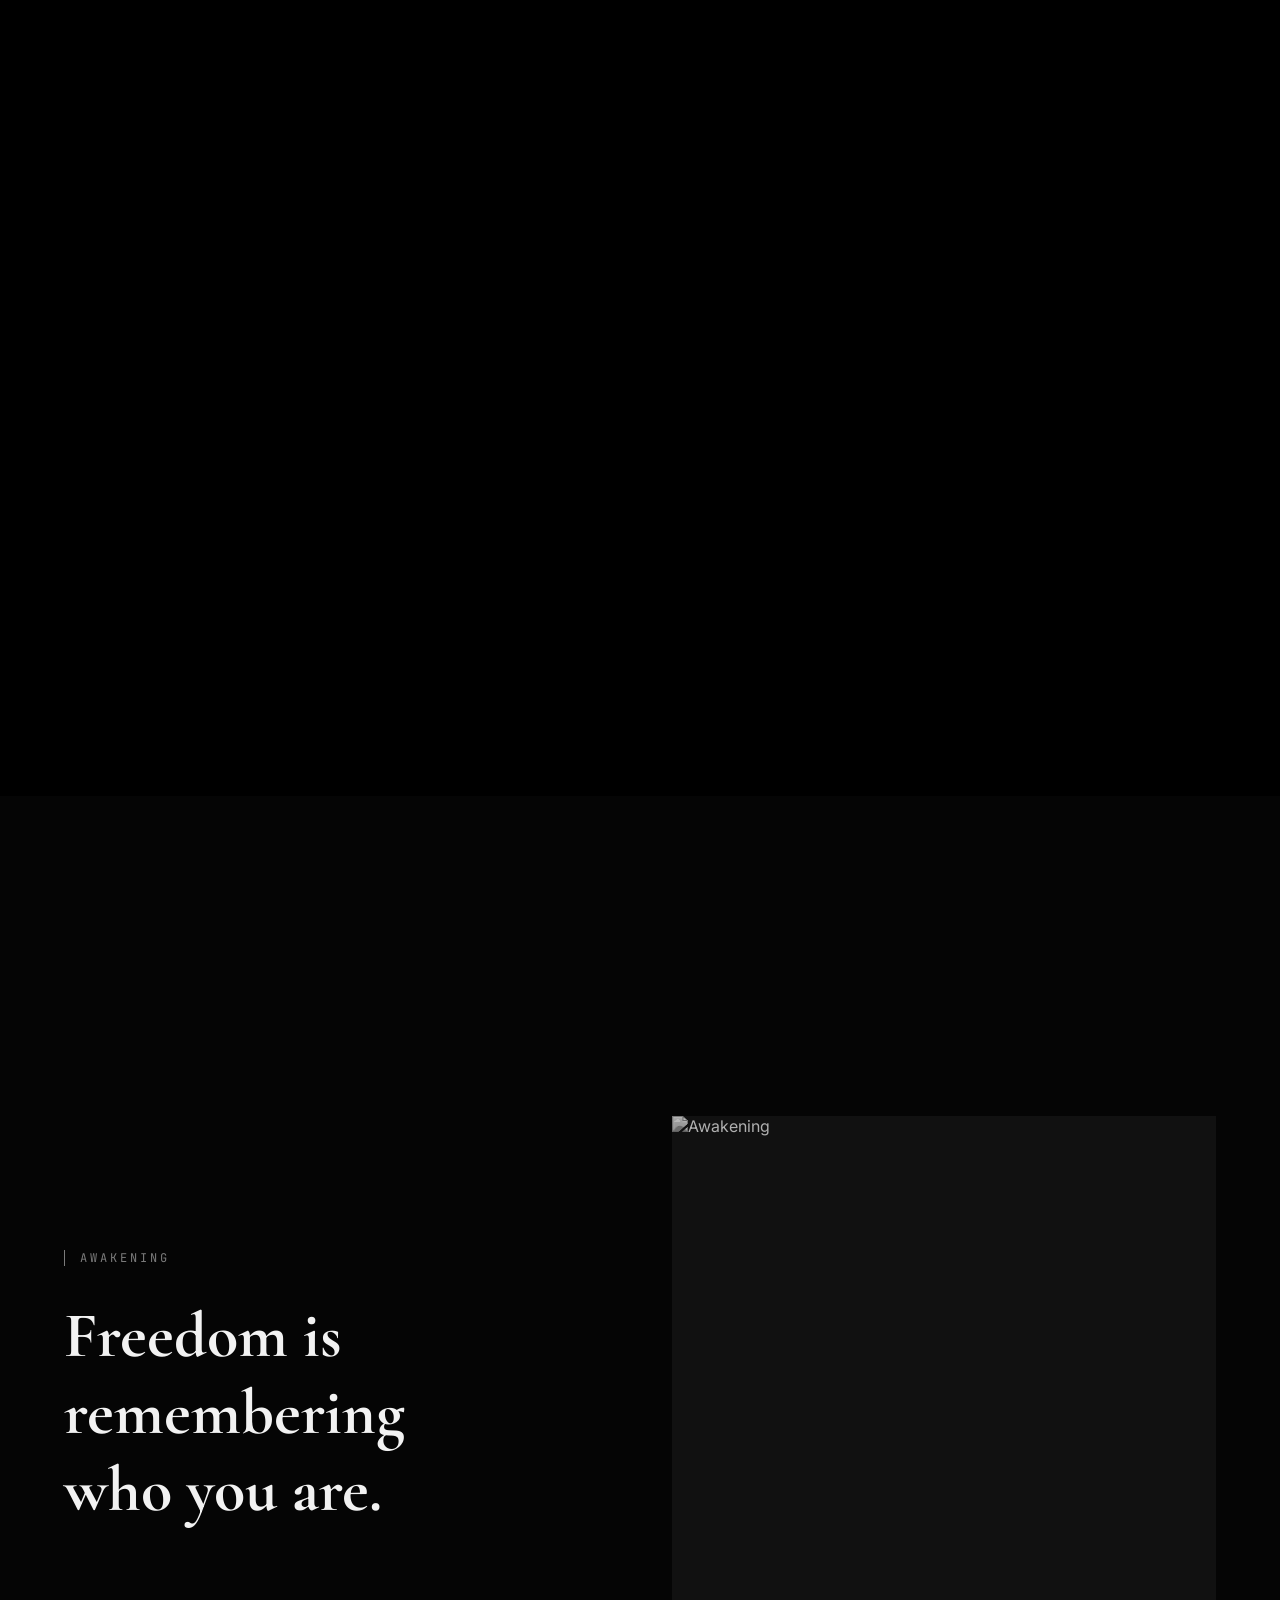
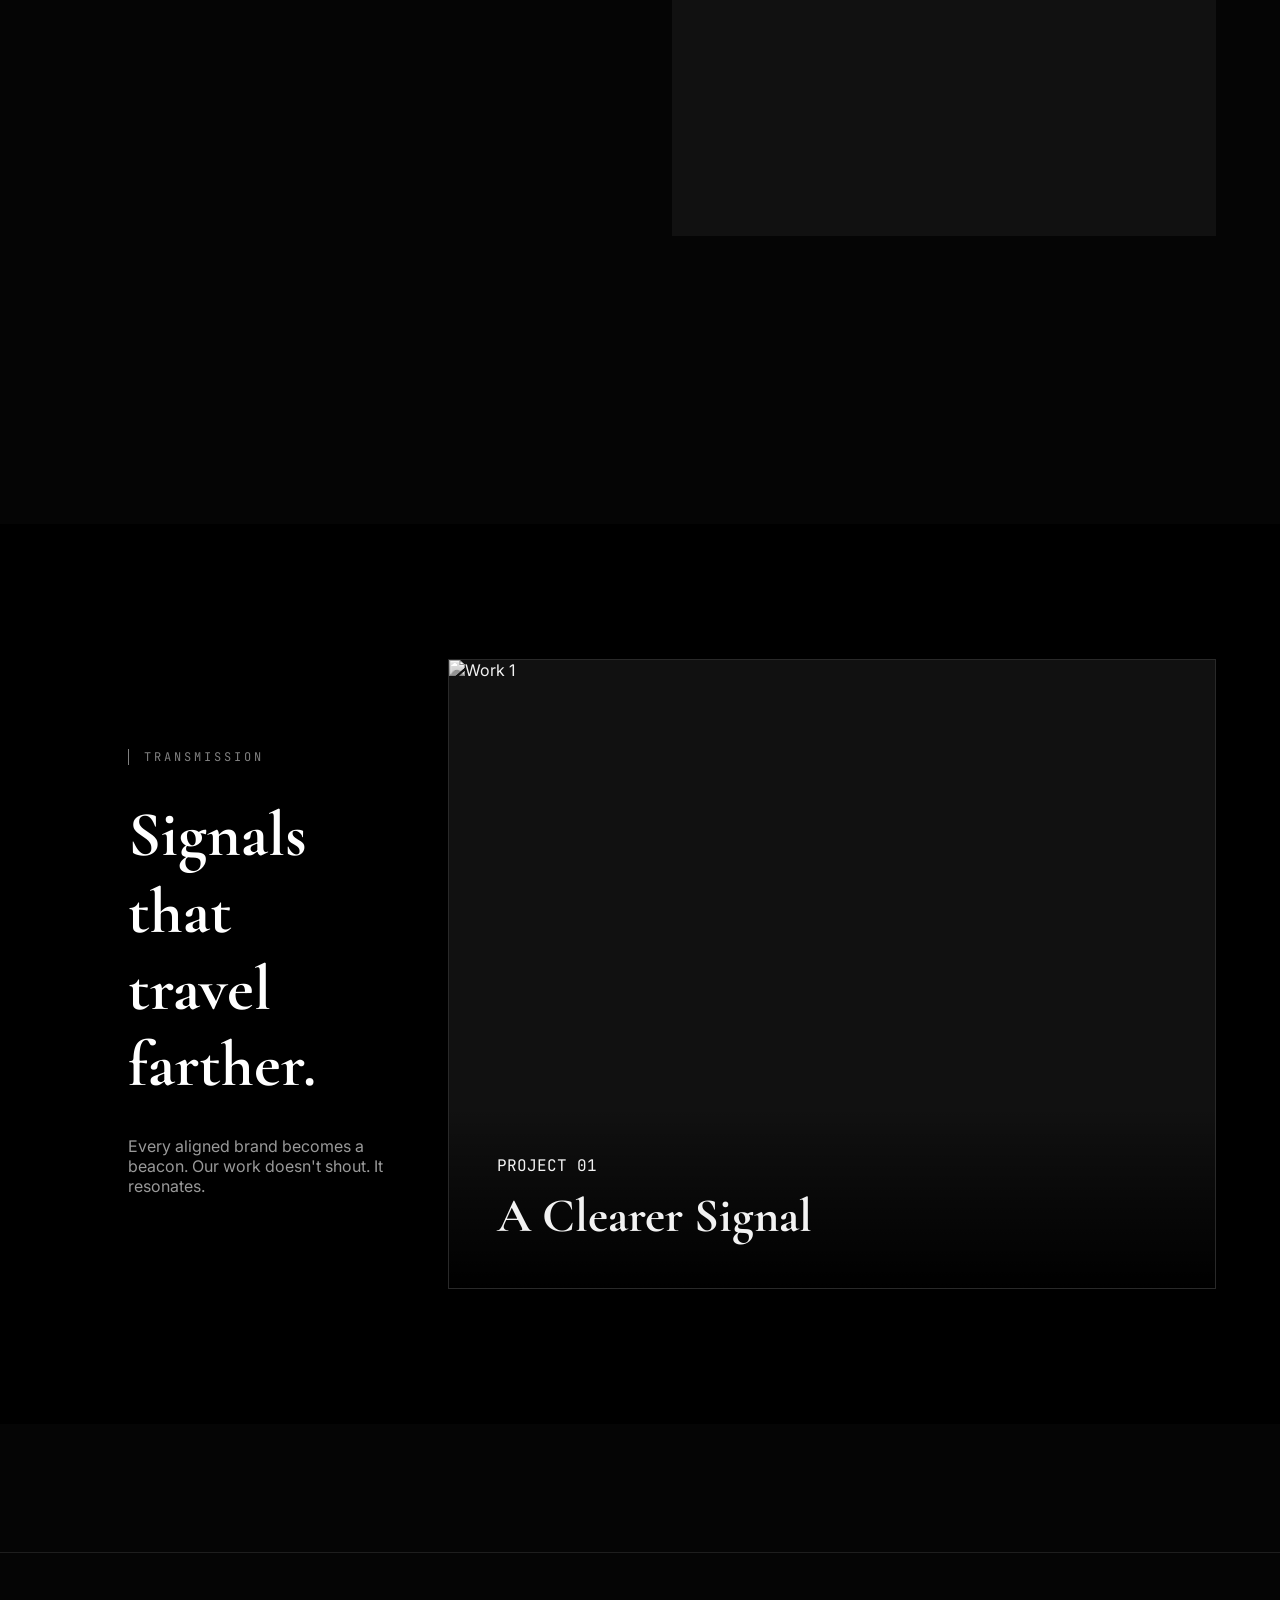
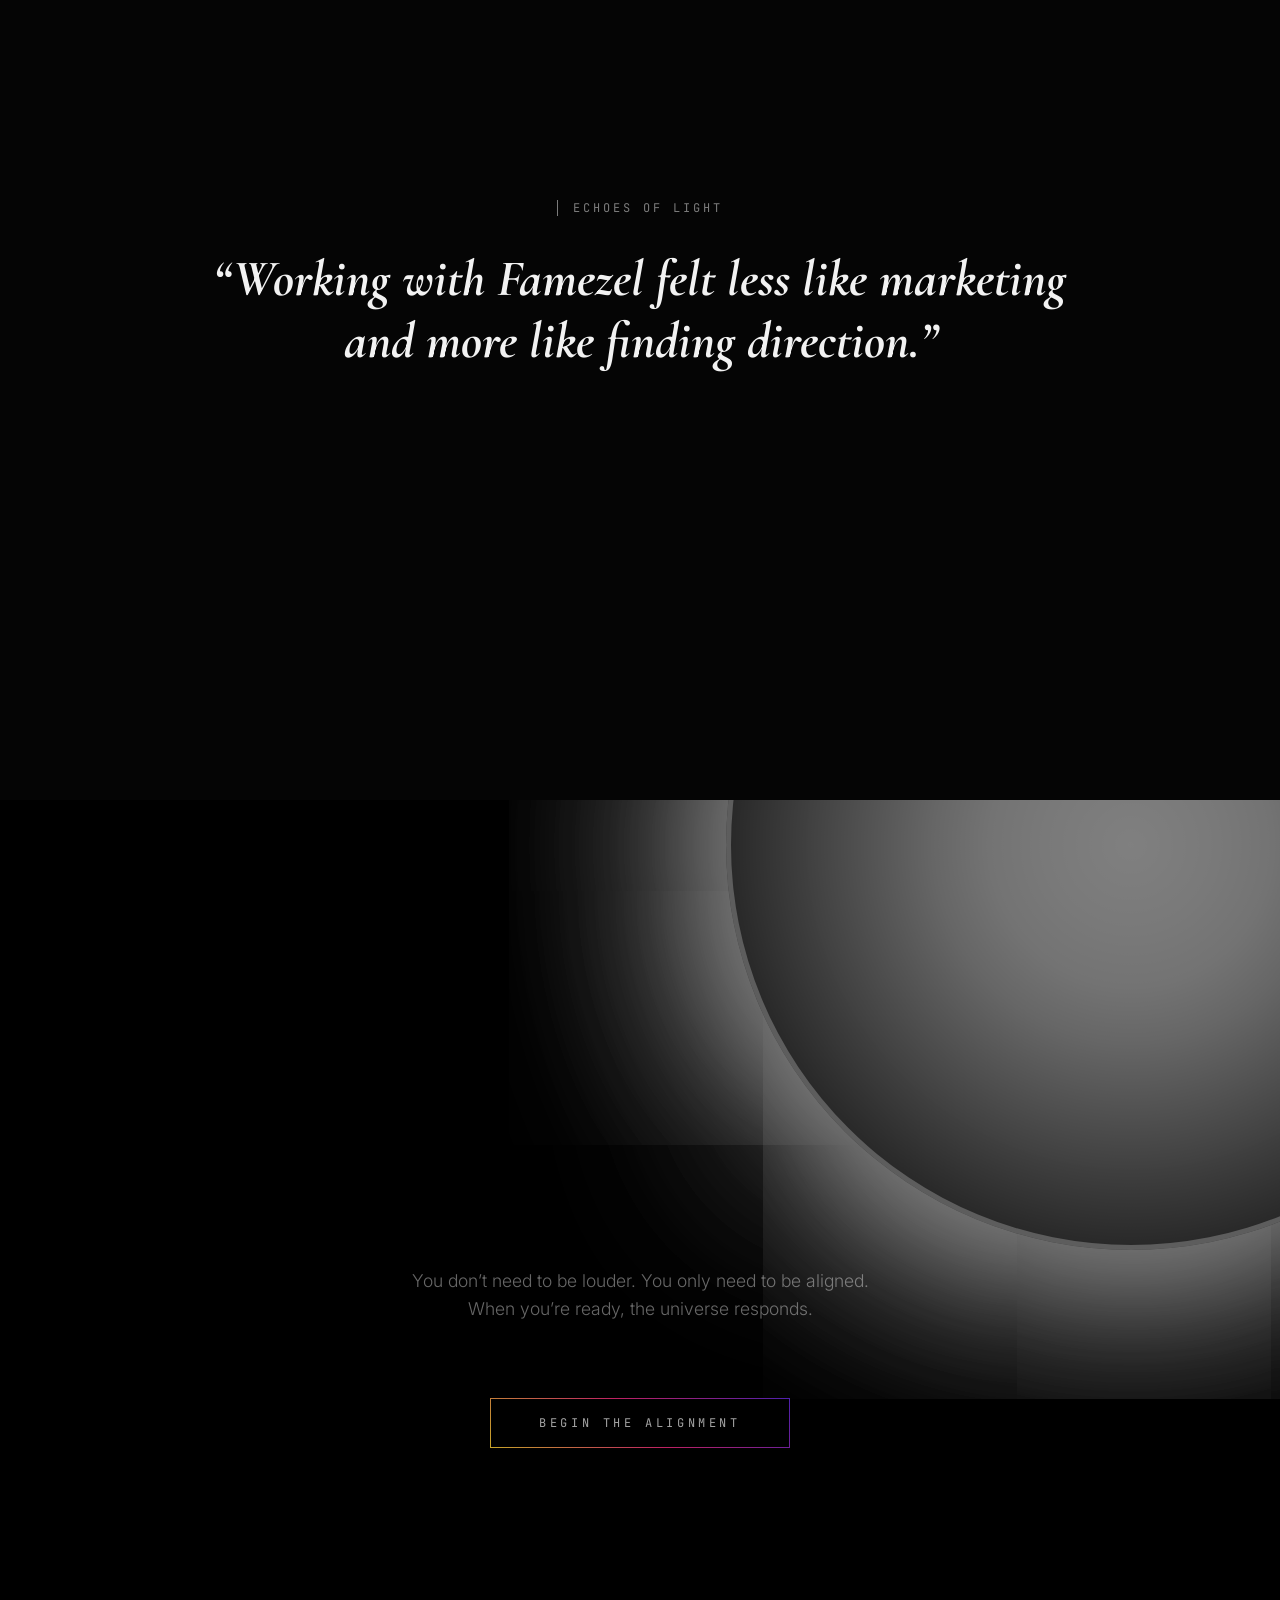
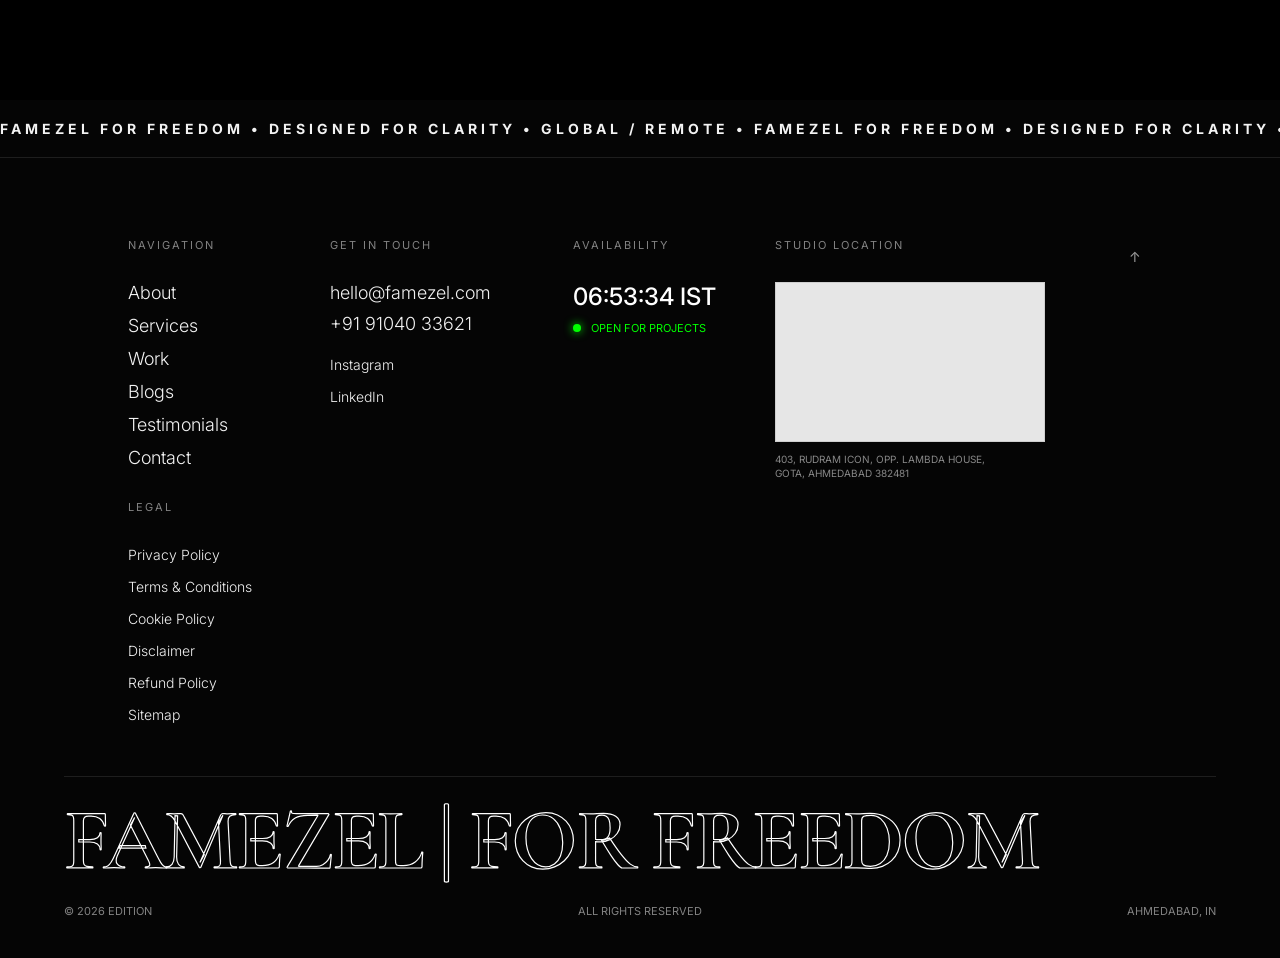
==== commit b784123b: "Update index.html" ====
--- a/index.html
+++ b/index.html
@@ -2002,7 +2002,7 @@
                 <div class="line-mask"><span class="line-mask-inner">of noise, not every</span></div>
                 <div class="line-mask"><span class="line-mask-inner"><span>voice</span> is seen.</span></div>
             </h1>
-            <p class="p-lead fade-up">Most brands speak louder. Very few are <span>recognized</span>.</p>
+            <p class="p-lead fade-up">Most brands speak louder. Very few<span>standout</span>.</p>
             <div style="margin-top: 2rem; font-family: var(--f-tech); font-size: 0.7rem; opacity: 0.4; letter-spacing: 0.1em; margin-bottom: 2rem;"
                 class="fade-up">
                 FREEDOM BEGINS WITH ALIGNMENT.
@@ -2015,9 +2015,9 @@
             <div class="signal-pulse"></div>
             <h2 class="h-sub split-lines">Something is <span>calling.</span></h2>
             <p class="p-lead fade-up">
-                Not everything that shines seeks attention. Some signals are meant for those ready to receive
+                Not everything that shines seeks attention. Some signals are meant for those who are ready to receive
                 them.<br><br>
-                At Famezel, we don’t manufacture visibility. We reveal it.
+                At Famezel, We don’t manufacture visibility. We reveal it.
             </p>
         </section>
 
@@ -2030,7 +2030,7 @@
                 <div class="val-item fade-up">
                     <div class="val-particle"></div>
                     <div class="val-particle"></div>
-                    <div class="val-number">01</div>
+                    
                     <div class="val-content">
                         <div class="val-title">Value 01</div>
                         <div class="val-text">Clarity over noise</div>
@@ -2039,7 +2039,7 @@
                 <div class="val-item fade-up">
                     <div class="val-particle"></div>
                     <div class="val-particle"></div>
-                    <div class="val-number">02</div>
+                    
                     <div class="val-content">
                         <div class="val-title">Value 02</div>
                         <div class="val-text">Purpose over performance</div>
@@ -2048,7 +2048,7 @@
                 <div class="val-item fade-up">
                     <div class="val-particle"></div>
                     <div class="val-particle"></div>
-                    <div class="val-number">03</div>
+                    
                     <div class="val-content">
                         <div class="val-title">Value 03</div>
                         <div class="val-text">Structure that supports freedom</div>
@@ -2057,7 +2057,7 @@
                 <div class="val-item fade-up">
                     <div class="val-particle"></div>
                     <div class="val-particle"></div>
-                    <div class="val-number">04</div>
+                
                     <div class="val-content">
                         <div class="val-title">Value 04</div>
                         <div class="val-text">Growth with responsibility</div>
@@ -2069,7 +2069,7 @@
         <section class="scene-services">
             <div class="chapter-marker">Alignment</div>
             <h2 class="h-sub split-lines">Alignment creates <span>momentum</span>.</h2>
-            <p class="p-lead fade-up" style="margin-bottom: 4rem;">When purpose meets structure, growth becomes natural.
+            <p class="p-lead fade-up" style="margin-bottom;">When purpose meets structure, growth becomes natural.
             </p>
 
             <a href="services.html" class="service-list-item fade-up">
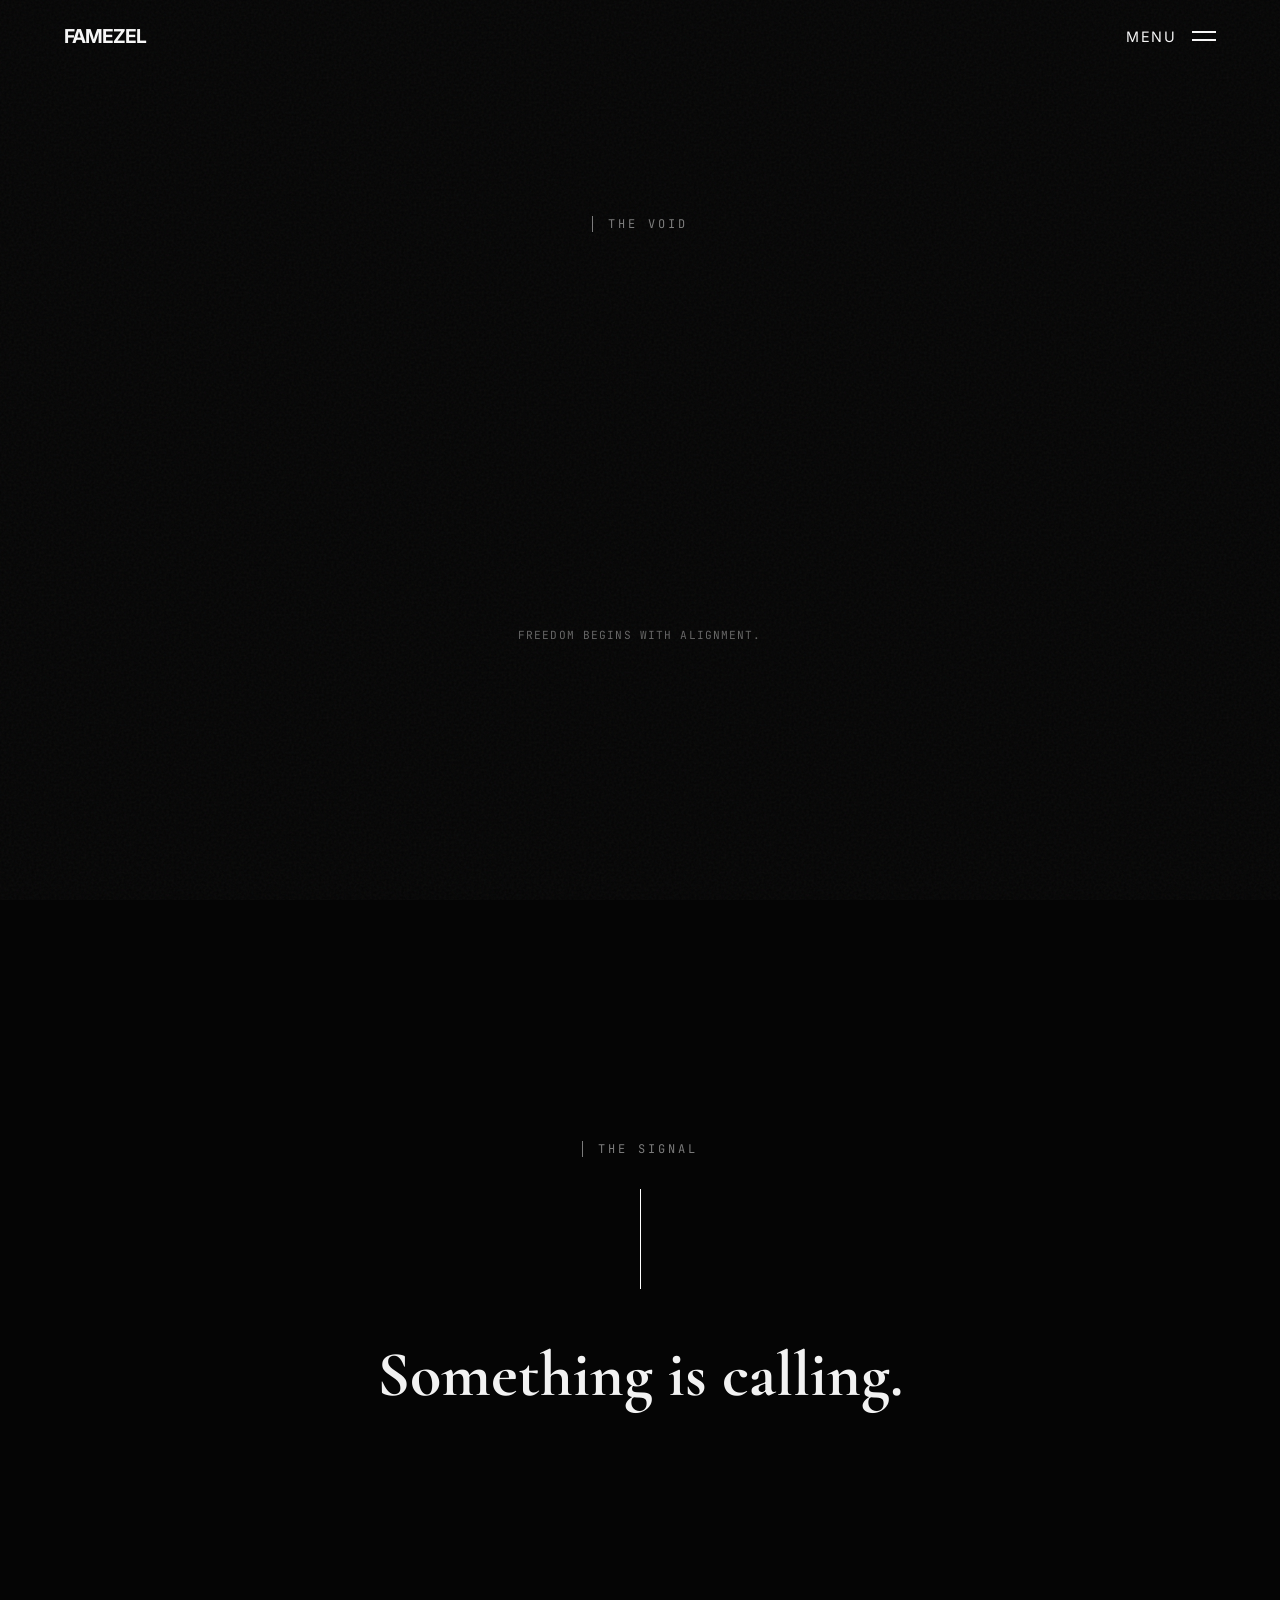
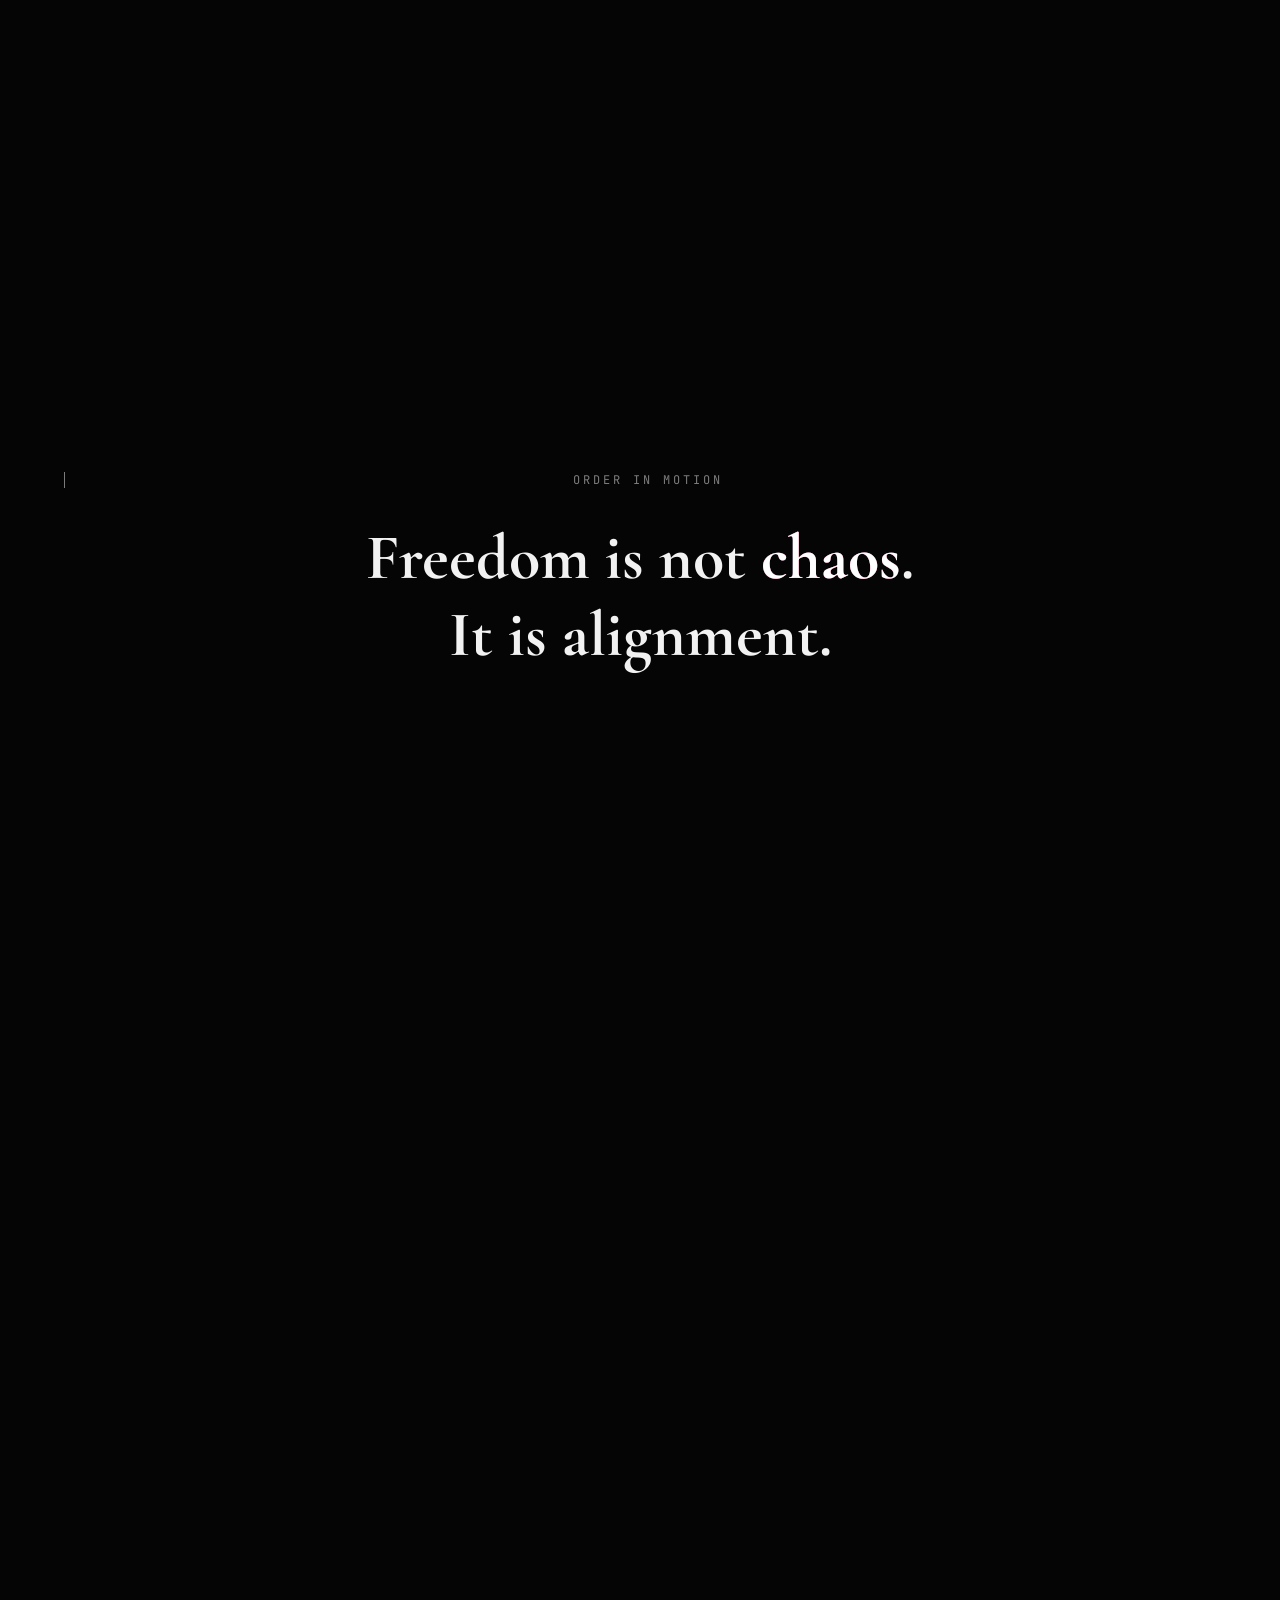
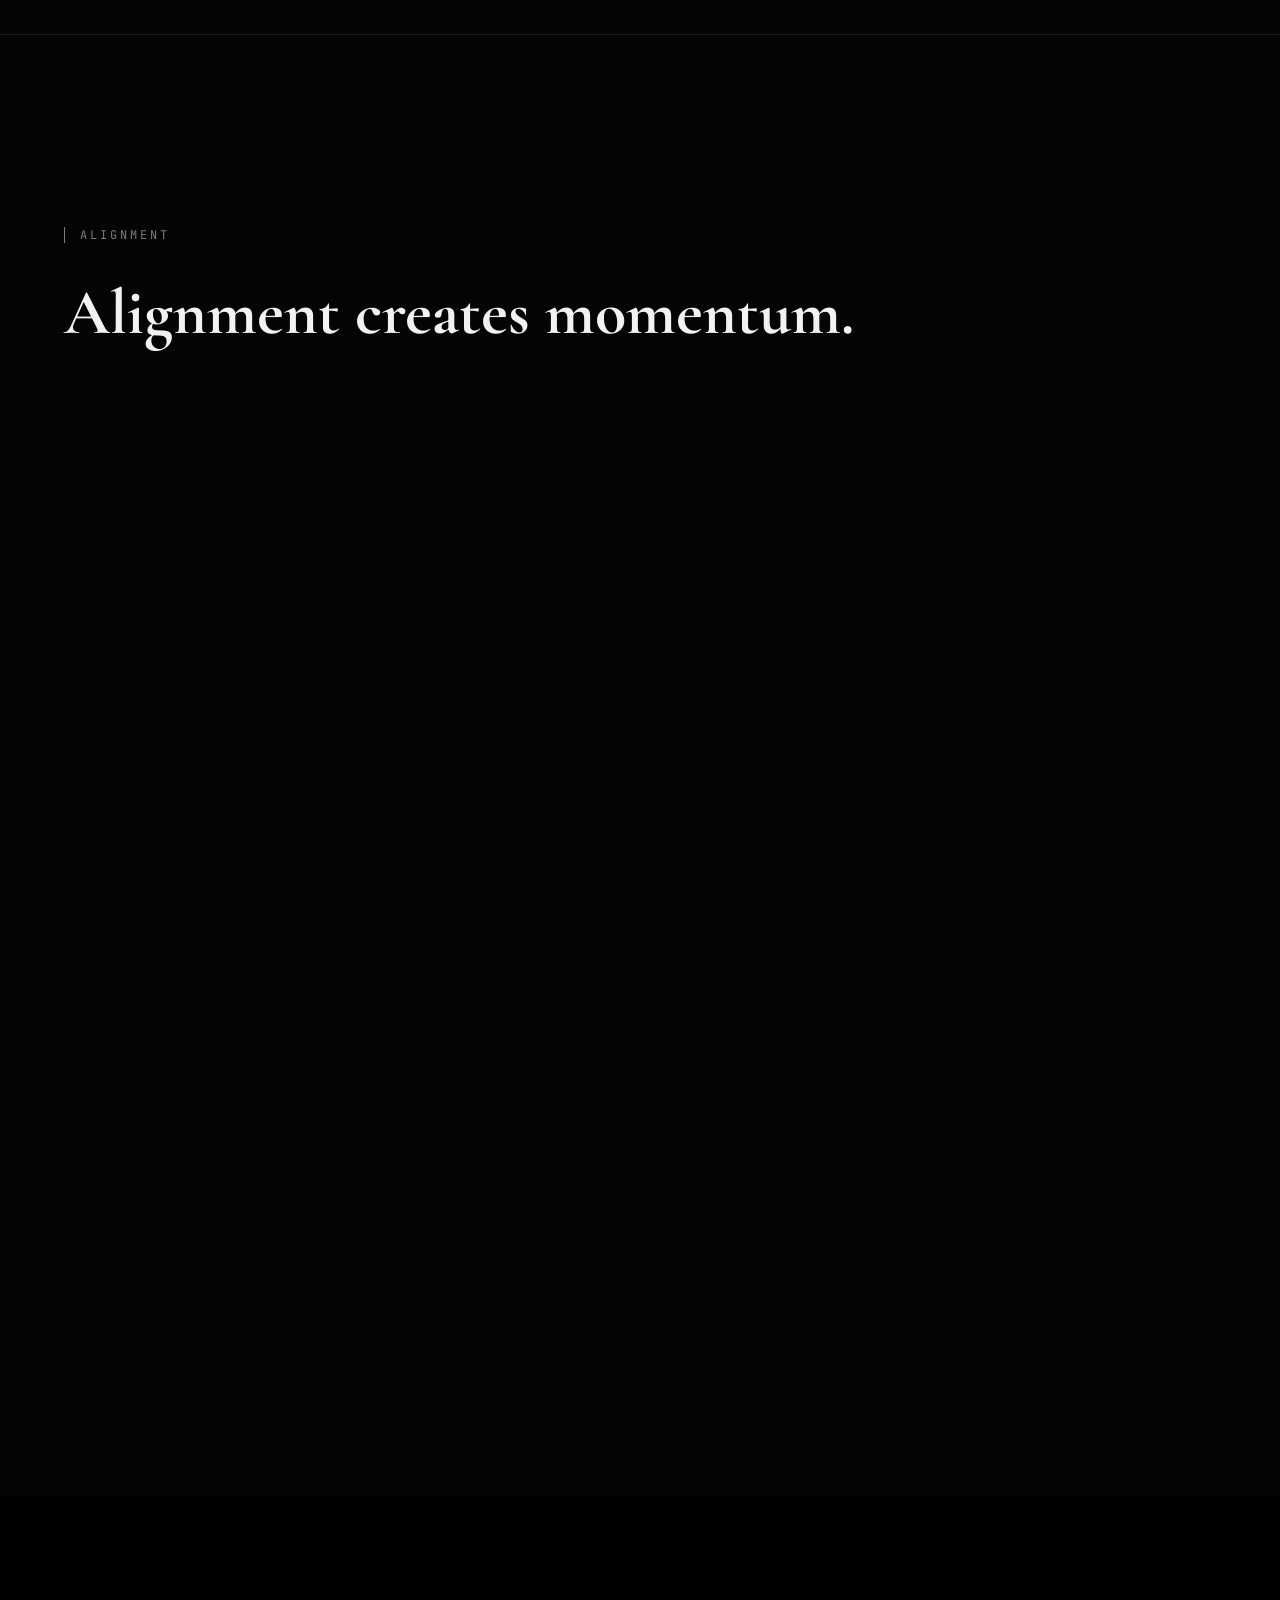
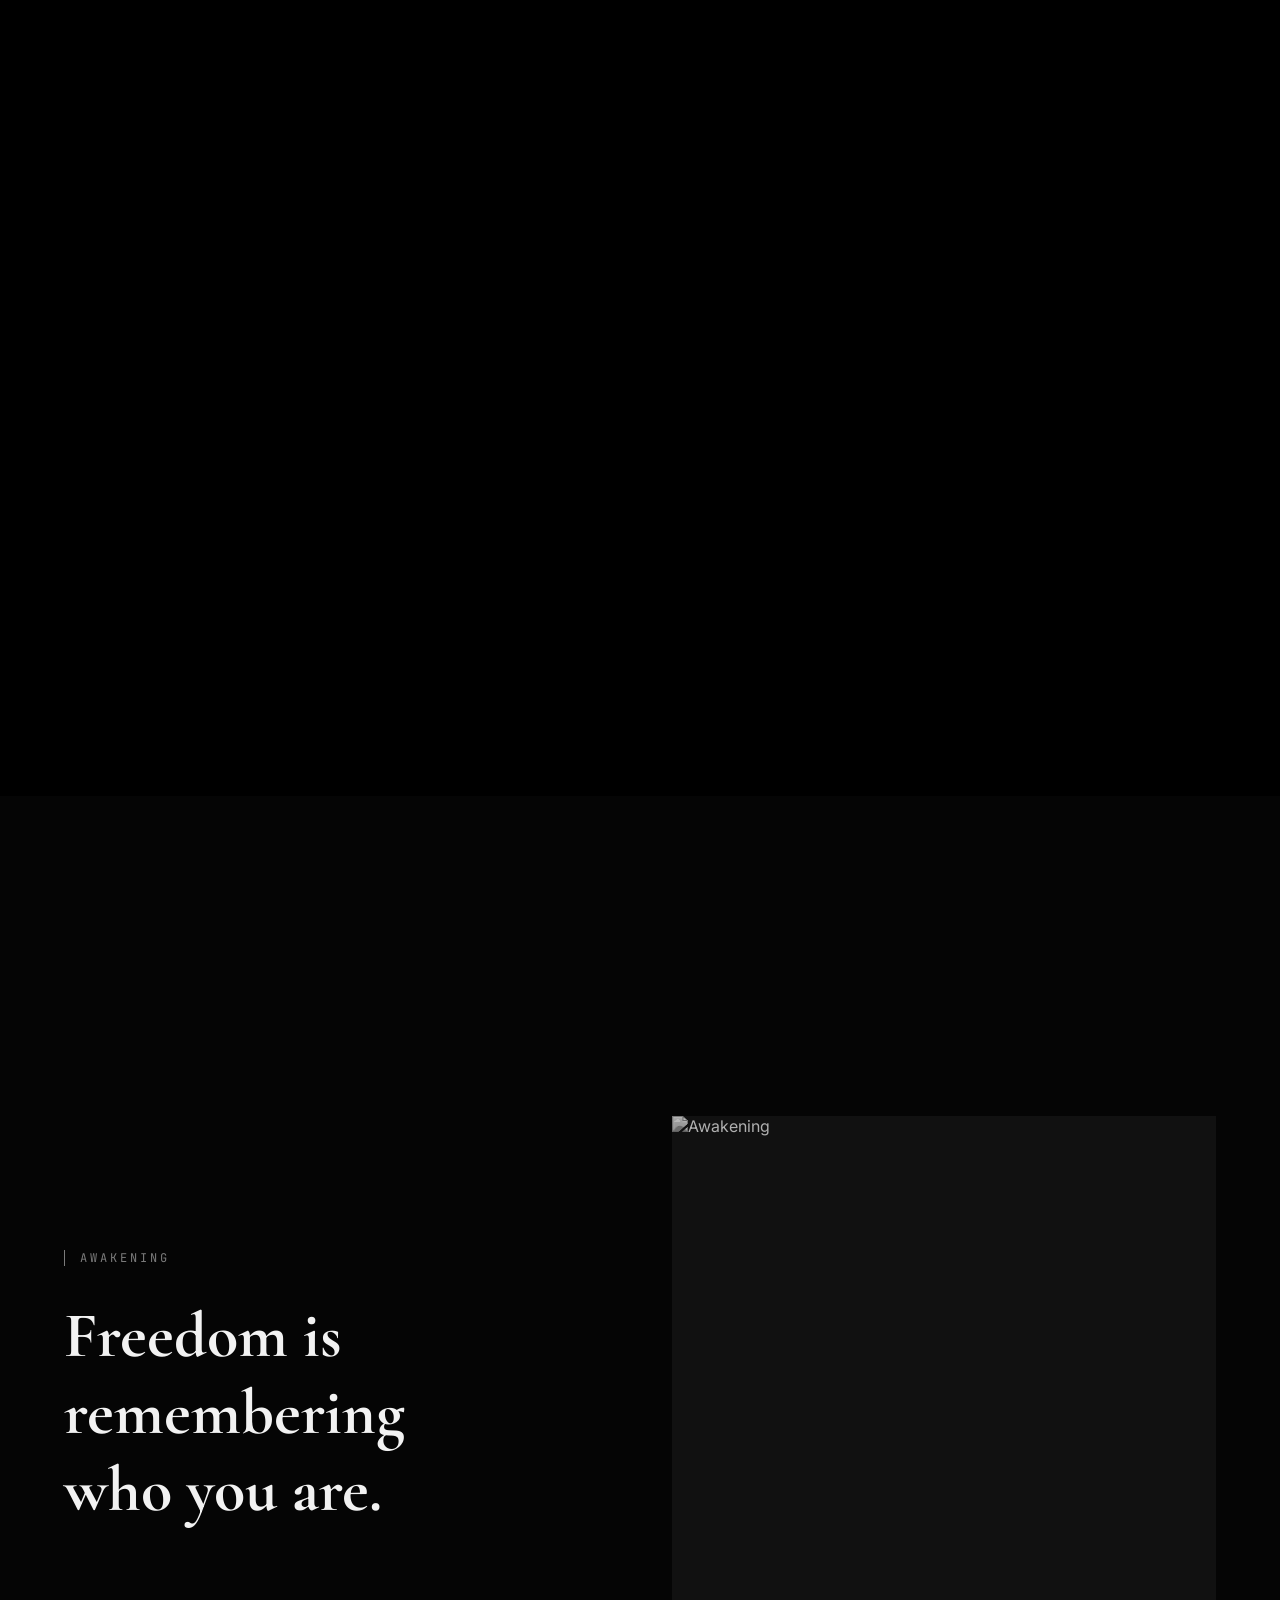
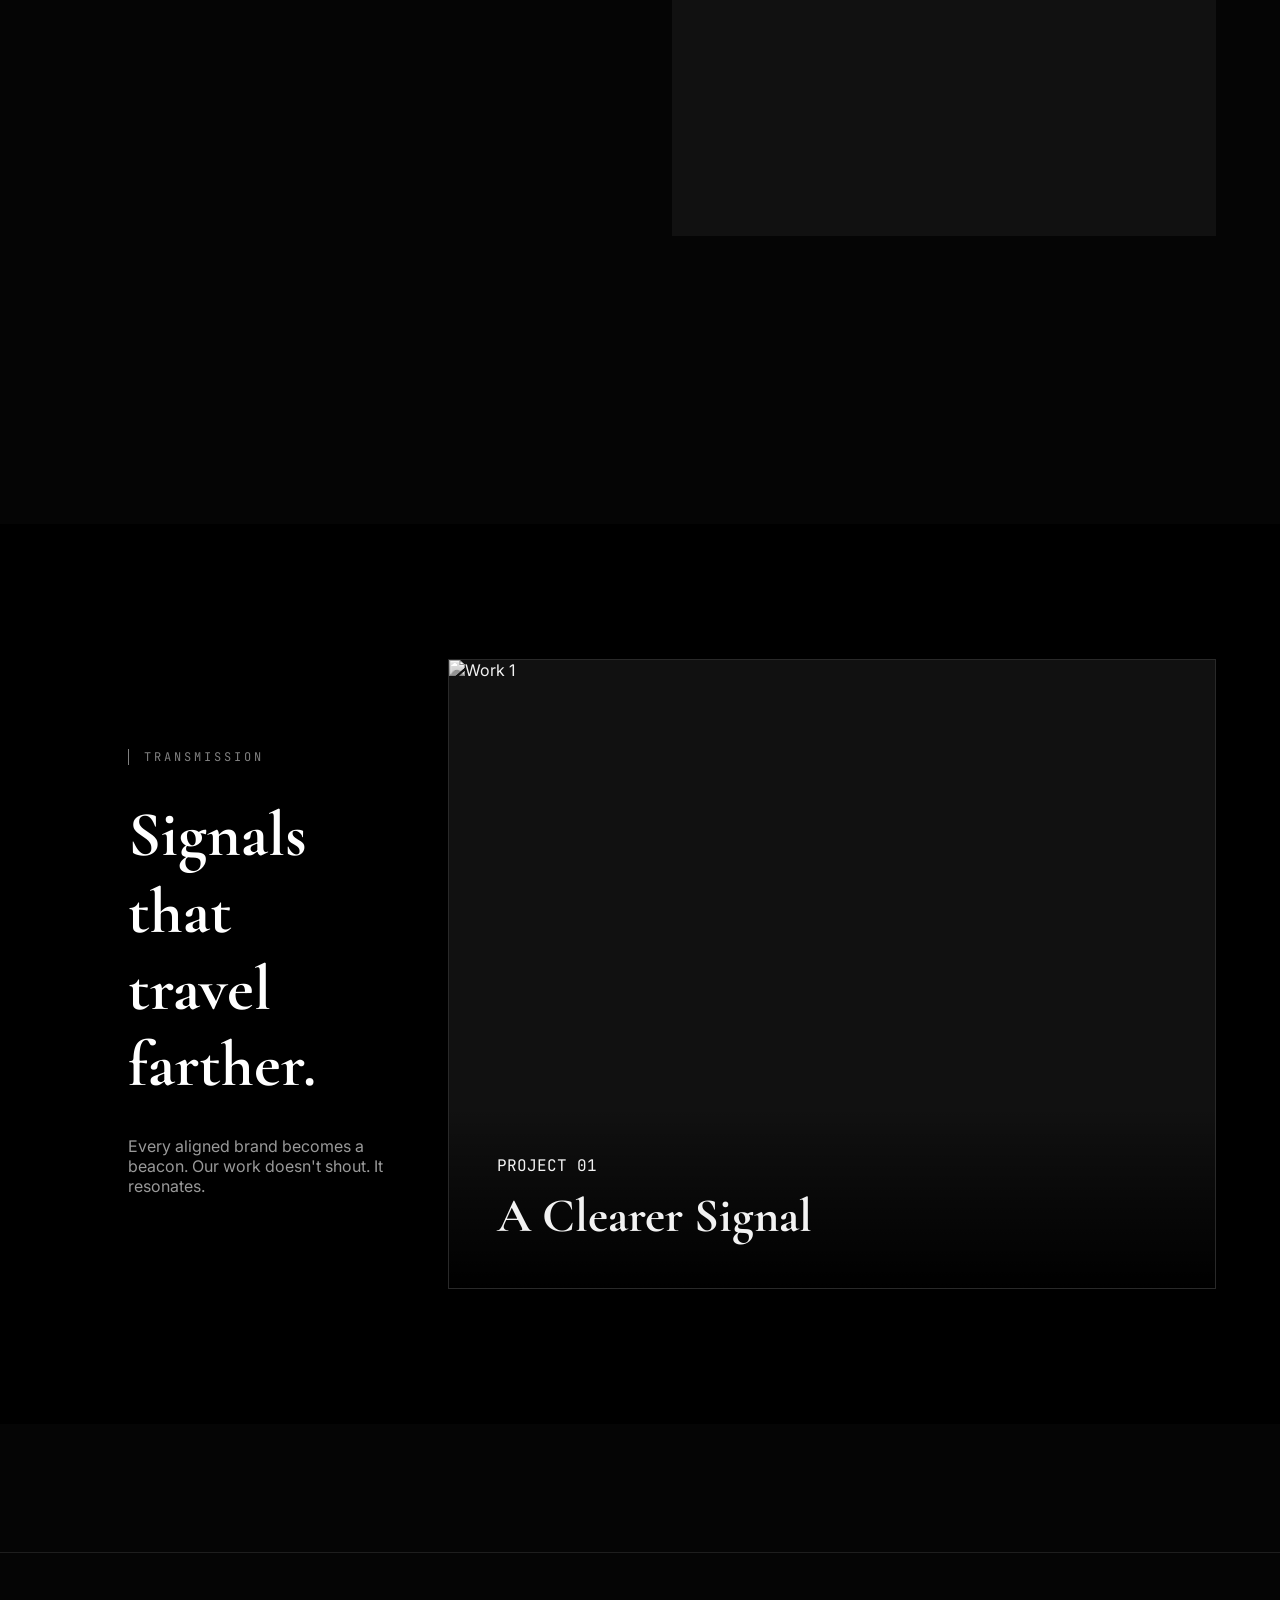
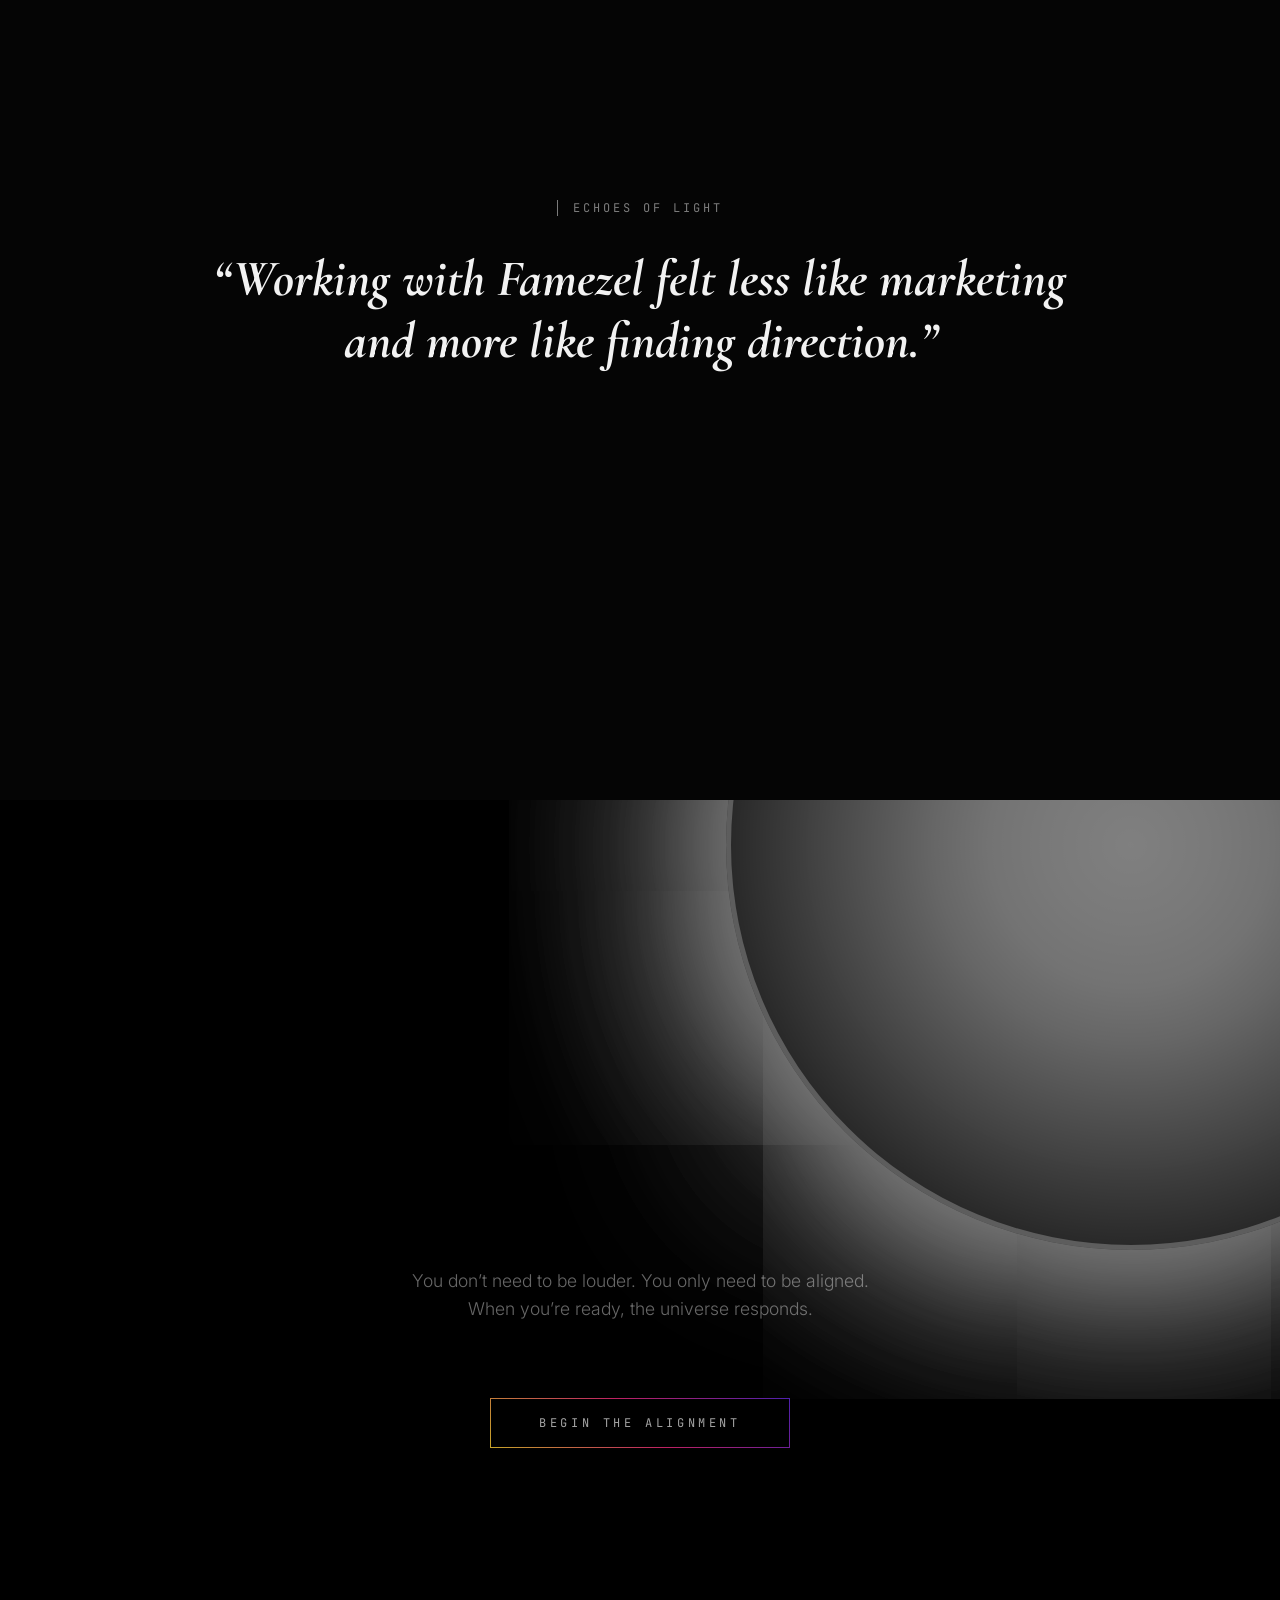
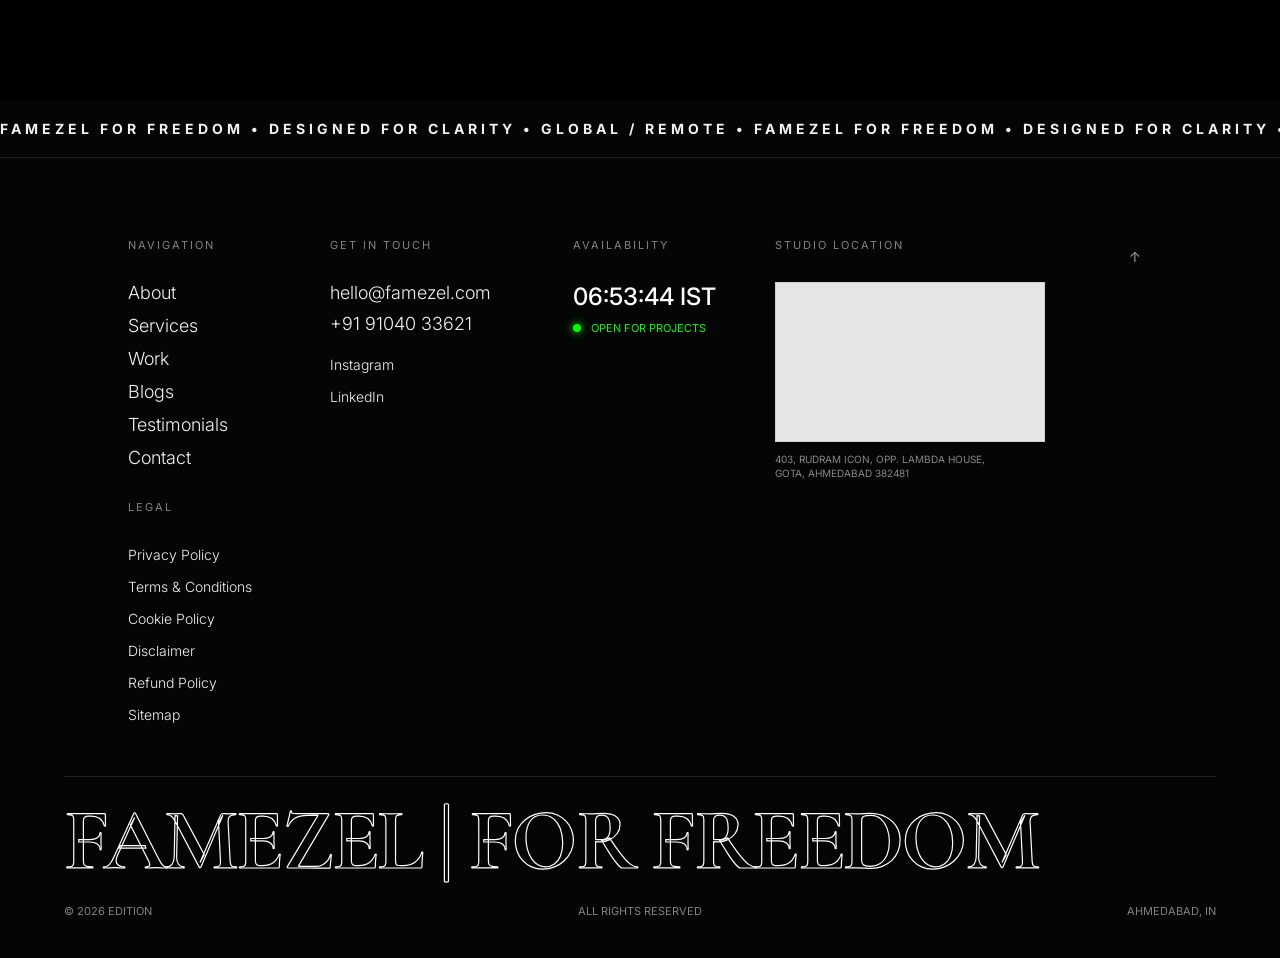
==== commit 1eff6608: "Update index.html" ====
--- a/index.html
+++ b/index.html
@@ -679,7 +679,7 @@
         .alignment-text {
             position: relative;
             display: inline-block;
-            animation: subtleSlide 2s ease-in-out infinite;
+            animation: subtleSlide 1s ease-in-out infinite;
             will-change: transform;
             transform: translateZ(0);
         }
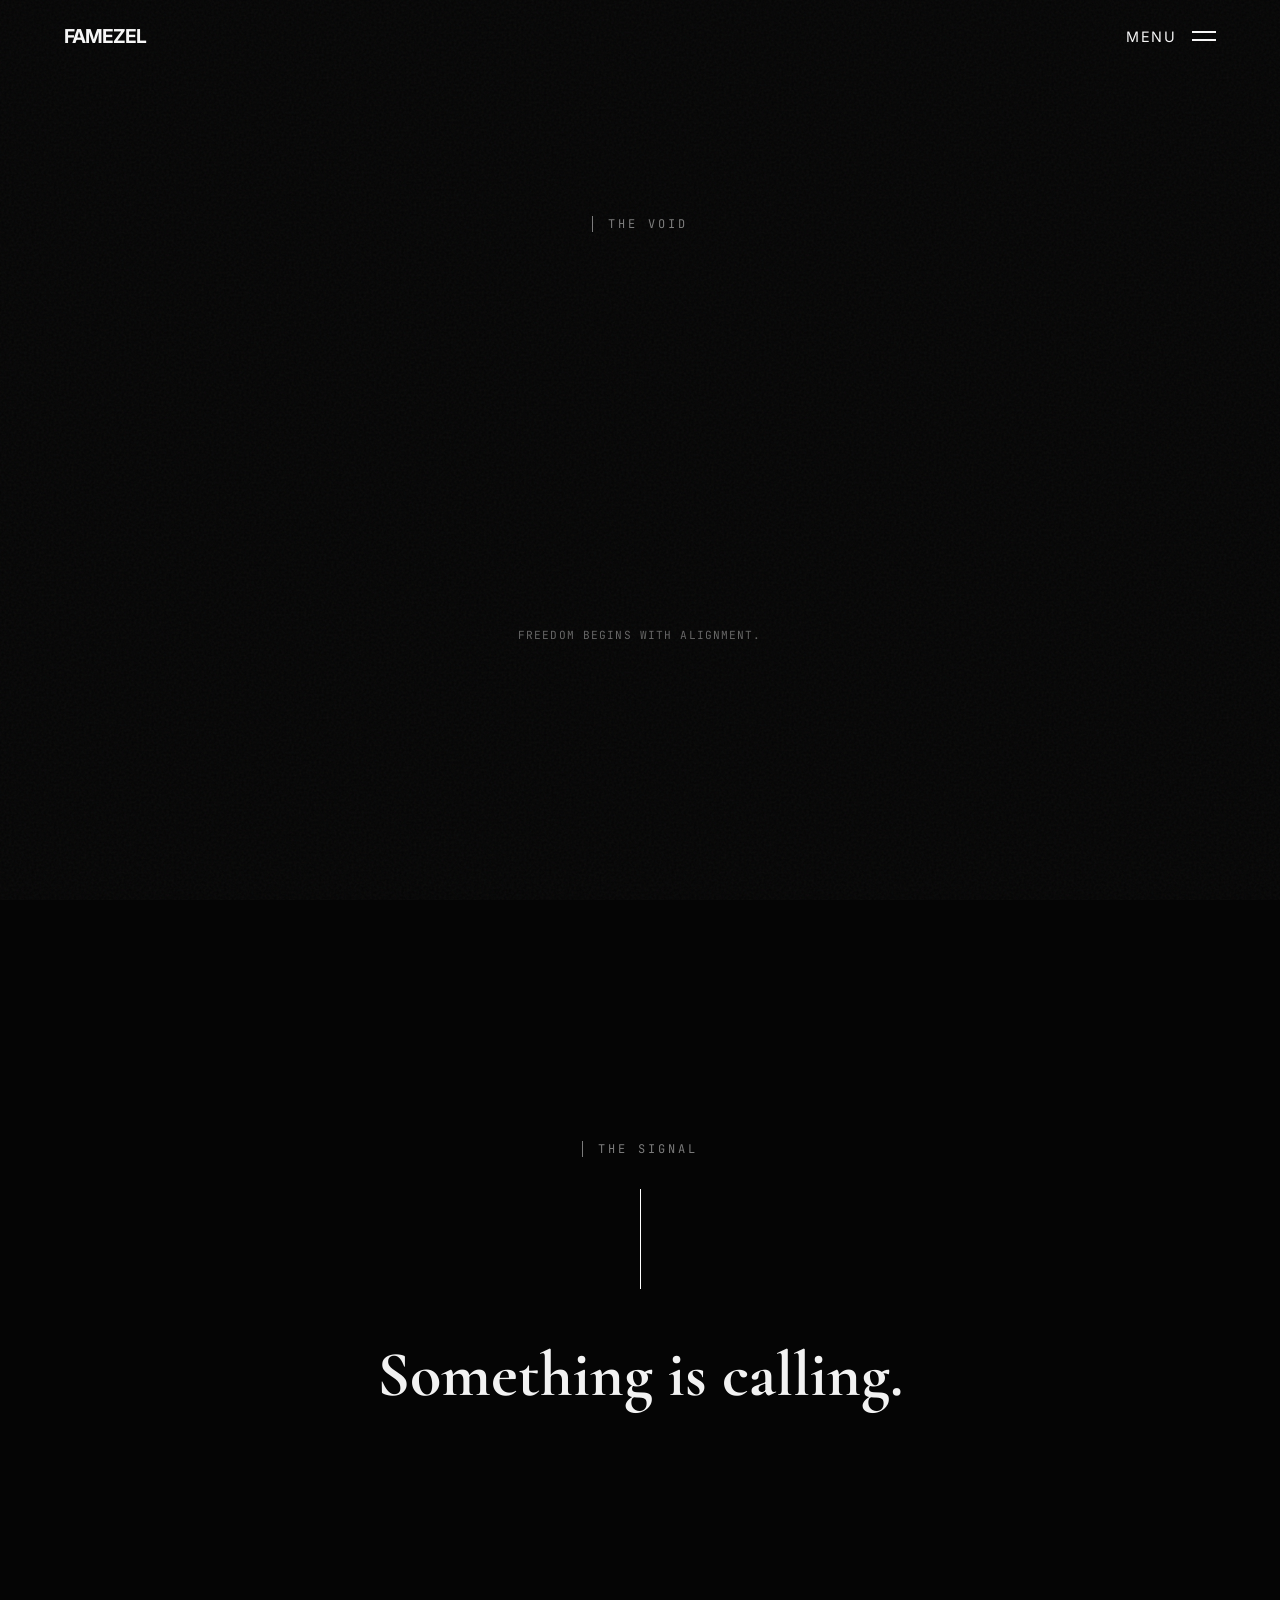
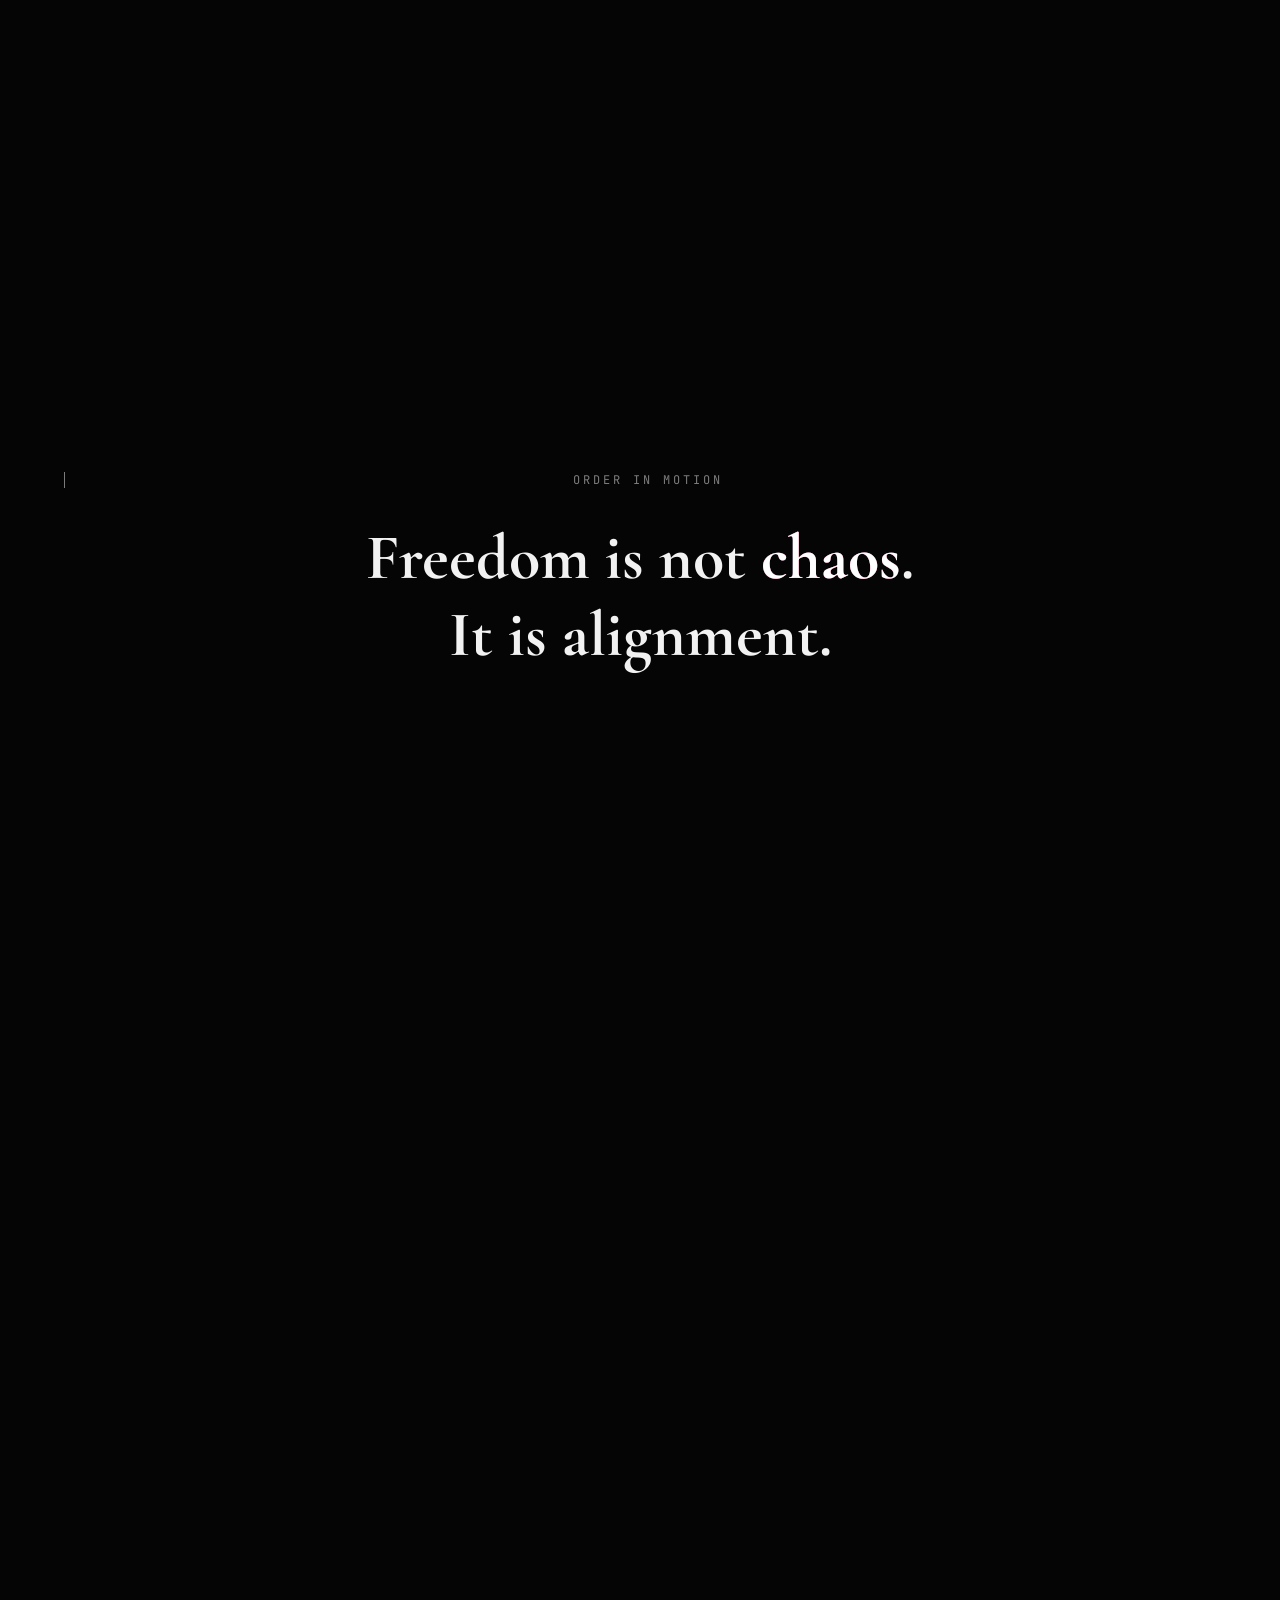
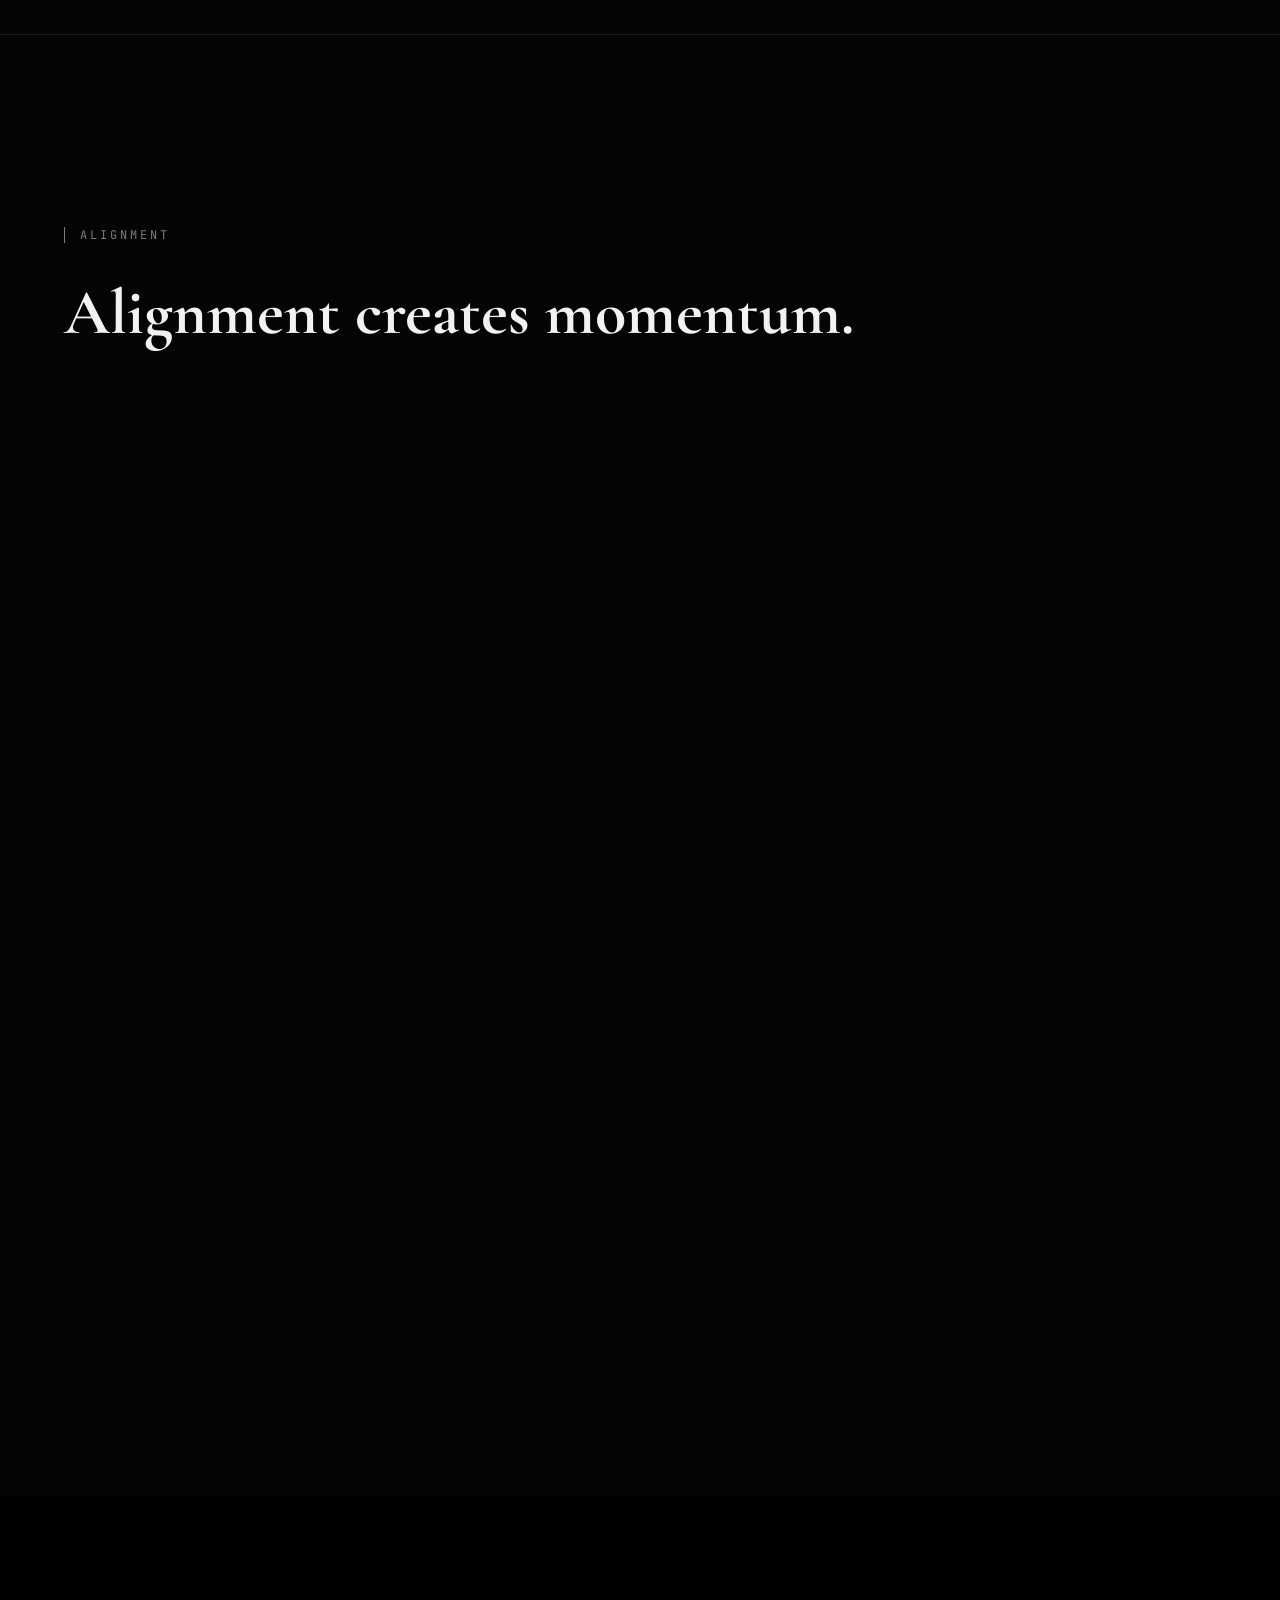
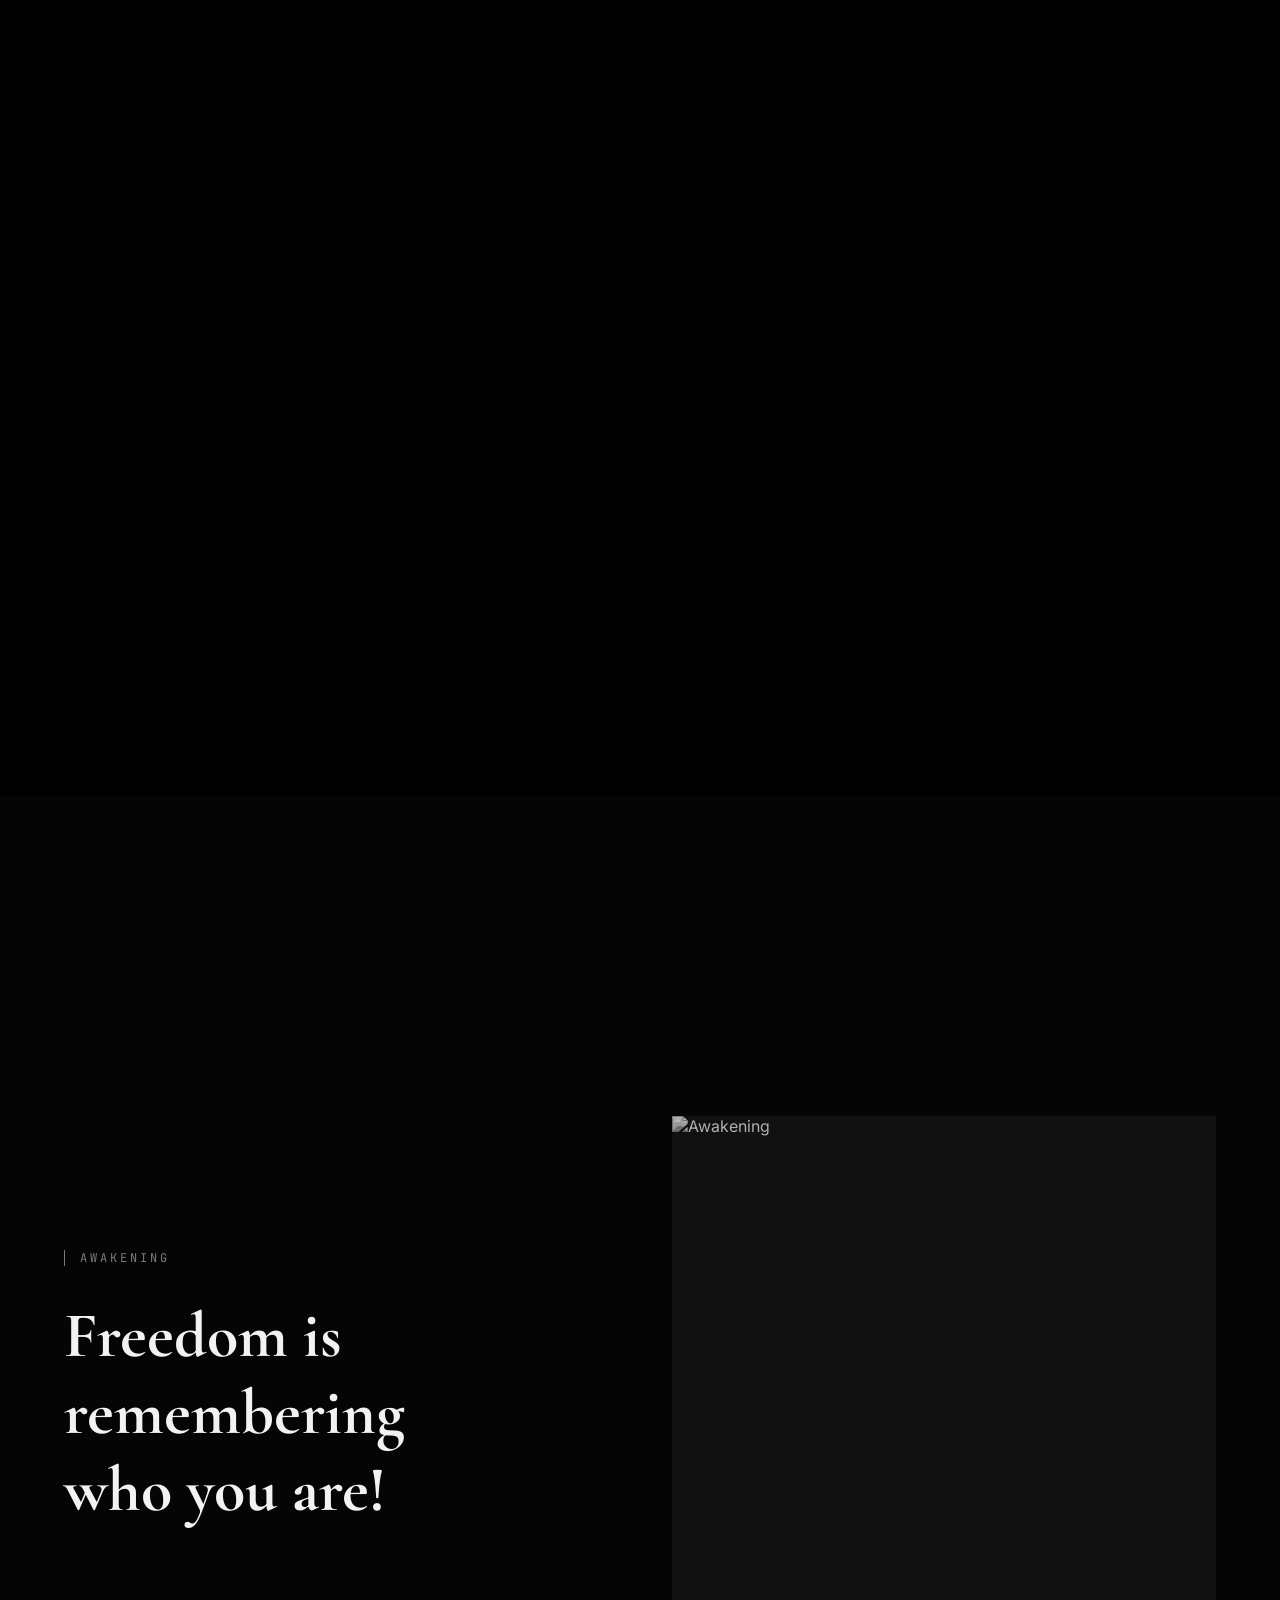
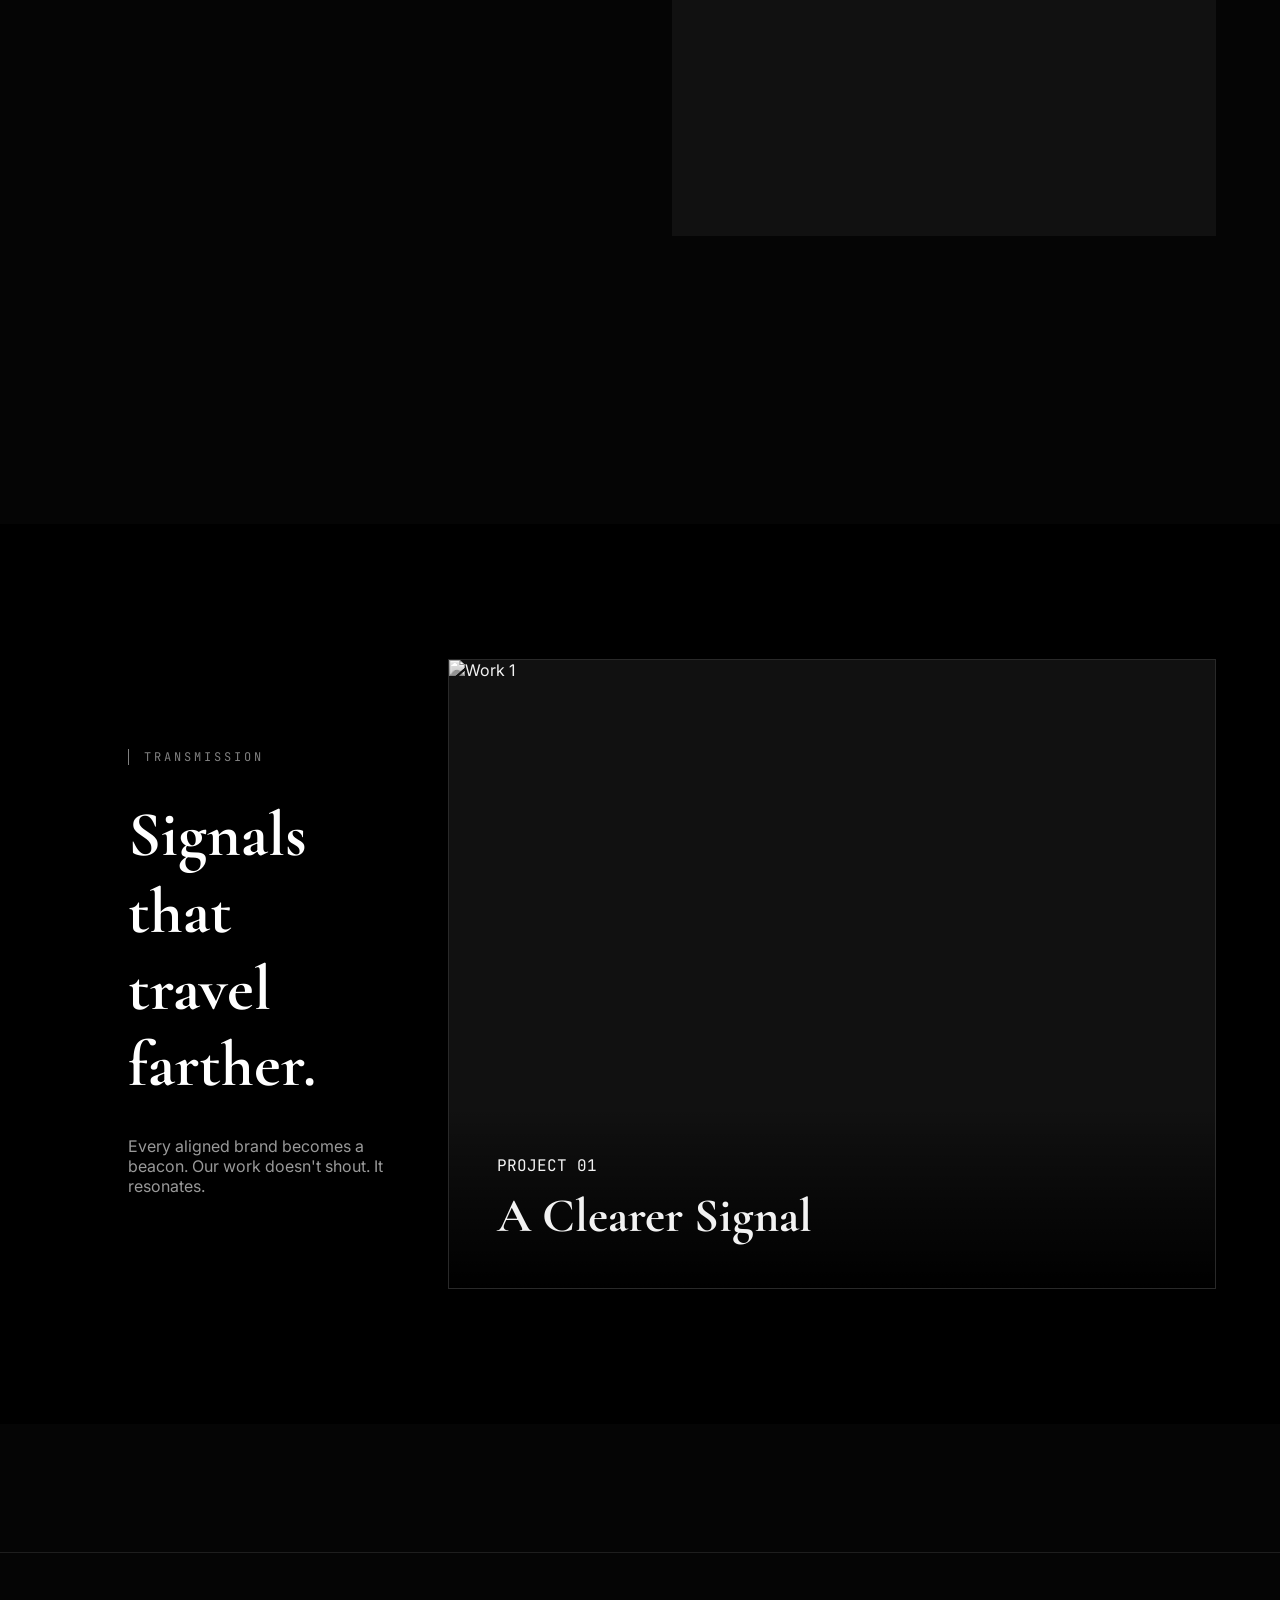
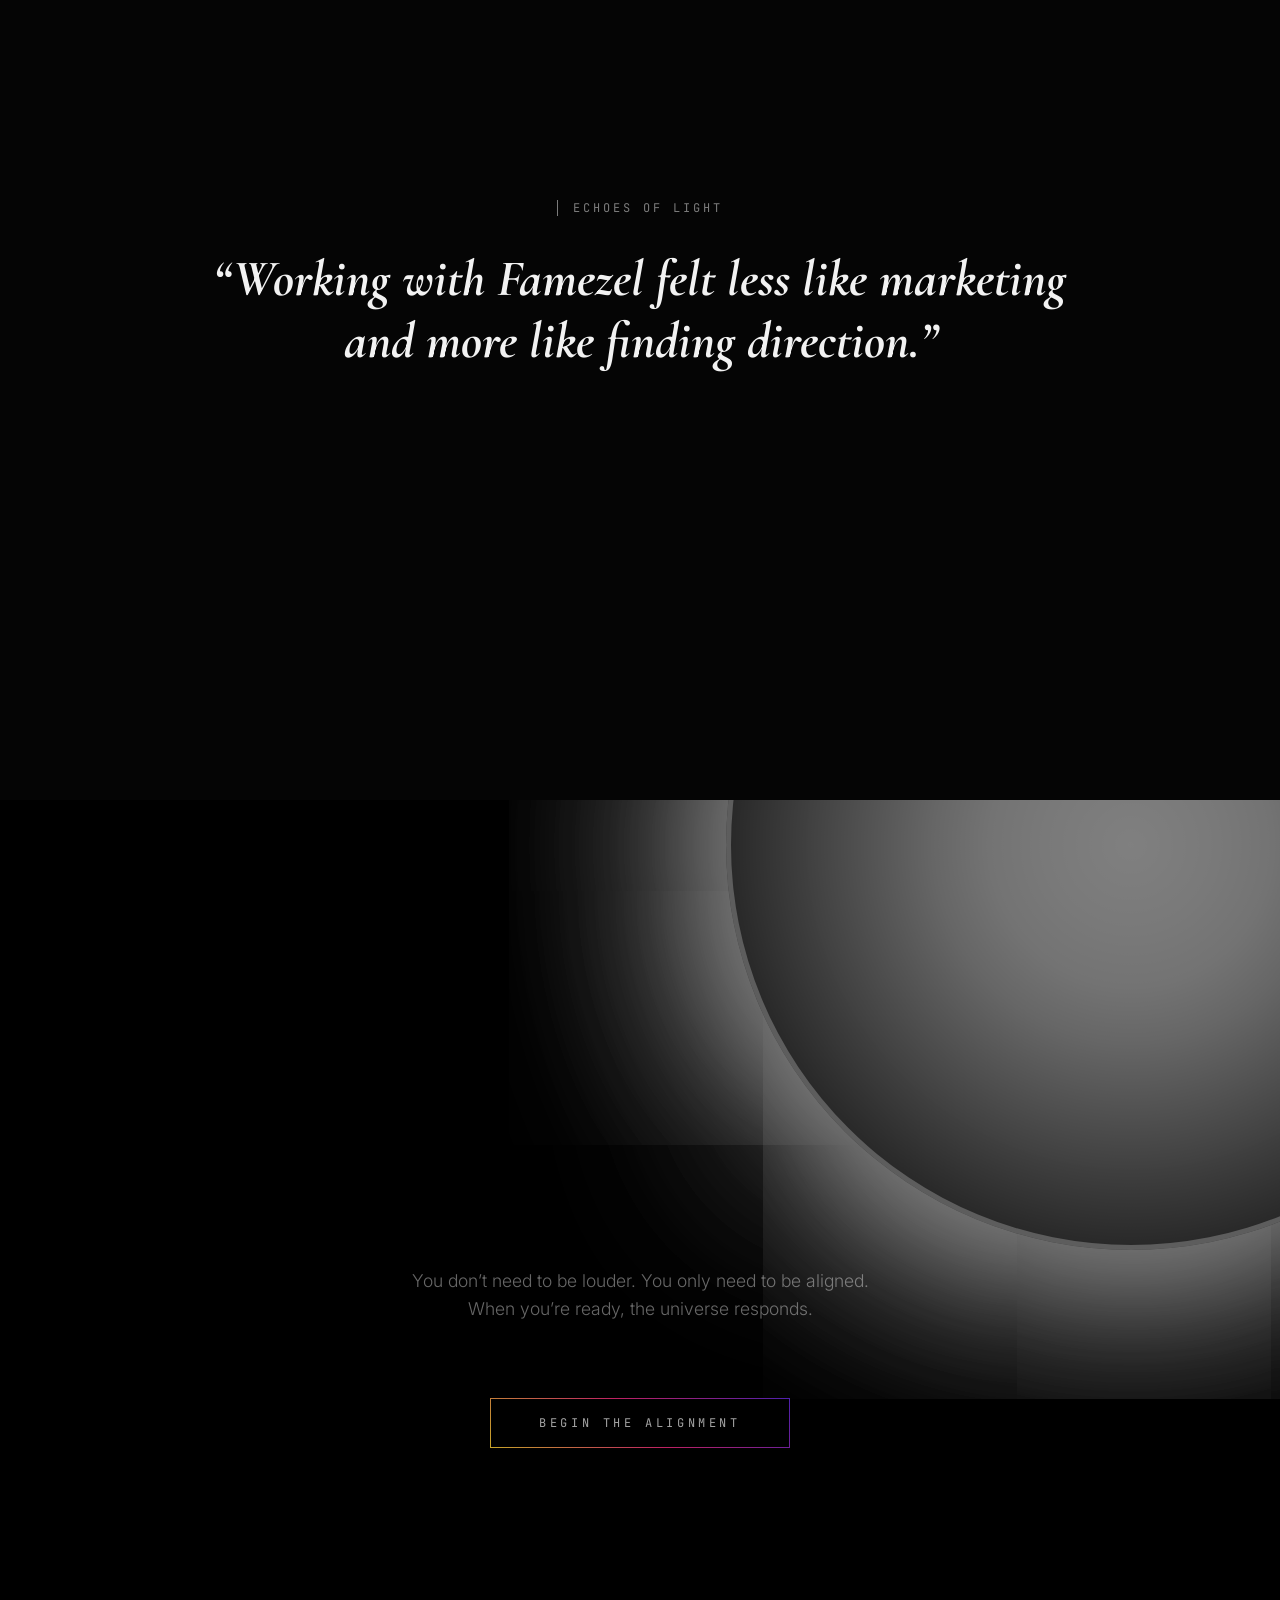
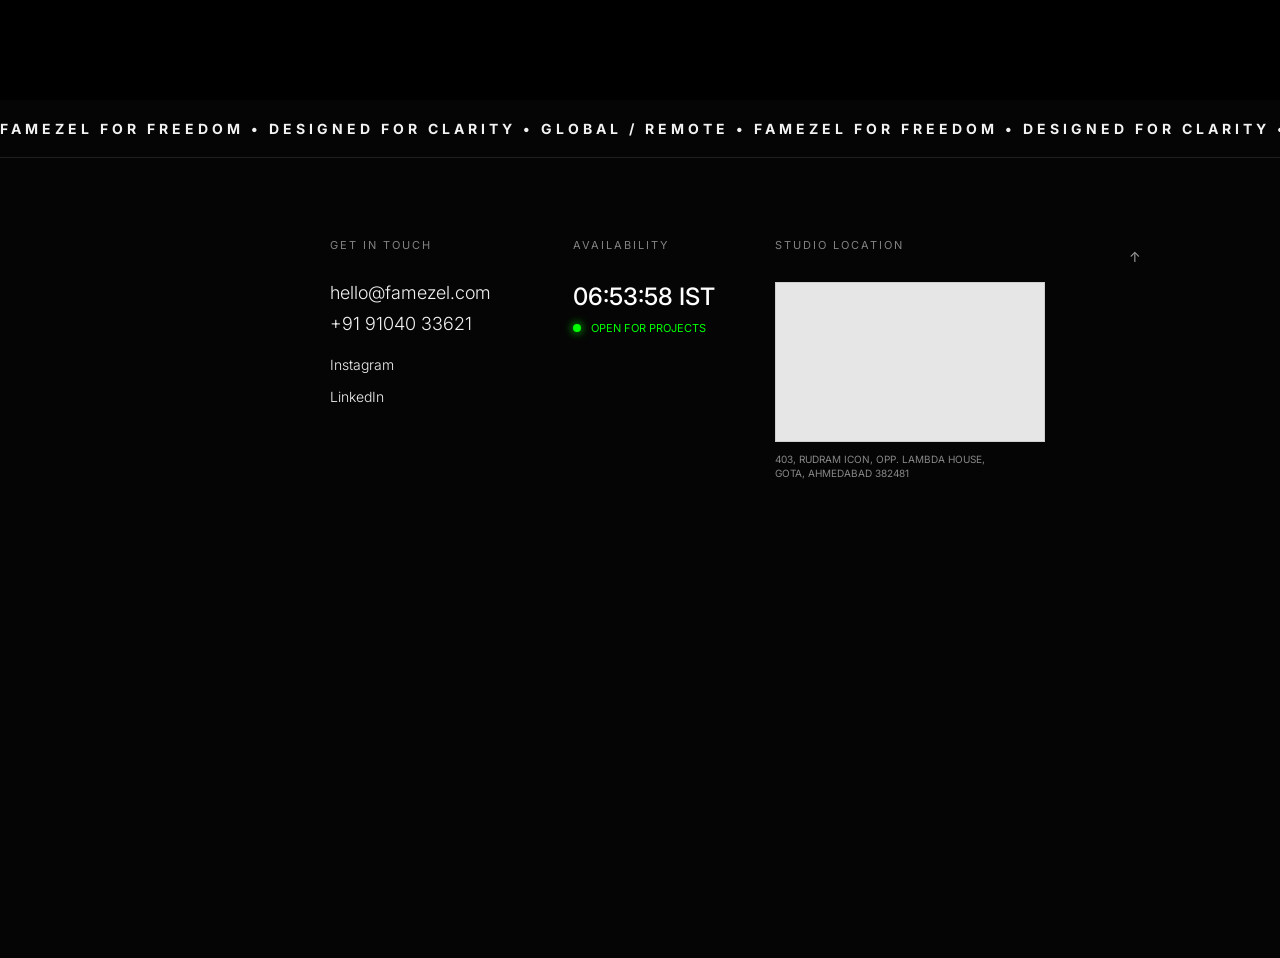
==== commit a8851b0d: "Update index.html" ====
--- a/index.html
+++ b/index.html
@@ -2112,11 +2112,11 @@
         <section class="scene-about">
             <div class="about-content">
                 <div class="chapter-marker">Awakening</div>
-                <h2 class="h-sub split-lines">Freedom is remembering<br>who you are.</h2>
+                <h2 class="h-sub split-lines">Freedom is remembering<br>who you are!</h2>
                 <p class="p-lead fade-up" style="margin: 0; text-align: left;">
                     Before trends. Before algorithms. Before the pressure to perform.<br><br>
-                    Freedom is not rebellion. Freedom is clarity.<br>
-                    Famezel exists to help brands return to their essence — and express it with precision, strategy, and
+                    Freedom is not rebellion. It is clarity.<br>
+                    Famezel exists to help brands build their essence — and express it with precision, strategy, and
                     purpose.
                 </p>
             </div>
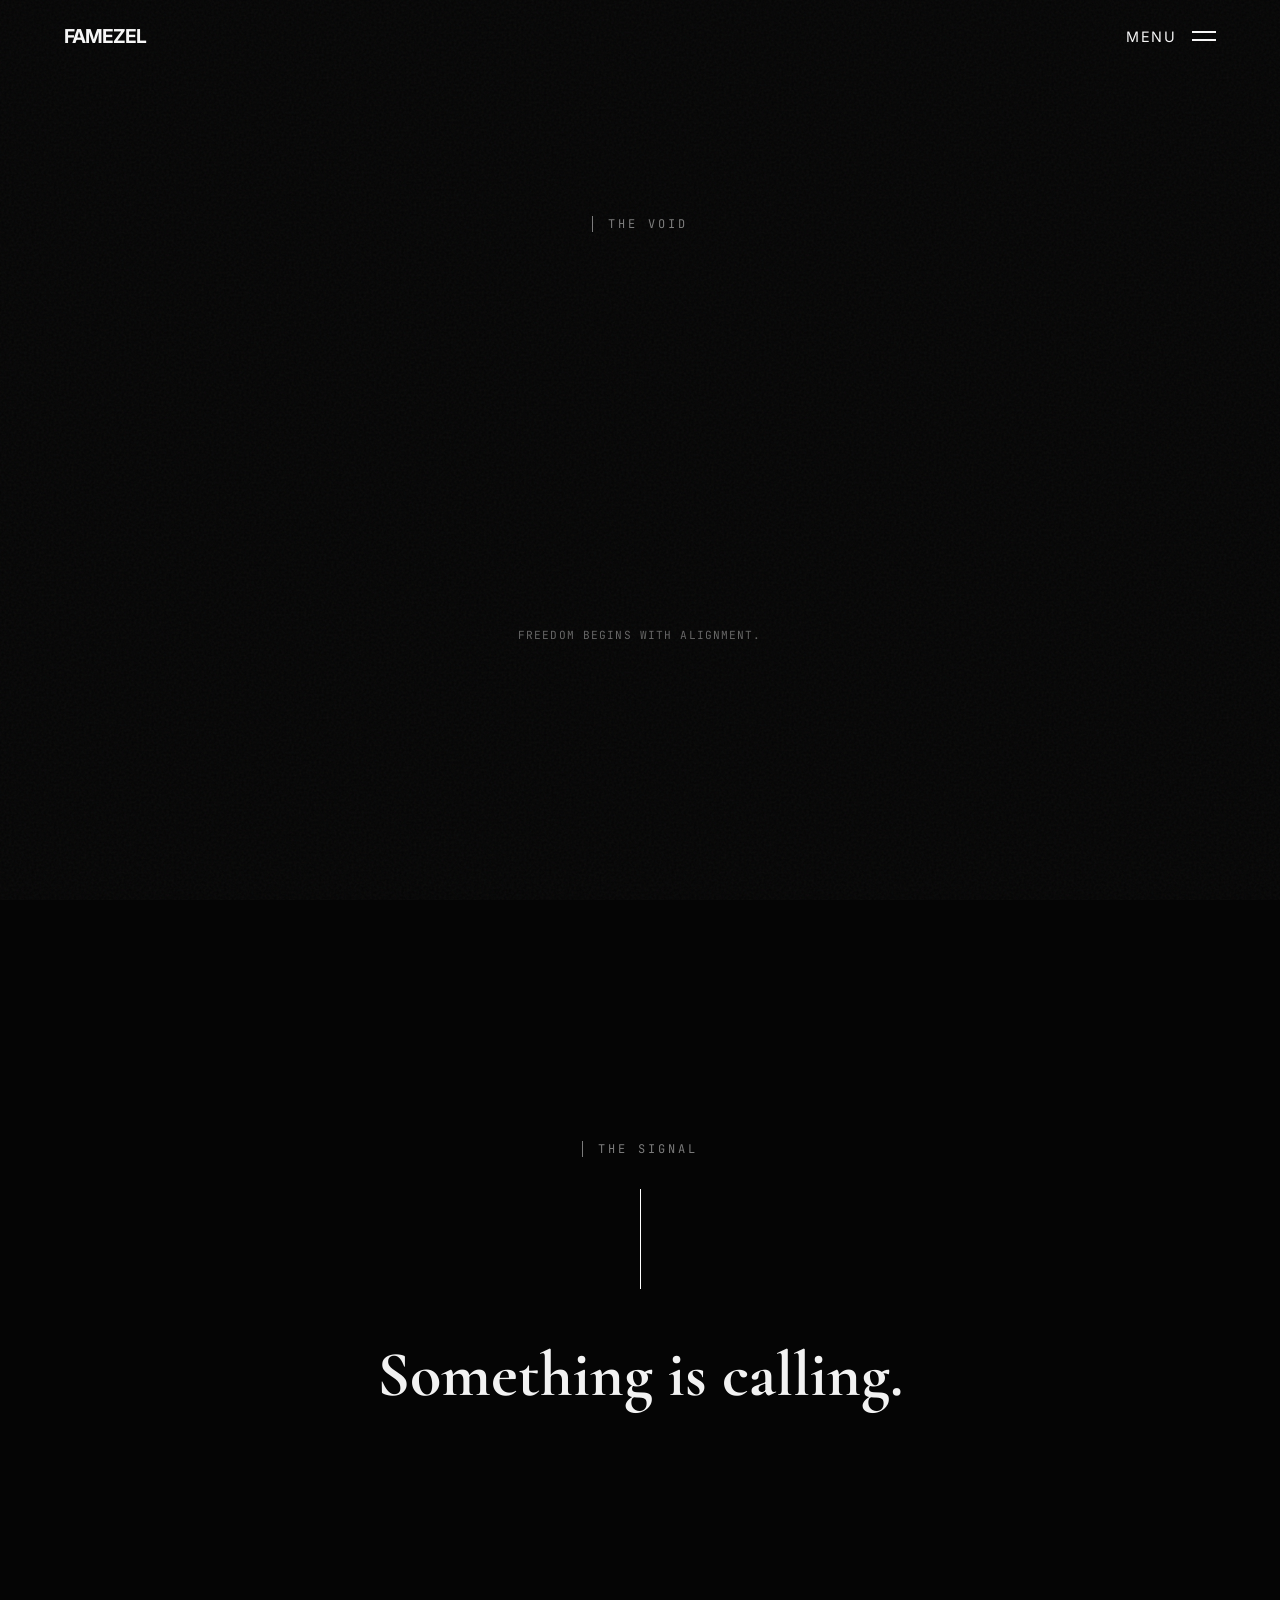
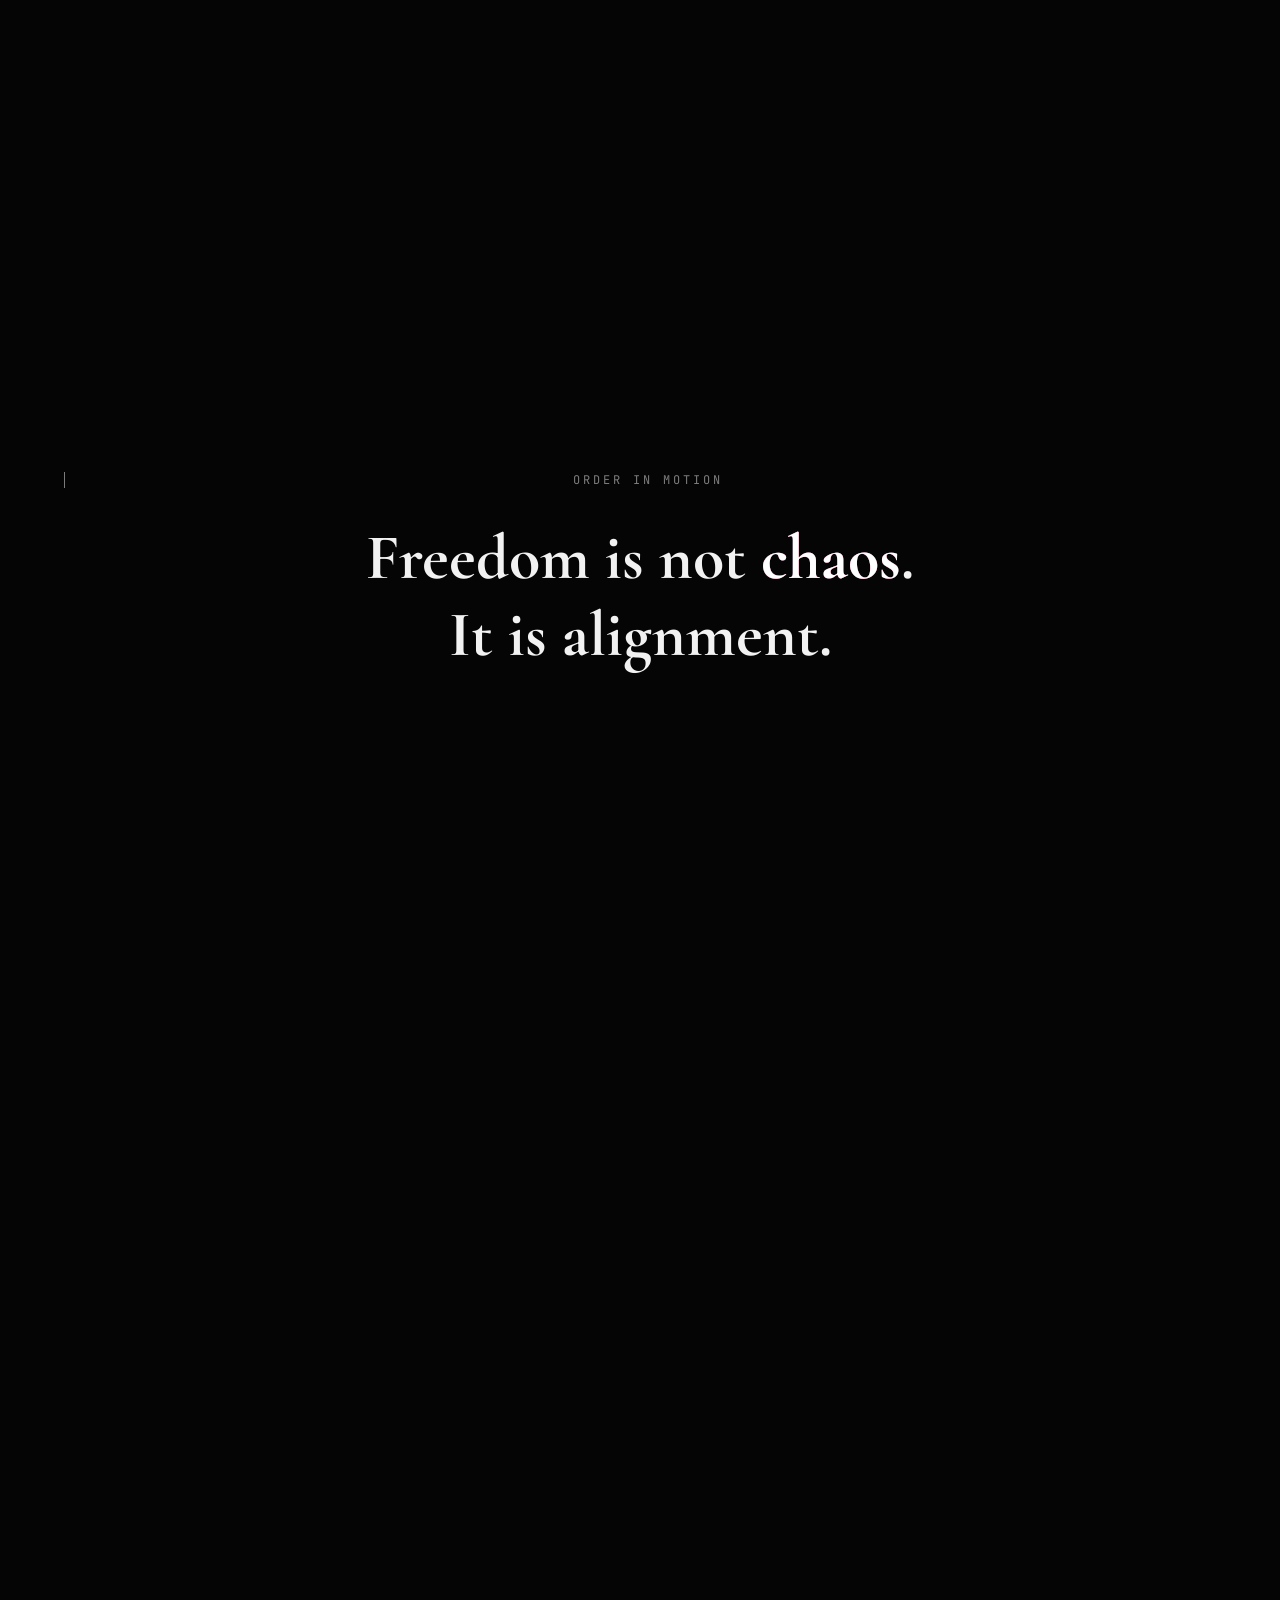
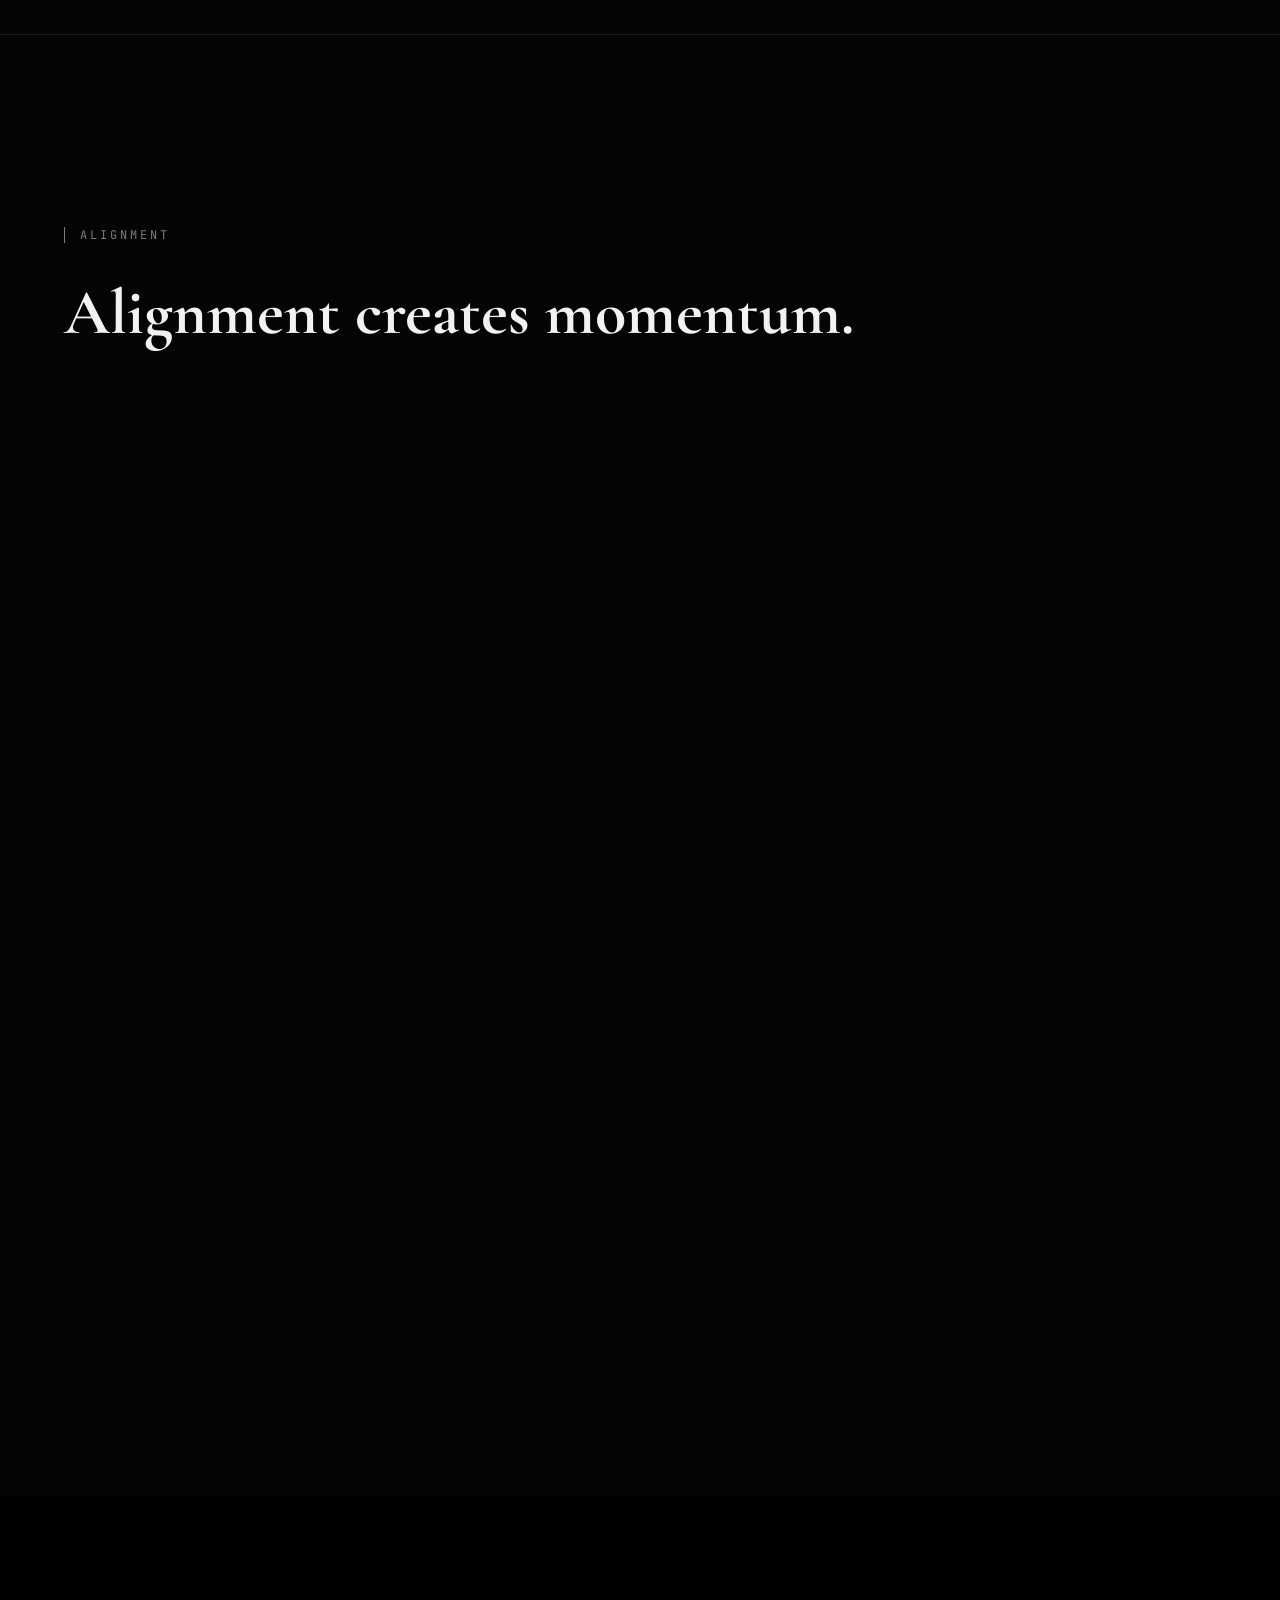
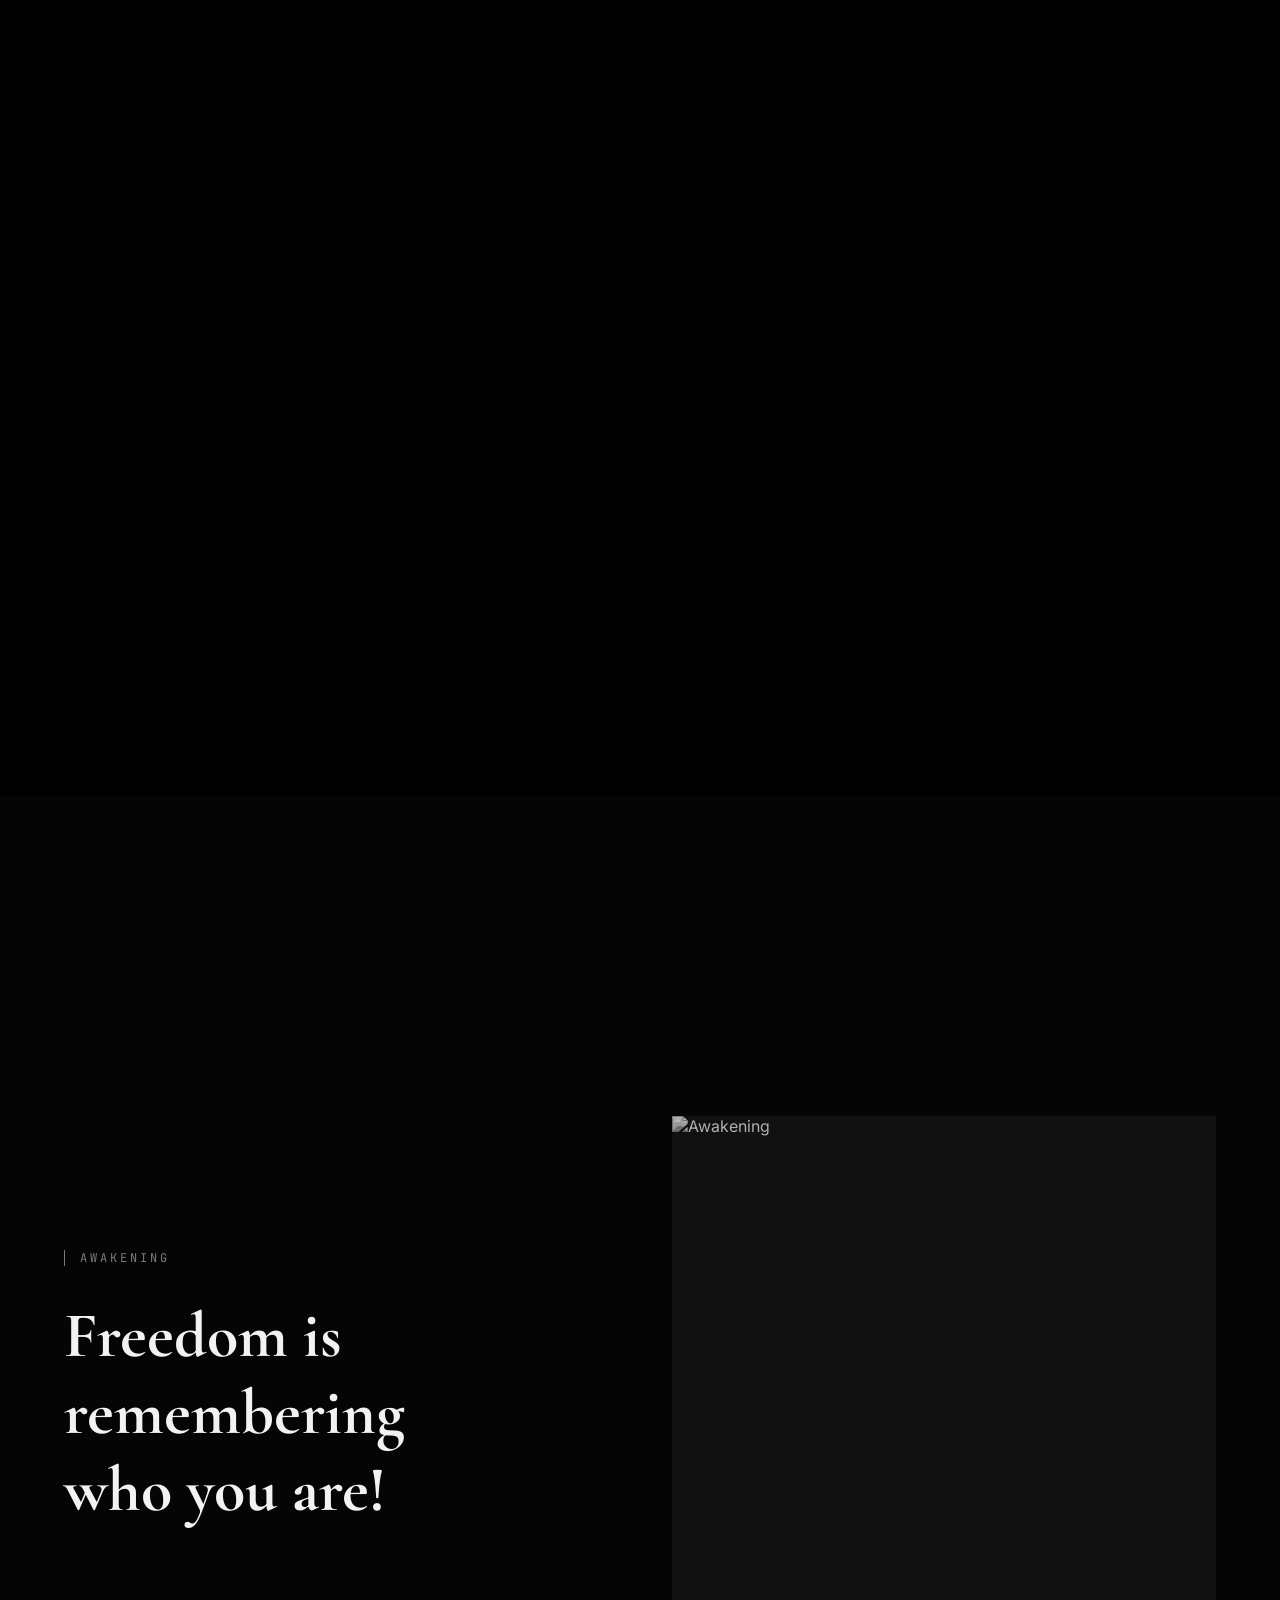
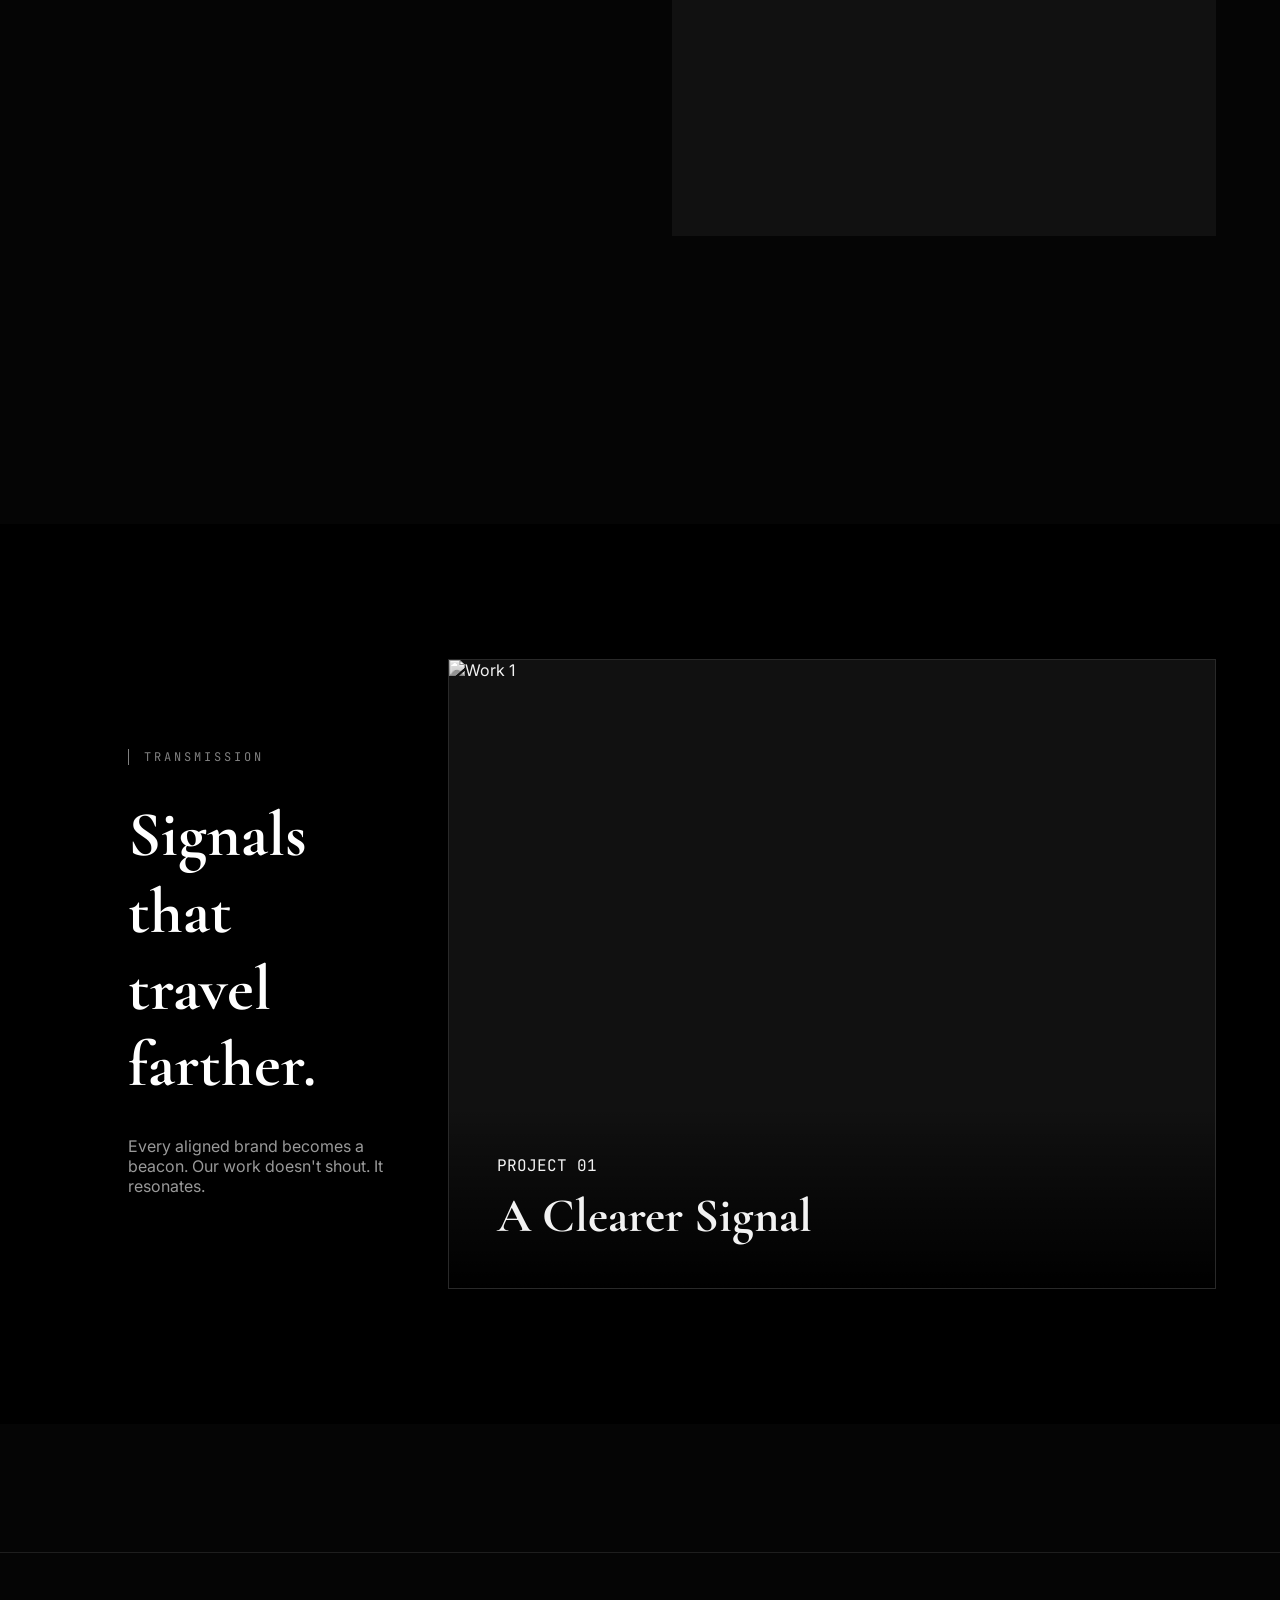
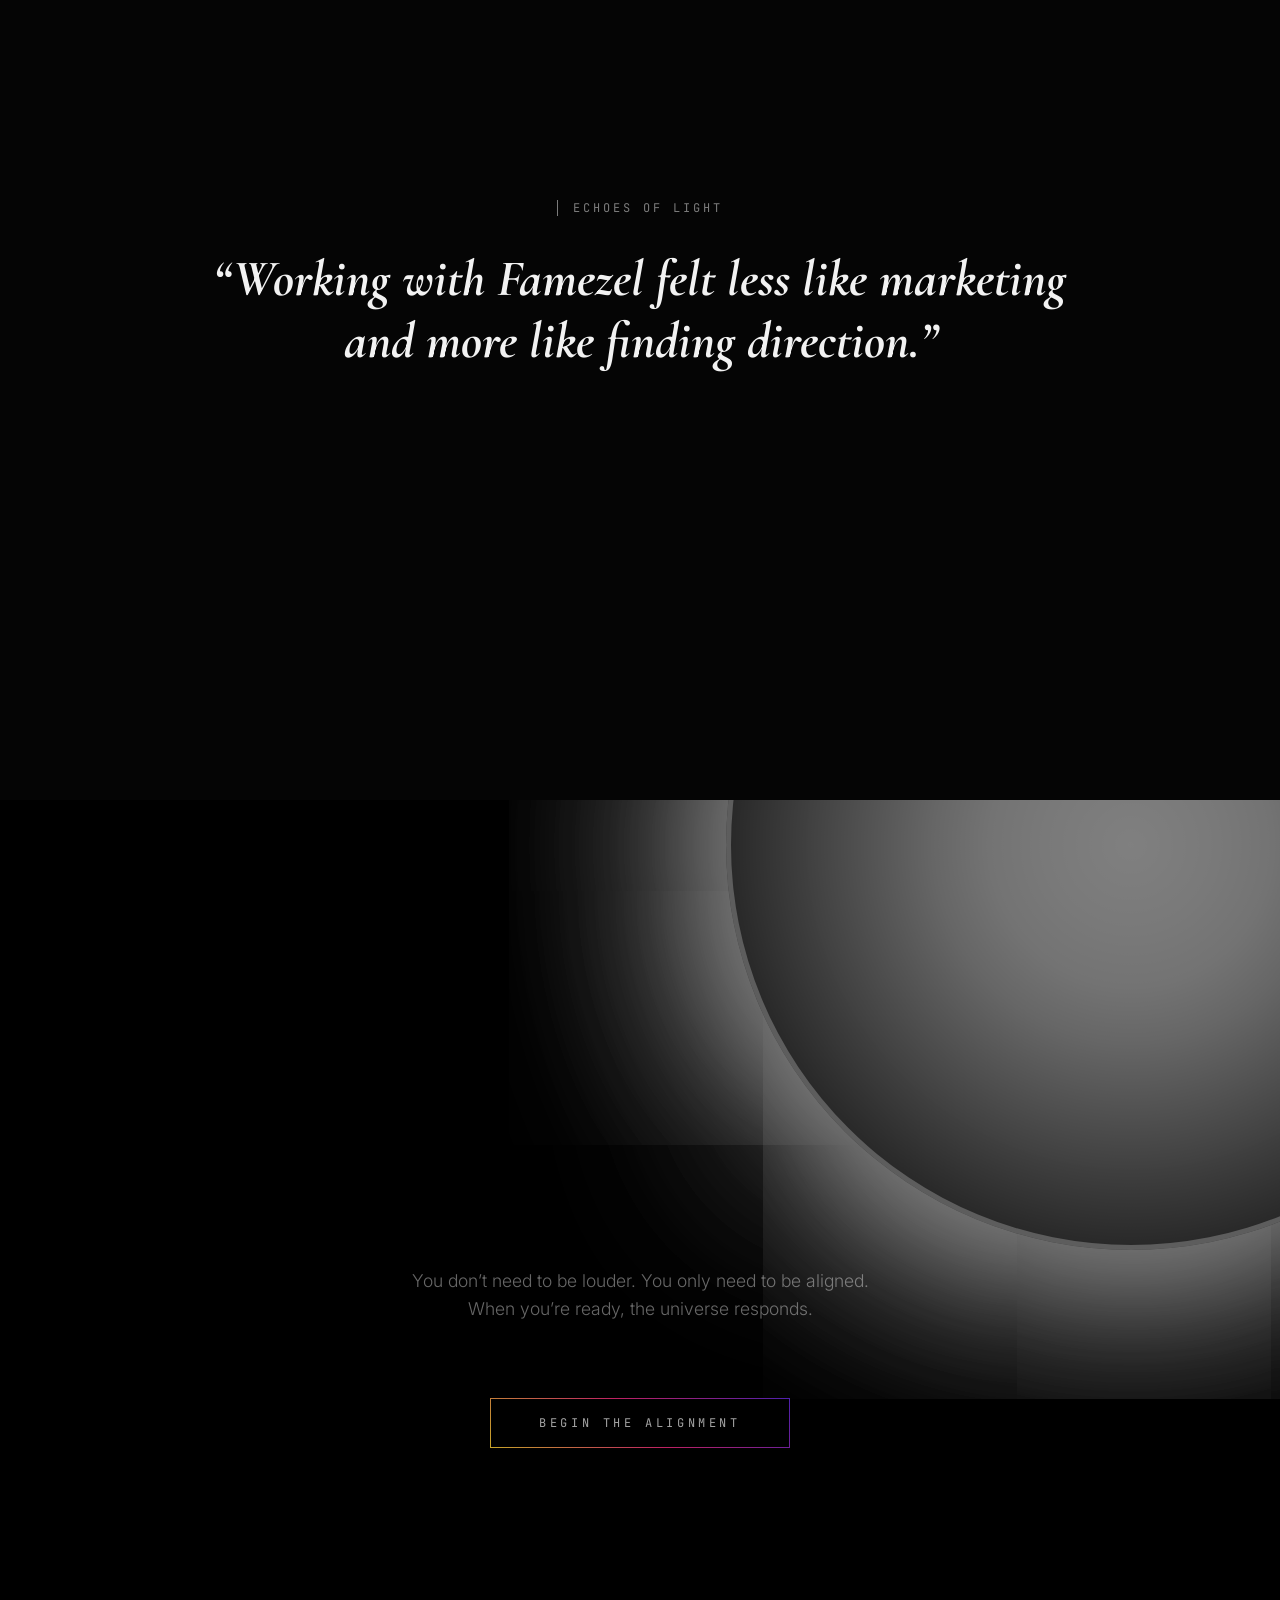
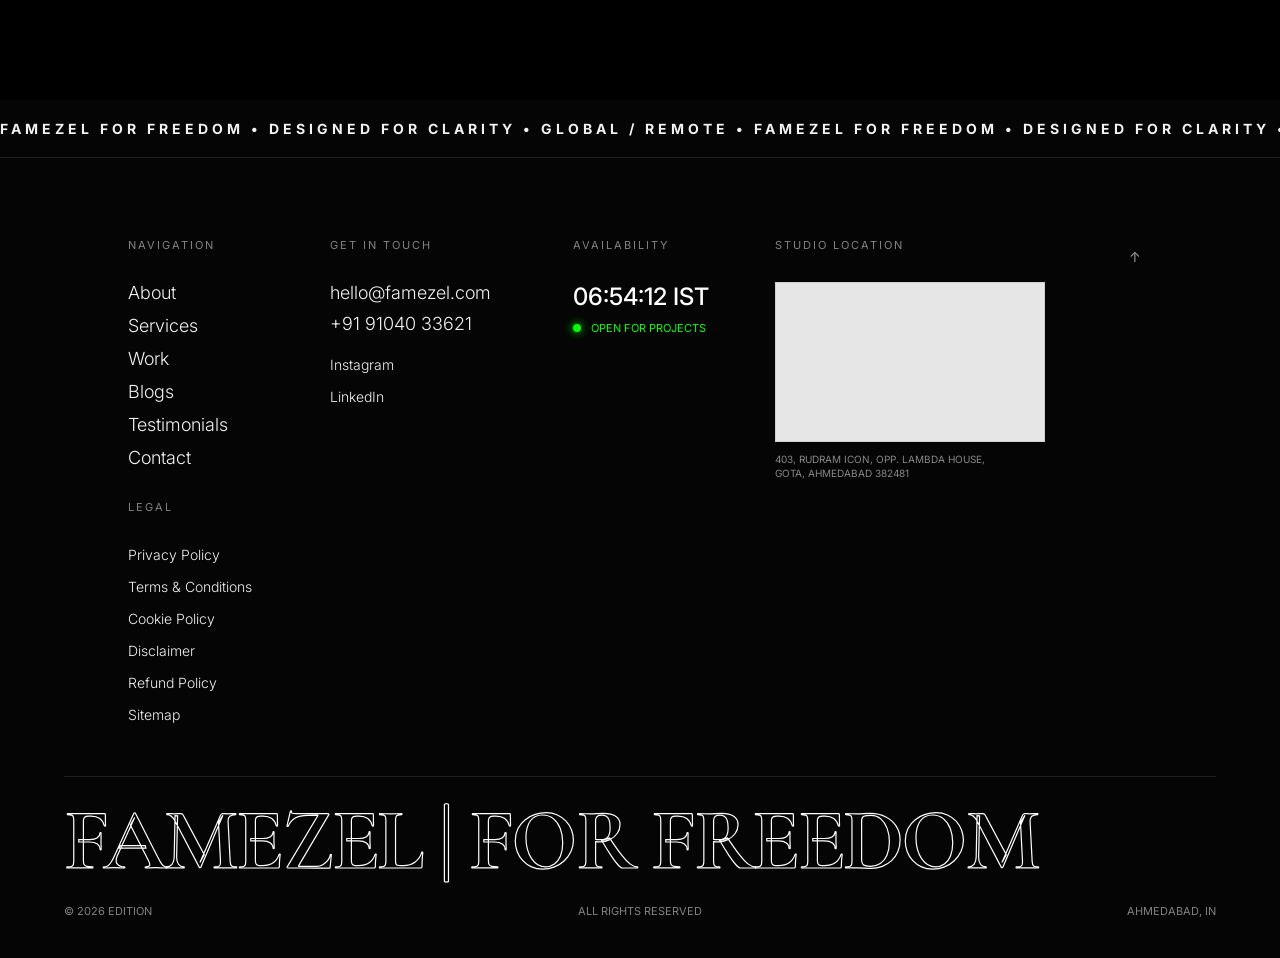
==== commit 81fb0d21: "Update index.html" ====
--- a/index.html
+++ b/index.html
@@ -2190,7 +2190,7 @@
                 You don’t need to be louder. You only need to be aligned.<br>
                 When you’re ready, the universe responds.
             </p>
-            <a href="Contact.html" class="final-btn">Begin the Alignment</a>
+            <a href="contact.html" class="final-btn">Begin the Alignment</a>
         </section>
 
     </main>
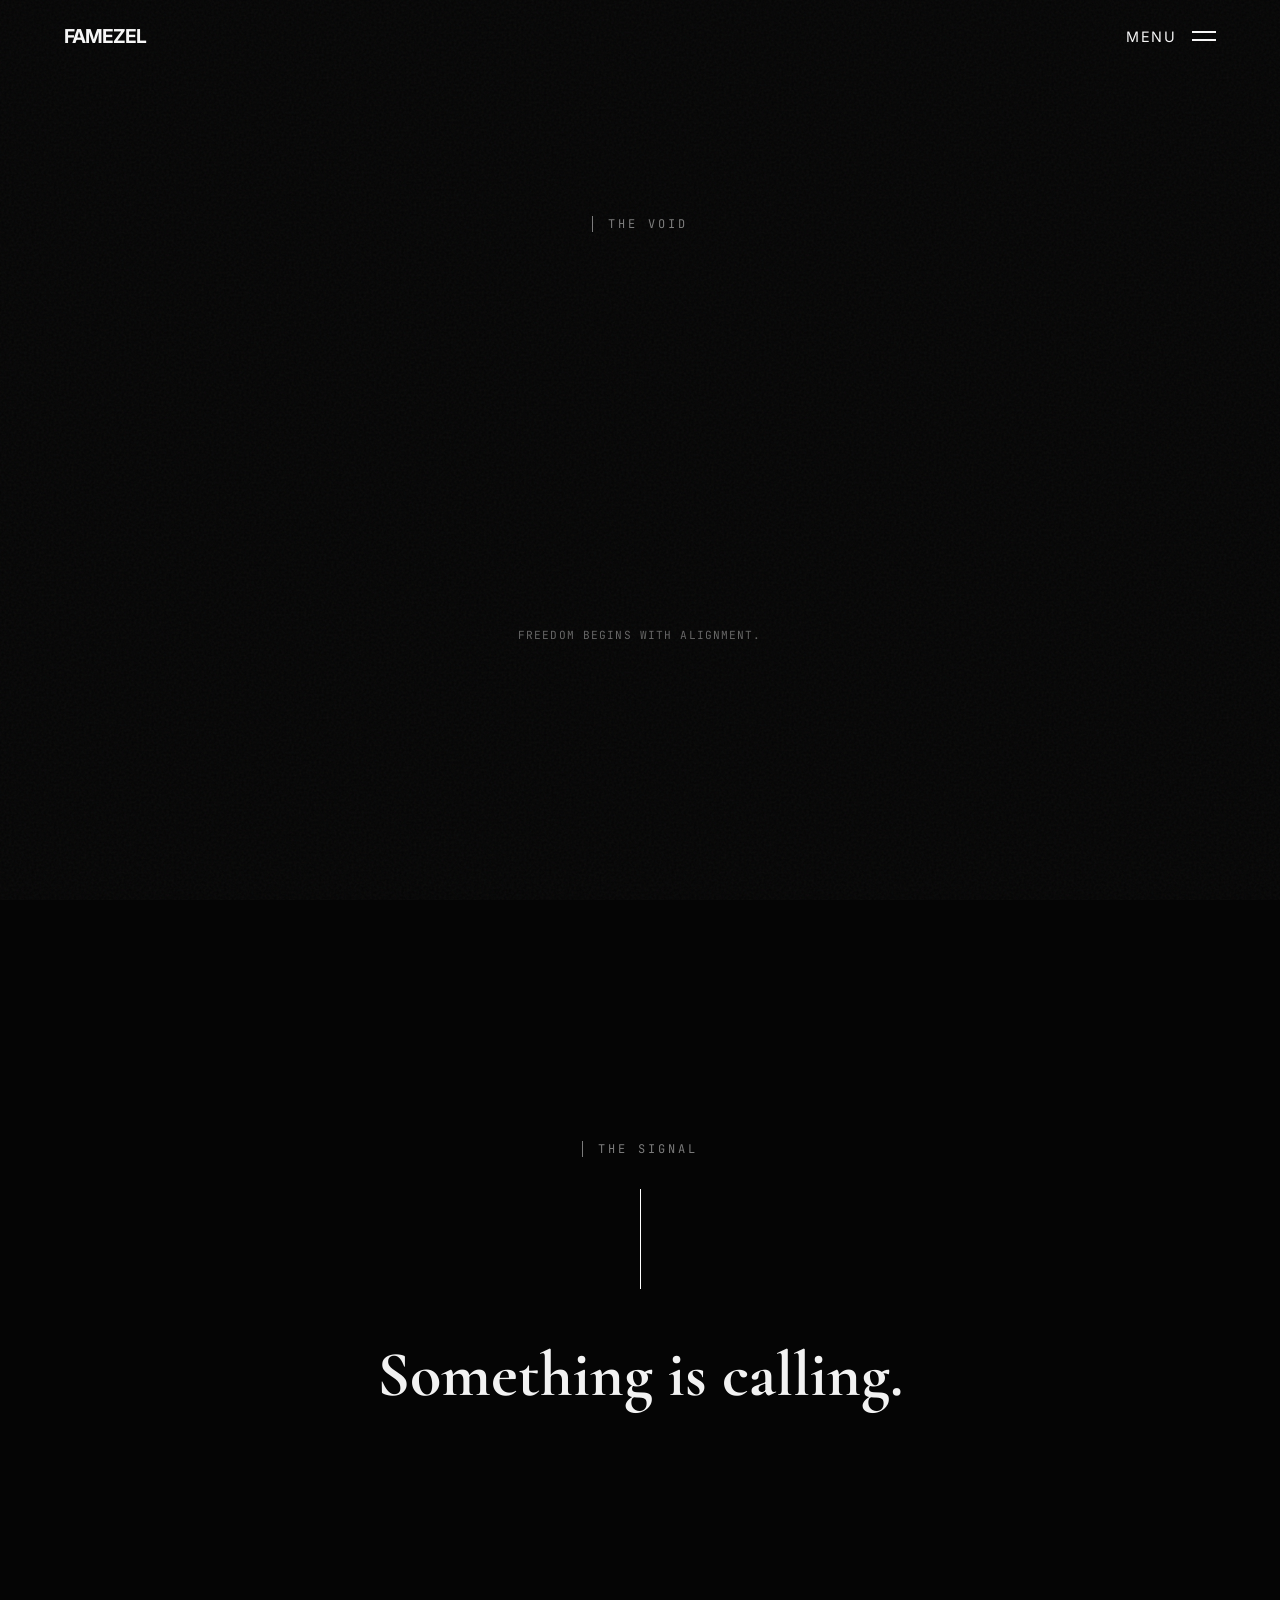
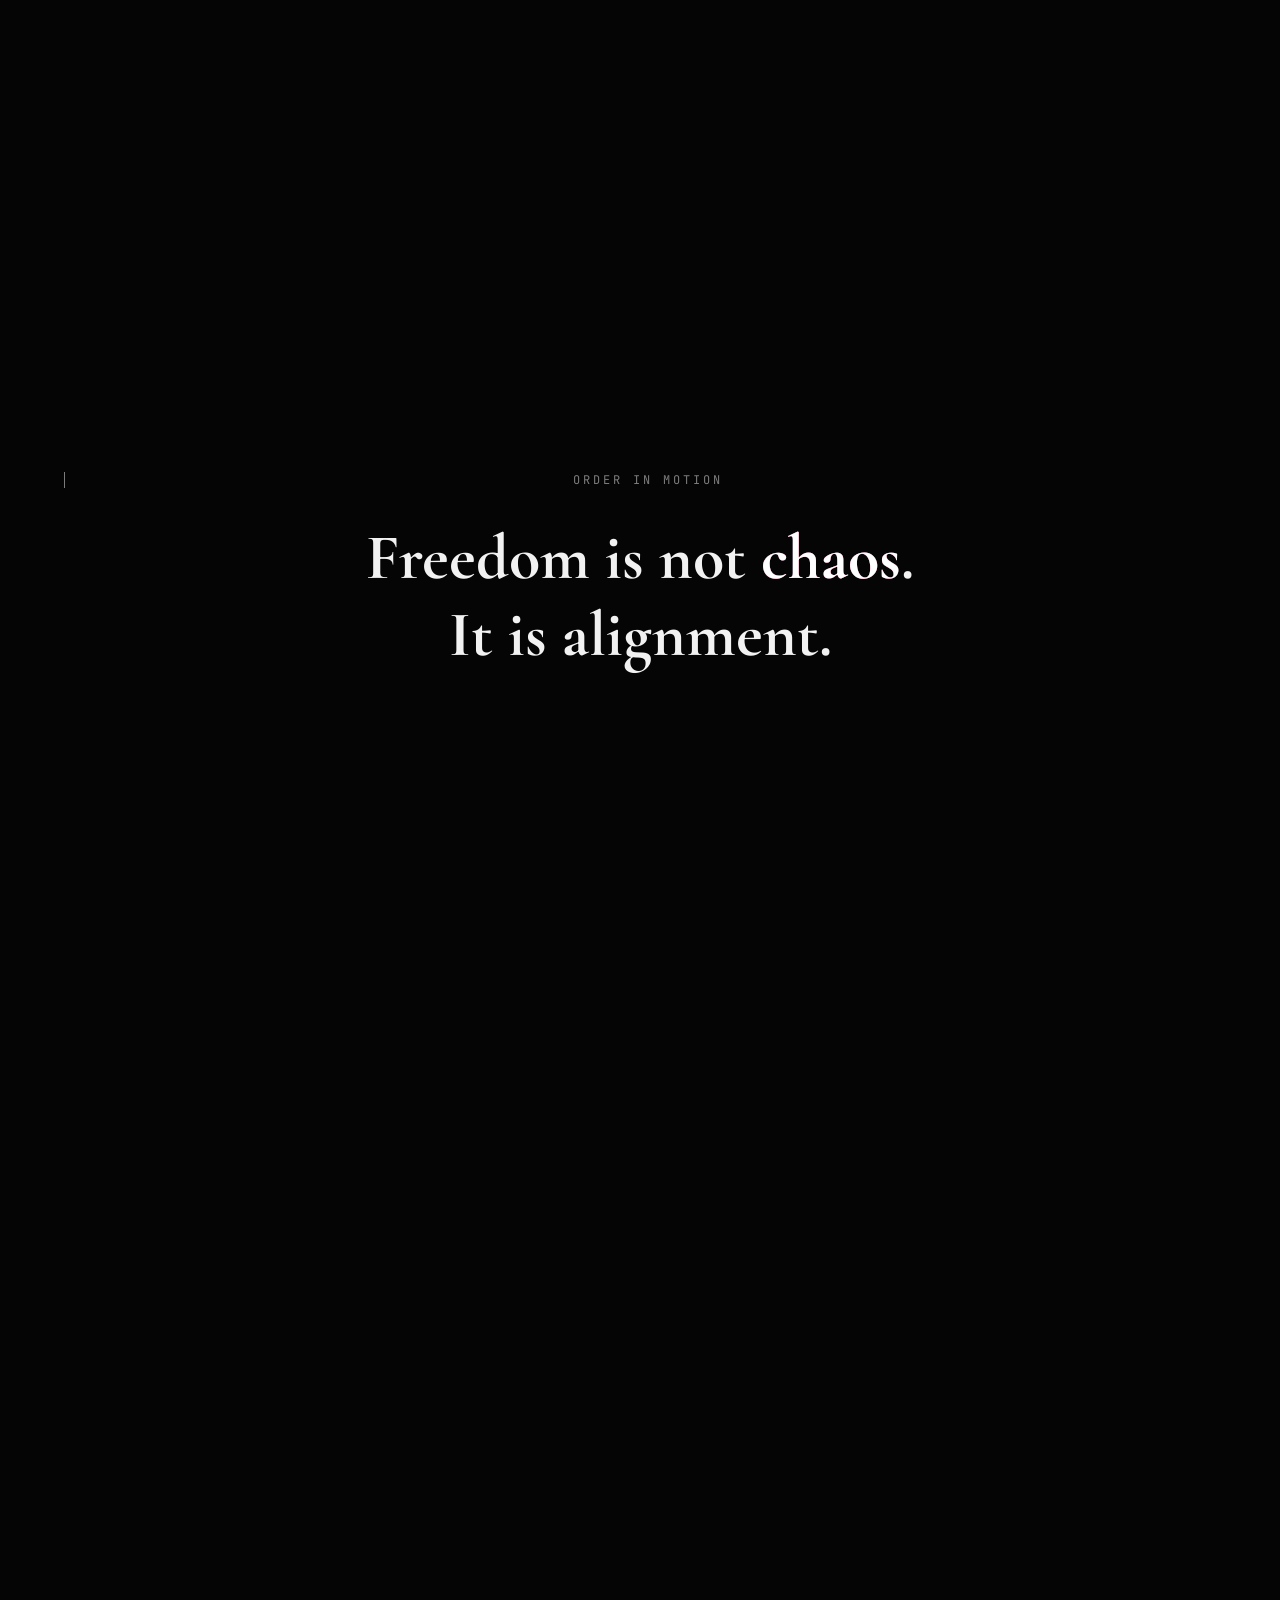
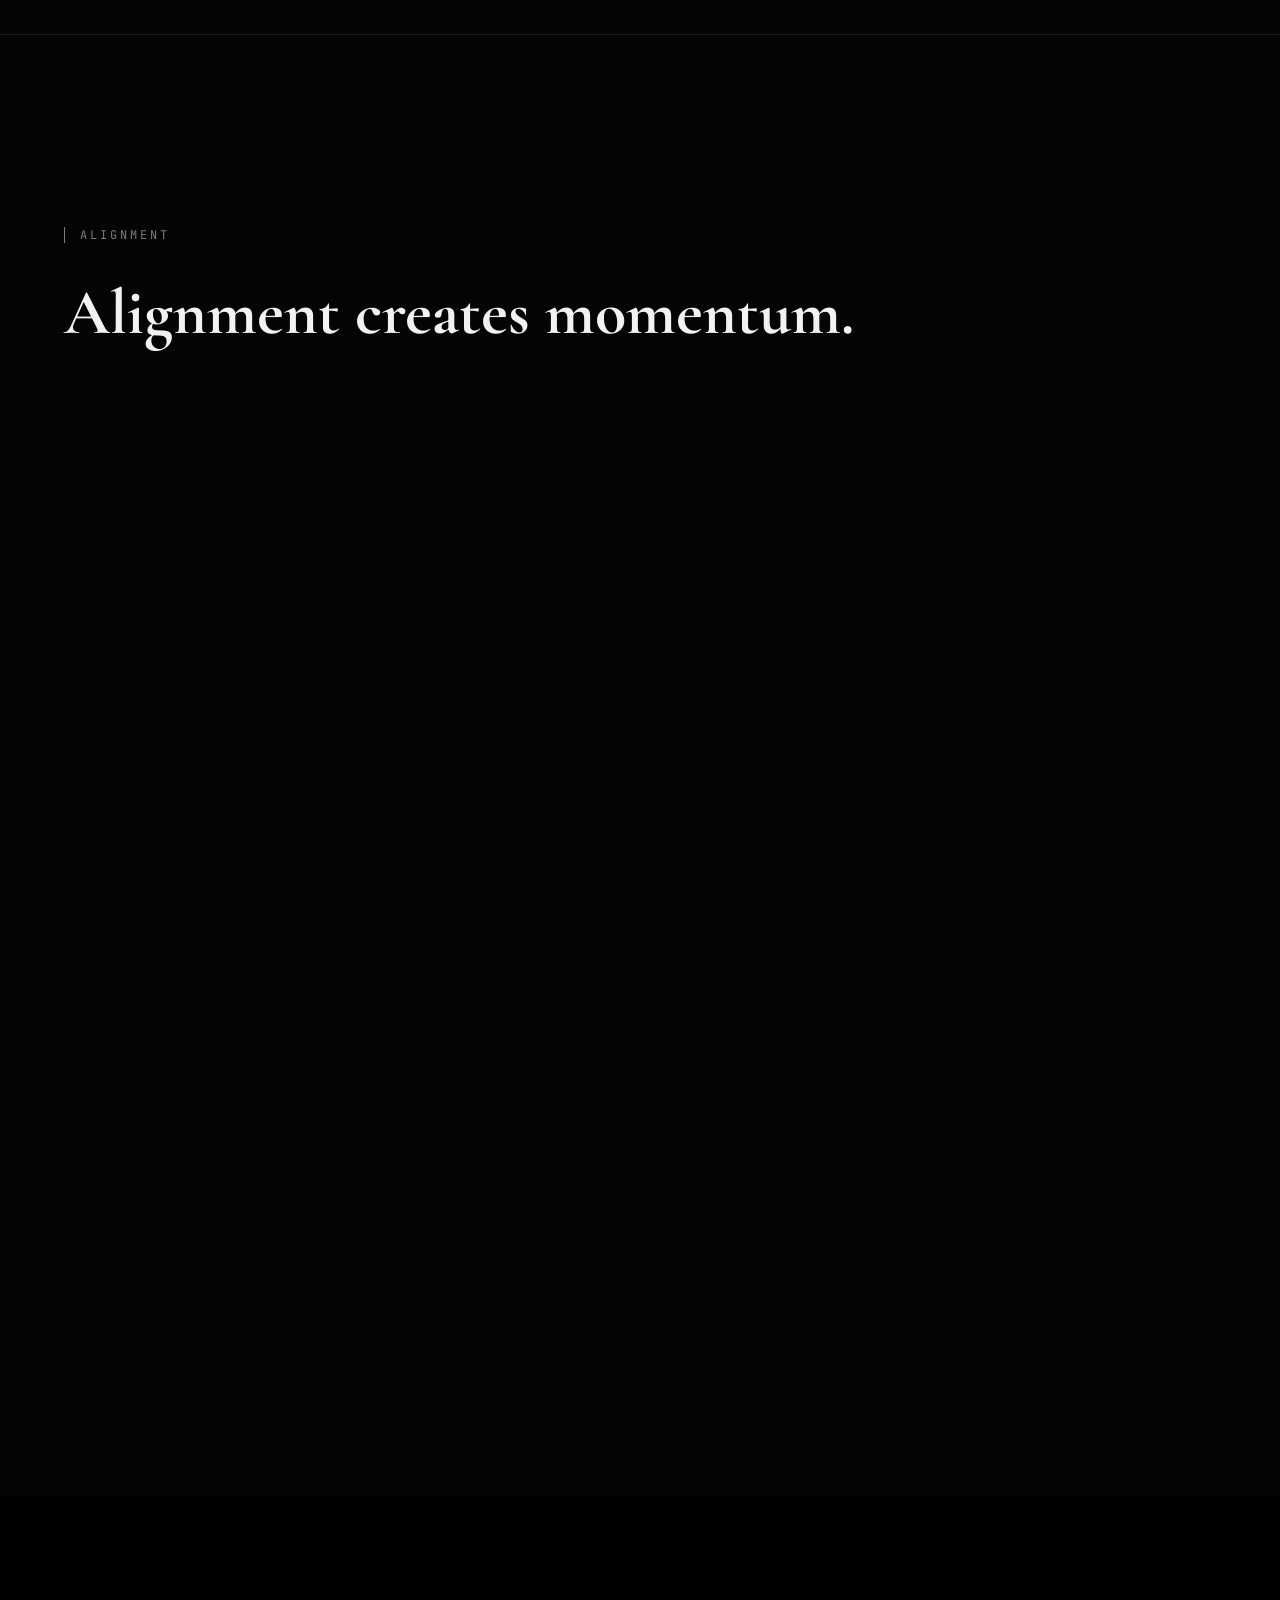
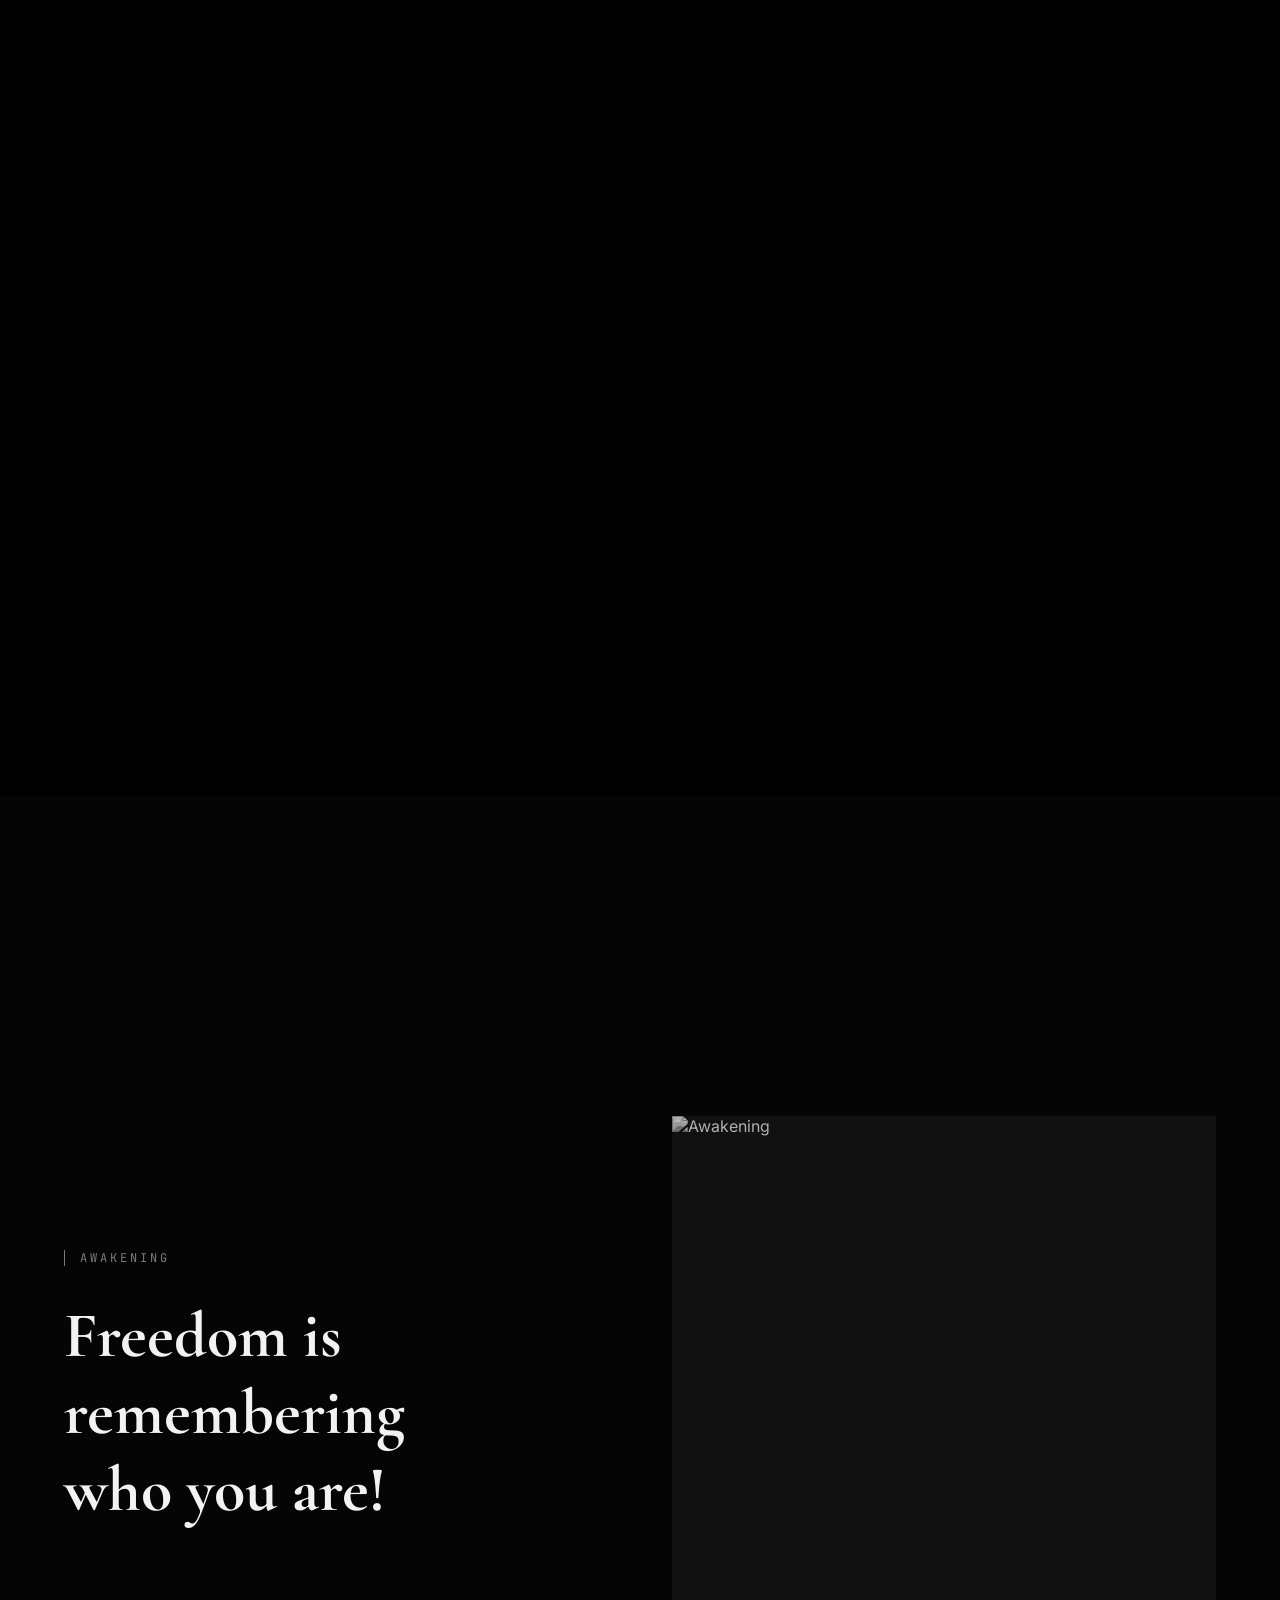
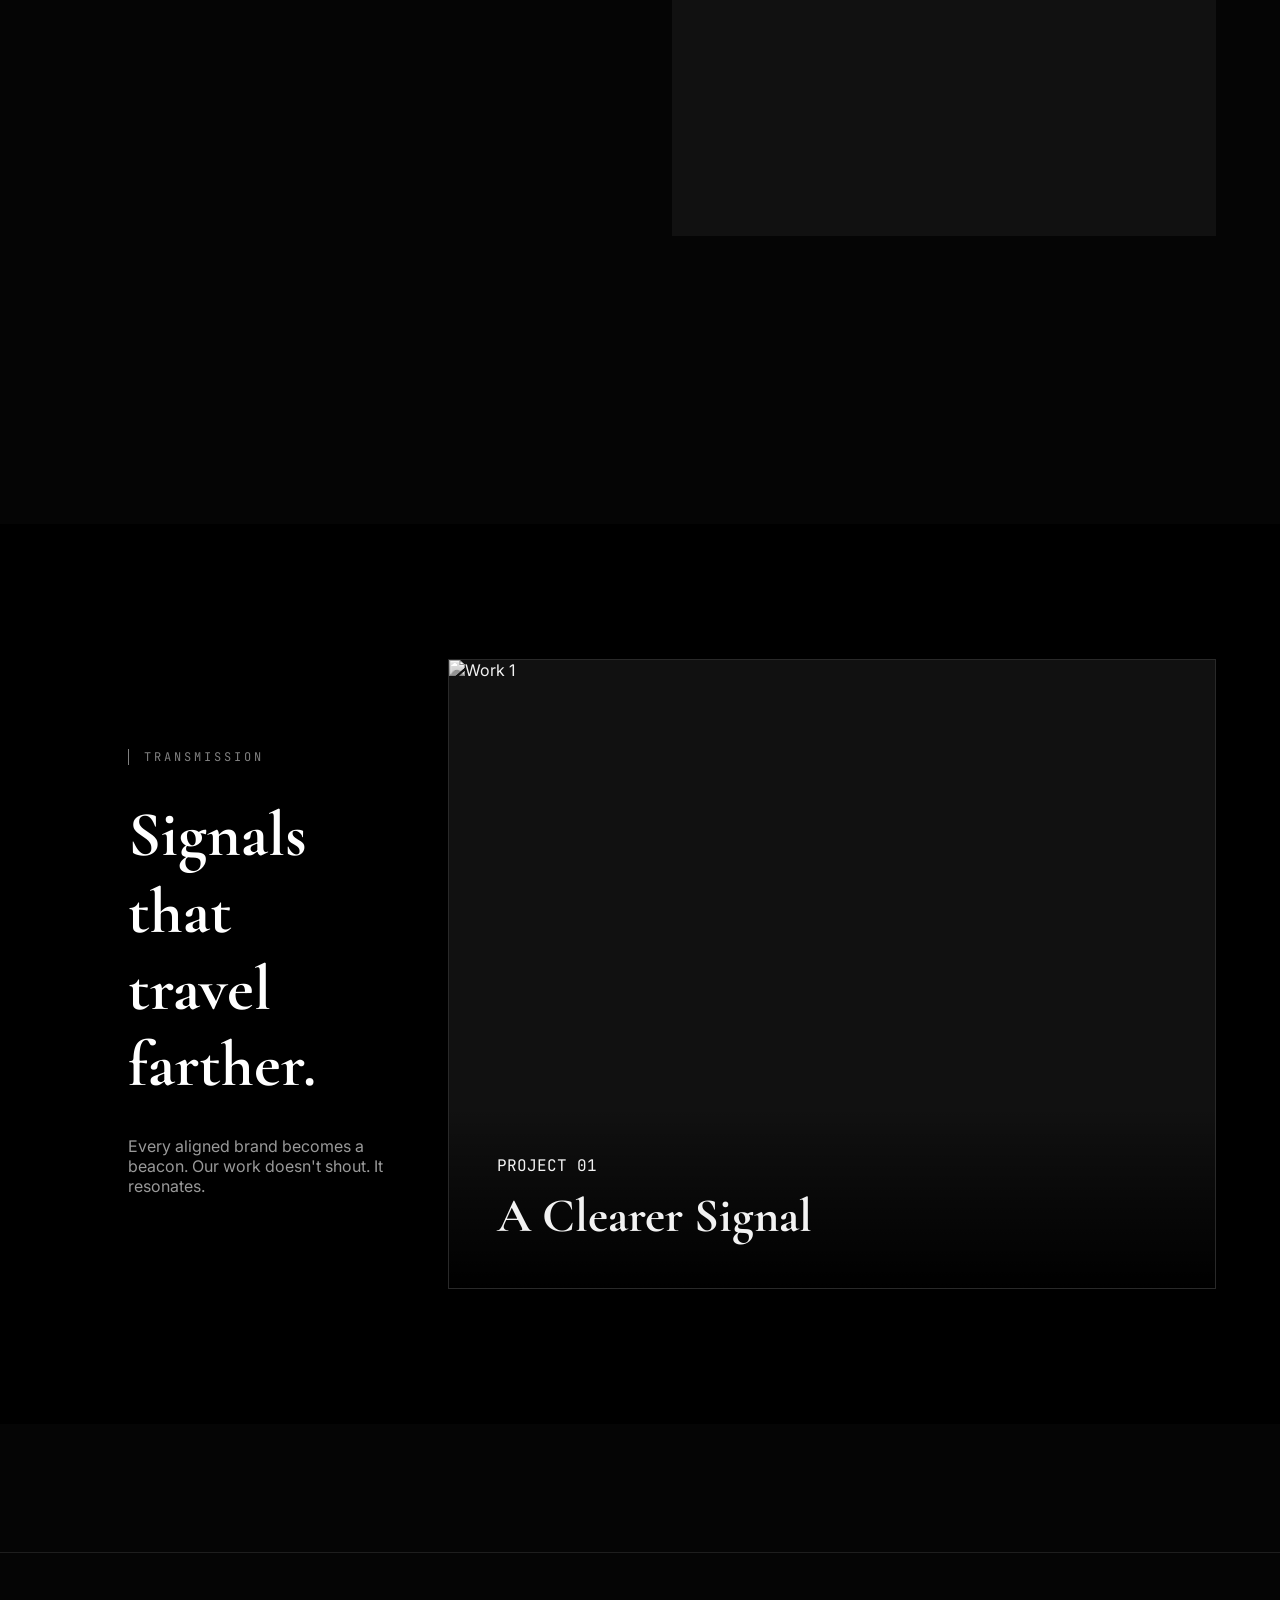
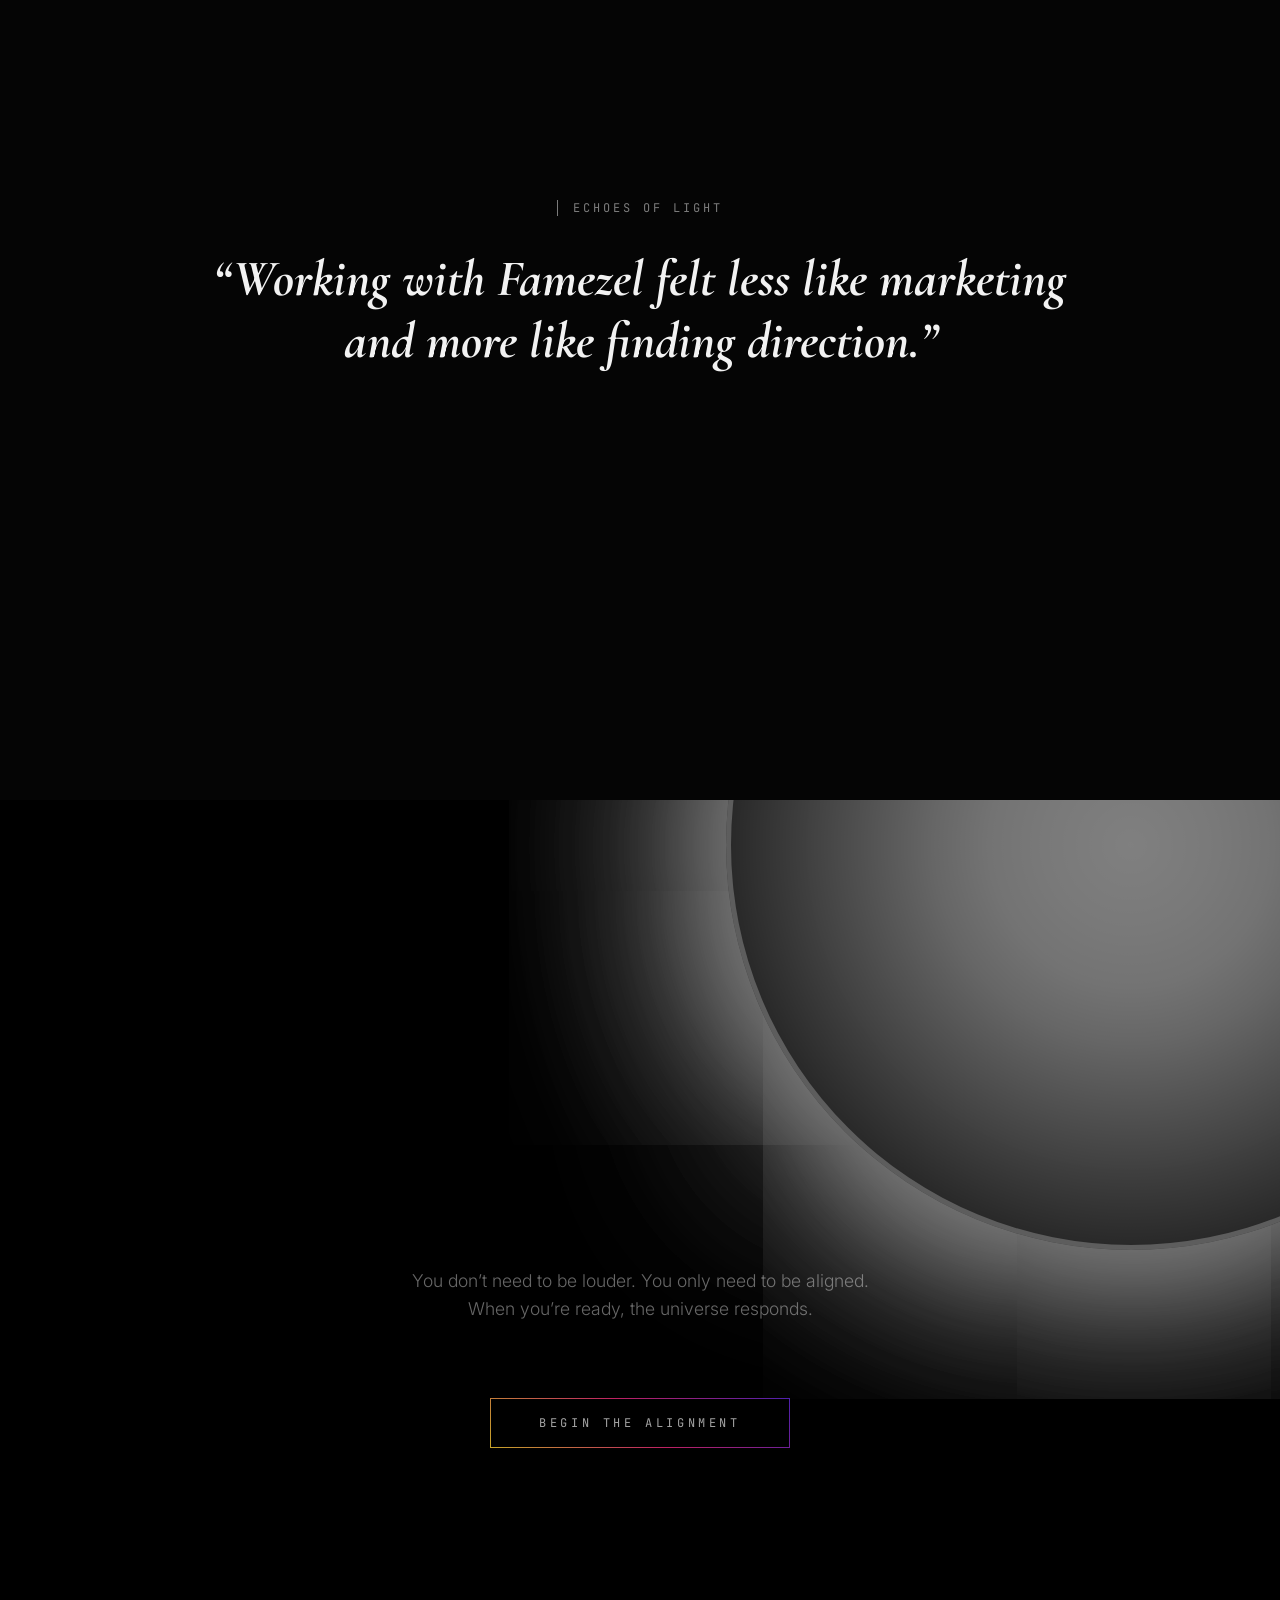
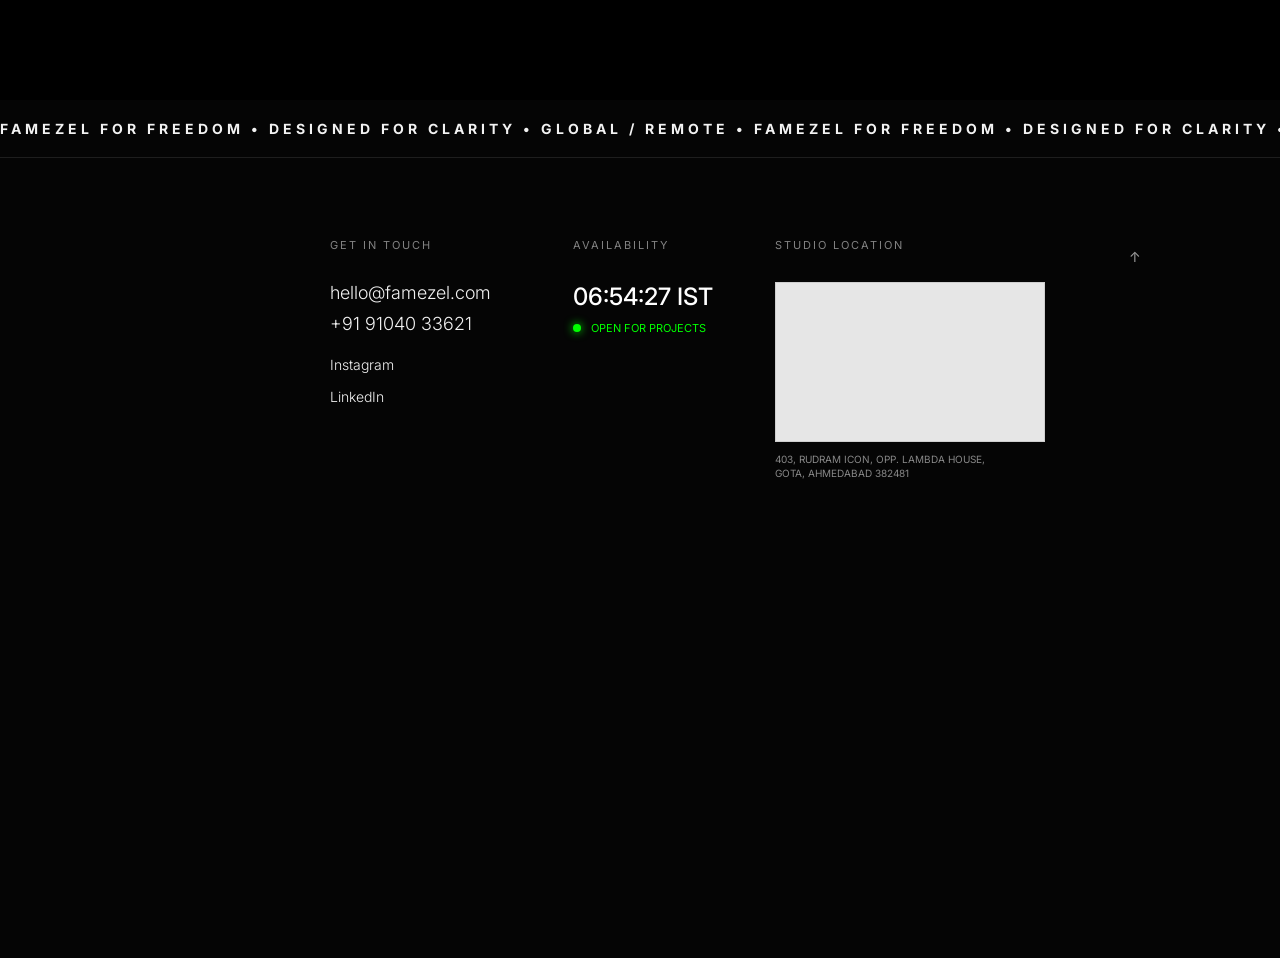
==== commit e62bb655: "Update index.html" ====
--- a/index.html
+++ b/index.html
@@ -3088,9 +3088,6 @@
             }
         }
     </script>
-
-
-
 </body>
 
 </html>
